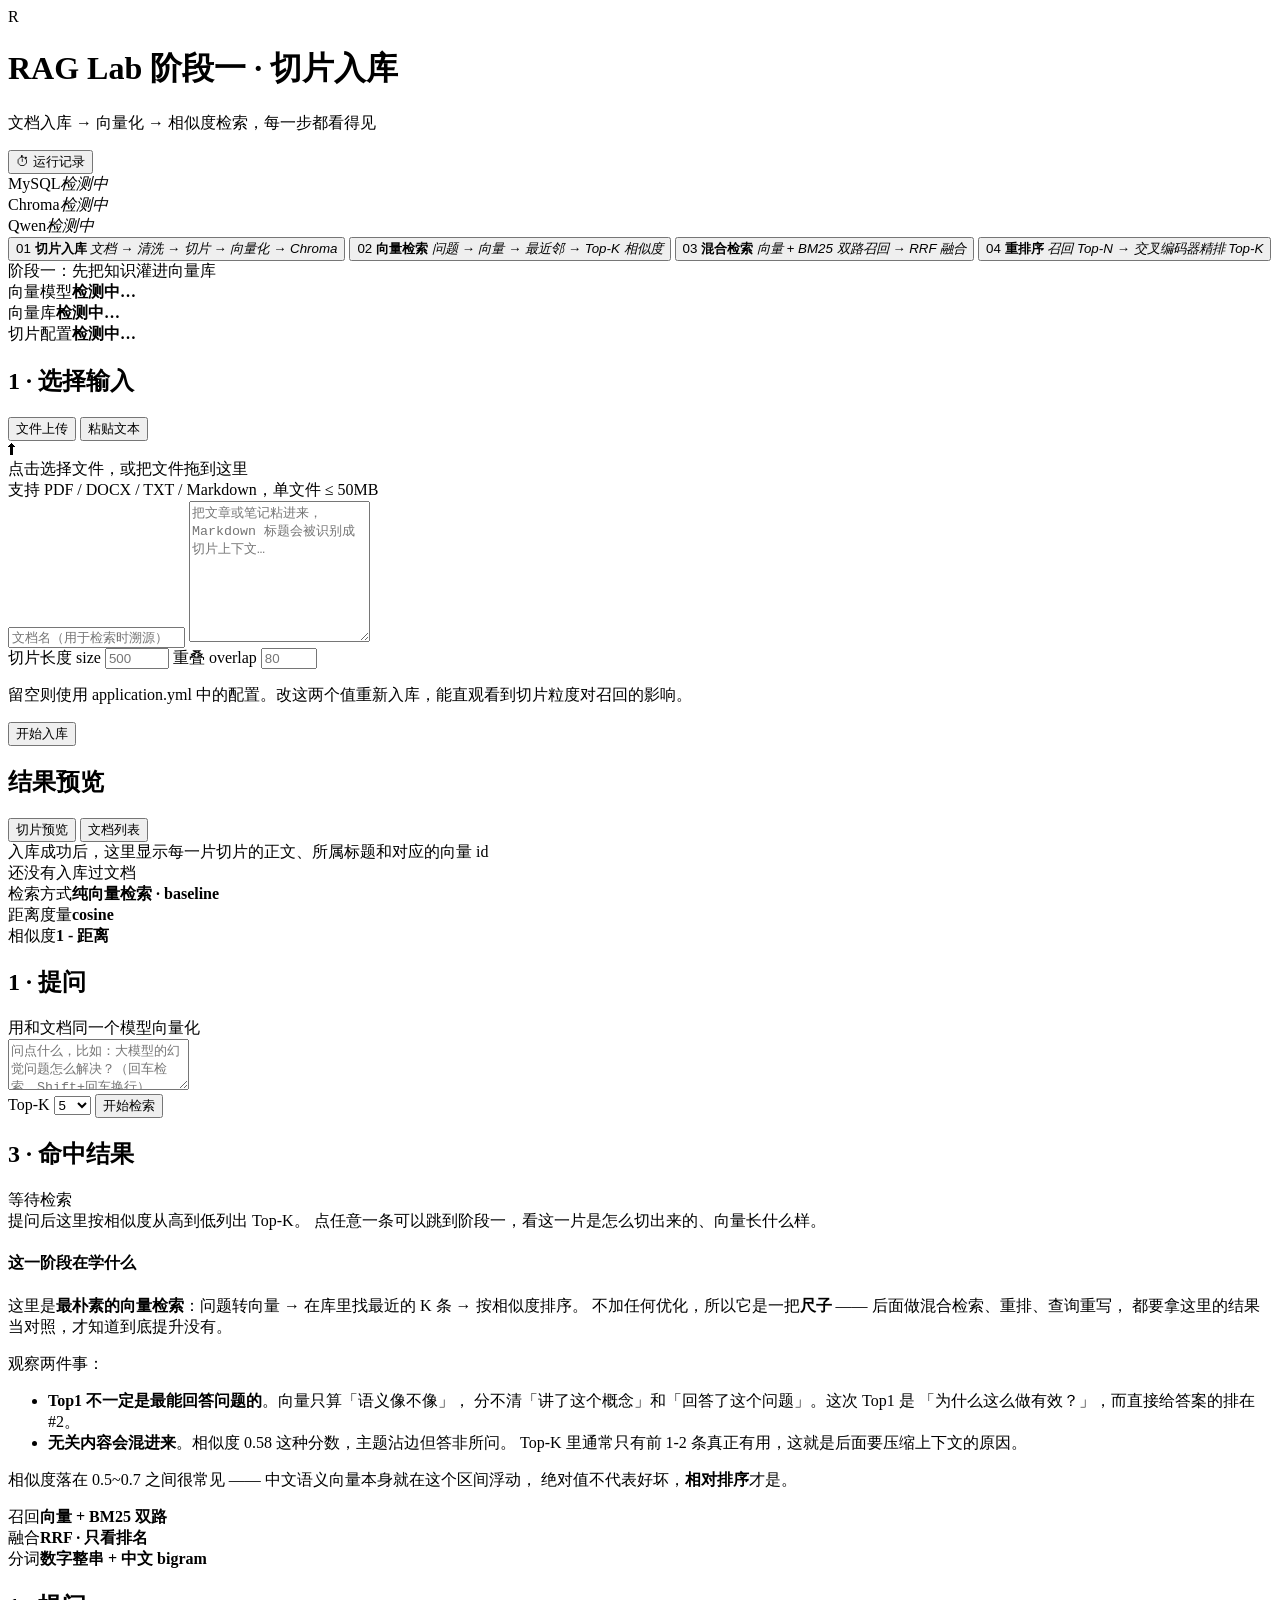
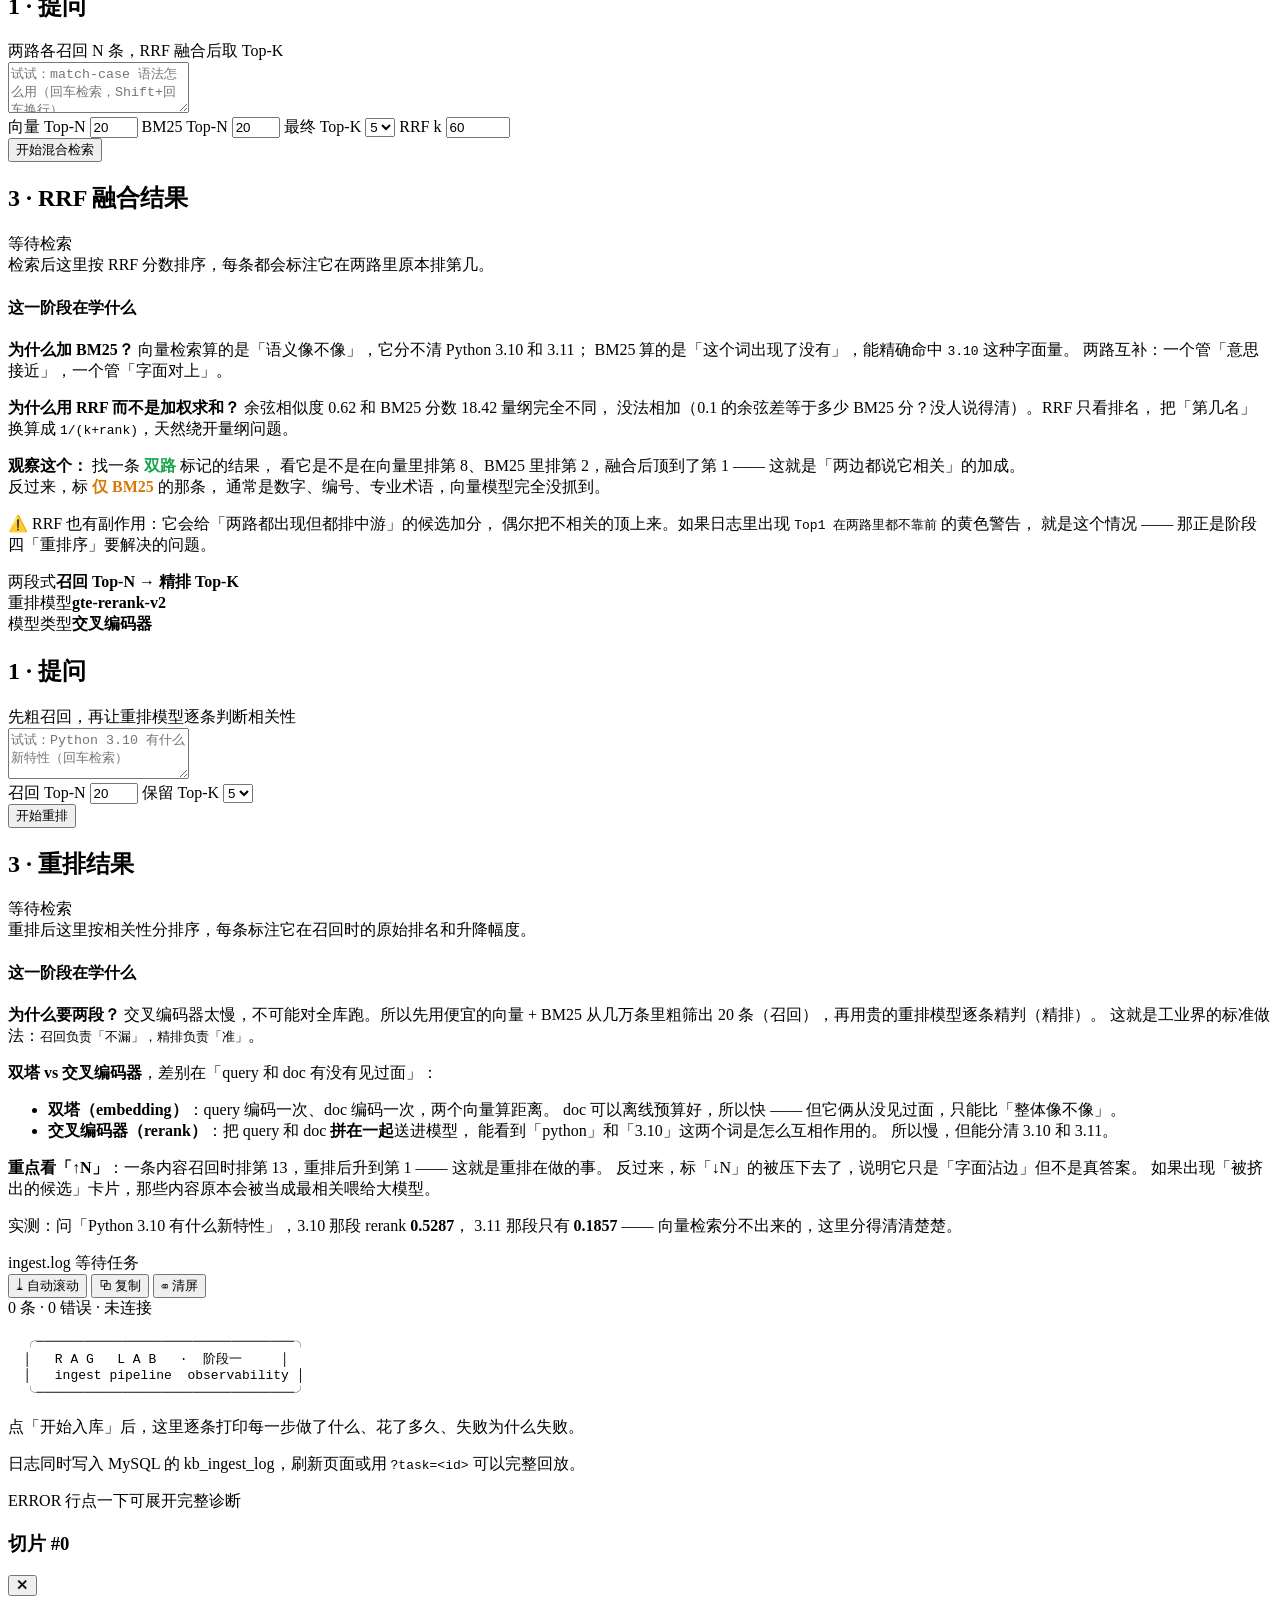
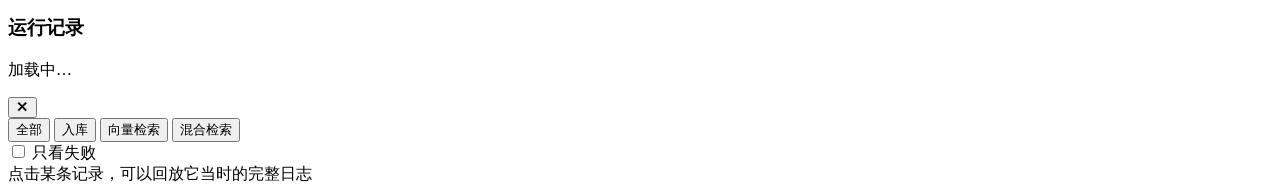
==== src/main/resources/static/index.html @ 75bbc503 "阶段四：重排序 Rerank（两段式检索） 新增（7 个文件，全部在 retrieval/ 下）： - RerankClient       DashScope gte-rerank-v2（原生接口，" ====
<!DOCTYPE html>
<html lang="zh-CN">
<head>
    <meta charset="UTF-8">
    <meta name="viewport" content="width=device-width, initial-scale=1.0">
    <title>RAG Lab · 阶段一 文档切片入库</title>
    <link rel="stylesheet" href="/style.css">
</head>
<body>
<div class="app">
    <header class="topbar">
        <div class="brand">
            <div class="logo">R</div>
            <div class="brand-text">
                <h1>RAG Lab <span class="phase" id="phaseBadge">阶段一 · 切片入库</span></h1>
                <p>文档入库 → 向量化 → 相似度检索，每一步都看得见</p>
            </div>
        </div>
        <div class="top-right">
            <button class="ghost-btn" id="btnRuns" title="查看历史运行记录（入库 / 检索）">
                <span class="gb-icon">⏱</span>
                <span>运行记录</span>
            </button>
            <div class="health" id="health">
                <div class="pill" data-key="mysql"><i></i><span>MySQL</span><em>检测中</em></div>
                <div class="pill" data-key="chroma"><i></i><span>Chroma</span><em>检测中</em></div>
                <div class="pill" data-key="qwen"><i></i><span>Qwen</span><em>检测中</em></div>
            </div>
        </div>
    </header>

    <!-- ==================== 阶段导航 ==================== -->
    <nav class="stage-nav">
        <button class="stage-tab active" data-stage="1">
            <span class="st-num">01</span>
            <span class="st-text">
                <b>切片入库</b>
                <i>文档 → 清洗 → 切片 → 向量化 → Chroma</i>
            </span>
        </button>
        <button class="stage-tab" data-stage="2">
            <span class="st-num">02</span>
            <span class="st-text">
                <b>向量检索</b>
                <i>问题 → 向量 → 最近邻 → Top-K 相似度</i>
            </span>
        </button>
        <button class="stage-tab" data-stage="3">
            <span class="st-num">03</span>
            <span class="st-text">
                <b>混合检索</b>
                <i>向量 + BM25 双路召回 → RRF 融合</i>
            </span>
        </button>
        <button class="stage-tab" data-stage="4">
            <span class="st-num">04</span>
            <span class="st-text">
                <b>重排序</b>
                <i>召回 Top-N → 交叉编码器精排 Top-K</i>
            </span>
        </button>
        <div class="stage-tip" id="stageTip">阶段一：先把知识灌进向量库</div>
    </nav>

    <main class="workspace">
        <div class="stage-panes">
        <!-- ==================== 阶段一：入库 ==================== -->
        <section class="left" id="stage1Pane">
            <div class="card pipeline-info">
                <div class="pi-row"><span>向量模型</span><b id="piModel">检测中…</b></div>
                <div class="pi-row"><span>向量库</span><b id="piChroma">检测中…</b></div>
                <div class="pi-row"><span>切片配置</span><b id="piChunk">检测中…</b></div>
            </div>

            <div class="card">
                <div class="card-head">
                    <h2>1 · 选择输入</h2>
                    <div class="tabs">
                        <button class="tab active" data-tab="file">文件上传</button>
                        <button class="tab" data-tab="text">粘贴文本</button>
                    </div>
                </div>

                <div class="tab-body" id="pane-file">
                    <div class="dropzone" id="dropzone">
                        <input type="file" id="fileInput" accept=".pdf,.docx,.txt,.md,.markdown" hidden>
                        <div class="dz-icon">⬆</div>
                        <div class="dz-main">点击选择文件，或把文件拖到这里</div>
                        <div class="dz-sub">支持 PDF / DOCX / TXT / Markdown，单文件 ≤ 50MB</div>
                        <div class="dz-file" id="pickedFile"></div>
                    </div>
                </div>

                <div class="tab-body hidden" id="pane-text">
                    <input type="text" id="textName" class="input" placeholder="文档名（用于检索时溯源）">
                    <textarea id="textBody" class="textarea" rows="9"
                              placeholder="把文章或笔记粘进来，Markdown 标题会被识别成切片上下文…"></textarea>
                </div>

                <div class="params">
                    <label>
                        <span>切片长度 size</span>
                        <input type="number" id="chunkSize" class="input num" placeholder="500" min="100" max="4000">
                    </label>
                    <label>
                        <span>重叠 overlap</span>
                        <input type="number" id="chunkOverlap" class="input num" placeholder="80" min="0" max="500">
                    </label>
                    <p class="hint">留空则使用 application.yml 中的配置。改这两个值重新入库，能直观看到切片粒度对召回的影响。</p>
                </div>

                <button class="primary" id="btnStart">
                    <span class="btn-text">开始入库</span>
                    <span class="spinner hidden"></span>
                </button>
            </div>

            <div class="card" id="taskCard" style="display:none">
                <div class="card-head">
                    <h2>2 · 任务进度</h2>
                    <span class="badge-status" id="taskStatus">RUNNING</span>
                </div>
                <div class="task-line" id="taskMeta"></div>
                <div class="progress"><div class="progress-bar" id="progressBar"></div></div>
                <div class="task-stats">
                    <div><span id="statStage">—</span><small>当前步骤</small></div>
                    <div><span id="statChunks">0</span><small>切片数</small></div>
                    <div><span id="statVectors">0</span><small>已写向量</small></div>
                    <div><span id="statCost">0ms</span><small>耗时</small></div>
                </div>
                <div class="task-error hidden" id="taskError"></div>
            </div>

            <div class="card">
                <div class="card-head">
                    <h2>结果预览</h2>
                    <div class="tabs">
                        <button class="tab active" data-result="chunks">切片预览</button>
                        <button class="tab" data-result="docs">文档列表</button>
                    </div>
                </div>
                <div id="chunkPane" class="result-pane">
                    <div class="empty">入库成功后，这里显示每一片切片的正文、所属标题和对应的向量 id</div>
                </div>
                <div id="docPane" class="result-pane hidden">
                    <div class="empty">还没有入库过文档</div>
                </div>
            </div>
        </section>

        <!-- ==================== 阶段二：检索 ==================== -->
        <section class="left hidden" id="stage2Pane">
            <div class="card pipeline-info">
                <div class="pi-row"><span>检索方式</span><b>纯向量检索 · baseline</b></div>
                <div class="pi-row"><span>距离度量</span><b>cosine</b></div>
                <div class="pi-row"><span>相似度</span><b>1 - 距离</b></div>
            </div>

            <div class="card">
                <div class="card-head">
                    <h2>1 · 提问</h2>
                    <span class="hint-inline">用和文档同一个模型向量化</span>
                </div>
                <textarea id="queryInput" class="textarea" rows="3"
                          placeholder="问点什么，比如：大模型的幻觉问题怎么解决？（回车检索，Shift+回车换行）"></textarea>
                <div class="retrieve-bar">
                    <label>
                        <span>Top-K</span>
                        <select id="topK" class="input">
                            <option value="3">3</option>
                            <option value="5" selected>5</option>
                            <option value="8">8</option>
                            <option value="10">10</option>
                        </select>
                    </label>
                    <button class="primary" id="btnRetrieve">
                        <span class="btn-text">开始检索</span>
                        <span class="spinner hidden"></span>
                    </button>
                </div>
            </div>

            <div class="card" id="traceCard" style="display:none">
                <div class="card-head">
                    <h2>2 · 检索轨迹</h2>
                    <span class="badge-status" id="traceStatus">RUNNING</span>
                </div>
                <div class="task-stats">
                    <div><span id="tsDim">—</span><small>问题向量维度</small></div>
                    <div><span id="tsNorm">—</span><small>L2 范数</small></div>
                    <div><span id="tsTotal">—</span><small>库内向量数</small></div>
                    <div><span id="tsCost">—</span><small>总耗时</small></div>
                </div>
                <div class="ts-vector" id="tsVector"></div>
            </div>

            <div class="card">
                <div class="card-head">
                    <h2>3 · 命中结果</h2>
                    <span class="hint-inline" id="hitCount">等待检索</span>
                </div>
                <div id="hitPane" class="result-pane">
                    <div class="empty">提问后这里按相似度从高到低列出 Top-K。
                        点任意一条可以跳到阶段一，看这一片是怎么切出来的、向量长什么样。</div>
                </div>
            </div>

            <div class="card learn-note">
                <h4>这一阶段在学什么</h4>
                <p>
                    这里是<b>最朴素的向量检索</b>：问题转向量 → 在库里找最近的 K 条 → 按相似度排序。
                    不加任何优化，所以它是一把<b>尺子</b> —— 后面做混合检索、重排、查询重写，
                    都要拿这里的结果当对照，才知道到底提升没有。
                </p>
                <p>
                    观察两件事：
                </p>
                <ul>
                    <li><b>Top1 不一定是最能回答问题的</b>。向量只算「语义像不像」，
                        分不清「讲了这个概念」和「回答了这个问题」。这次 Top1 是
                        「为什么这么做有效？」，而直接给答案的排在 #2。</li>
                    <li><b>无关内容会混进来</b>。相似度 0.58 这种分数，主题沾边但答非所问。
                        Top-K 里通常只有前 1-2 条真正有用，这就是后面要压缩上下文的原因。</li>
                </ul>
                <p class="dim">
                    相似度落在 0.5~0.7 之间很常见 —— 中文语义向量本身就在这个区间浮动，
                    绝对值不代表好坏，<b>相对排序</b>才是。
                </p>
            </div>
        </section>

        <!-- ==================== 阶段三：混合检索 ==================== -->
        <section class="left hidden" id="stage3Pane">
            <div class="card pipeline-info">
                <div class="pi-row"><span>召回</span><b>向量 + BM25 双路</b></div>
                <div class="pi-row"><span>融合</span><b>RRF · 只看排名</b></div>
                <div class="pi-row"><span>分词</span><b>数字整串 + 中文 bigram</b></div>
            </div>

            <div class="card">
                <div class="card-head">
                    <h2>1 · 提问</h2>
                    <span class="hint-inline">两路各召回 N 条，RRF 融合后取 Top-K</span>
                </div>
                <textarea id="hybridQuery" class="textarea" rows="3"
                          placeholder="试试：match-case 语法怎么用（回车检索，Shift+回车换行）"></textarea>
                <div class="hybrid-params">
                    <label><span>向量 Top-N</span>
                        <input type="number" id="vecTopN" class="input num" value="20" min="5" max="50"></label>
                    <label><span>BM25 Top-N</span>
                        <input type="number" id="bm25TopN" class="input num" value="20" min="5" max="50"></label>
                    <label><span>最终 Top-K</span>
                        <select id="hybridTopK" class="input">
                            <option value="3">3</option>
                            <option value="5" selected>5</option>
                            <option value="8">8</option>
                        </select>
                    </label>
                    <label><span>RRF k</span>
                        <input type="number" id="rrfK" class="input num" value="60" min="1" max="1000"></label>
                </div>
                <button class="primary" id="btnHybrid">
                    <span class="btn-text">开始混合检索</span>
                    <span class="spinner hidden"></span>
                </button>
            </div>

            <div class="card" id="hybridTraceCard" style="display:none">
                <div class="card-head">
                    <h2>2 · 双路召回概览</h2>
                    <span class="badge-status" id="hybridStatus">RUNNING</span>
                </div>
                <div class="task-stats">
                    <div><span id="hyVecCount">—</span><small>向量召回</small></div>
                    <div><span id="hyBm25Count">—</span><small>BM25 召回</small></div>
                    <div><span id="hyOverlap">—</span><small>两路重叠</small></div>
                    <div><span id="hyCost">—</span><small>总耗时</small></div>
                </div>
                <div class="ts-vector" id="hyTokens"></div>
            </div>

            <div class="card">
                <div class="card-head">
                    <h2>3 · RRF 融合结果</h2>
                    <span class="hint-inline" id="hybridHitCount">等待检索</span>
                </div>
                <div id="hybridHitPane" class="result-pane">
                    <div class="empty">检索后这里按 RRF 分数排序，每条都会标注它在两路里原本排第几。</div>
                </div>
            </div>

            <div class="card learn-note">
                <h4>这一阶段在学什么</h4>
                <p>
                    <b>为什么加 BM25？</b> 向量检索算的是「语义像不像」，它分不清 Python 3.10 和 3.11；
                    BM25 算的是「这个词出现了没有」，能精确命中 <code>3.10</code> 这种字面量。
                    两路互补：一个管「意思接近」，一个管「字面对上」。
                </p>
                <p>
                    <b>为什么用 RRF 而不是加权求和？</b> 余弦相似度 0.62 和 BM25 分数 18.42 量纲完全不同，
                    没法相加（0.1 的余弦差等于多少 BM25 分？没人说得清）。RRF 只看排名，
                    把「第几名」换算成 <code>1/(k+rank)</code>，天然绕开量纲问题。
                </p>
                <p>
                    <b>观察这个：</b> 找一条 <span style="color:#16a34a;font-weight:600">双路</span> 标记的结果，
                    看它是不是在向量里排第 8、BM25 里排第 2，融合后顶到了第 1 —— 这就是「两边都说它相关」的加成。
                    <br>反过来，标 <span style="color:#d97706;font-weight:600">仅 BM25</span> 的那条，
                    通常是数字、编号、专业术语，向量模型完全没抓到。
                </p>
                <p class="dim">
                    ⚠️ RRF 也有副作用：它会给「两路都出现但都排中游」的候选加分，
                    偶尔把不相关的顶上来。如果日志里出现 <code>Top1 在两路里都不靠前</code> 的黄色警告，
                    就是这个情况 —— 那正是阶段四「重排序」要解决的问题。
                </p>
            </div>
        </section>

        <!-- ==================== 阶段四：重排序 ==================== -->
        <section class="left hidden" id="stage4Pane">
            <div class="card pipeline-info">
                <div class="pi-row"><span>两段式</span><b>召回 Top-N → 精排 Top-K</b></div>
                <div class="pi-row"><span>重排模型</span><b id="piRerankModel">gte-rerank-v2</b></div>
                <div class="pi-row"><span>模型类型</span><b>交叉编码器</b></div>
            </div>

            <div class="card">
                <div class="card-head">
                    <h2>1 · 提问</h2>
                    <span class="hint-inline">先粗召回，再让重排模型逐条判断相关性</span>
                </div>
                <textarea id="rerankQuery" class="textarea" rows="3"
                          placeholder="试试：Python 3.10 有什么新特性（回车检索）"></textarea>
                <div class="hybrid-params two">
                    <label><span>召回 Top-N</span>
                        <input type="number" id="recallTopN" class="input num" value="20" min="5" max="50"></label>
                    <label><span>保留 Top-K</span>
                        <select id="rerankTopK" class="input">
                            <option value="3">3</option>
                            <option value="5" selected>5</option>
                            <option value="8">8</option>
                        </select>
                    </label>
                </div>
                <button class="primary" id="btnRerank">
                    <span class="btn-text">开始重排</span>
                    <span class="spinner hidden"></span>
                </button>
            </div>

            <div class="card" id="rerankTraceCard" style="display:none">
                <div class="card-head">
                    <h2>2 · 重排概览</h2>
                    <span class="badge-status" id="rerankStatus">RUNNING</span>
                </div>
                <div class="task-stats">
                    <div><span id="rrRecall">—</span><small>召回候选</small></div>
                    <div><span id="rrScored">—</span><small>已打分</small></div>
                    <div><span id="rrTop1">—</span><small>Top1 重排分</small></div>
                    <div><span id="rrCost">—</span><small>总耗时</small></div>
                </div>
            </div>

            <div class="card">
                <div class="card-head">
                    <h2>3 · 重排结果</h2>
                    <span class="hint-inline" id="rerankHitCount">等待检索</span>
                </div>
                <div id="rerankHitPane" class="result-pane">
                    <div class="empty">重排后这里按相关性分排序，每条标注它在召回时的原始排名和升降幅度。</div>
                </div>
            </div>

            <div class="card" id="droppedCard" style="display:none">
                <div class="card-head">
                    <h2>被挤出的候选</h2>
                    <span class="hint-inline">召回时在 Top-K 内，重排后掉出去</span>
                </div>
                <div id="droppedPane" class="result-pane"></div>
            </div>

            <div class="card learn-note">
                <h4>这一阶段在学什么</h4>
                <p>
                    <b>为什么要两段？</b> 交叉编码器太慢，不可能对全库跑。所以先用便宜的向量 + BM25
                    从几万条里粗筛出 20 条（召回），再用贵的重排模型逐条精判（精排）。
                    这就是工业界的标准做法：<code>召回负责「不漏」，精排负责「准」</code>。
                </p>
                <p>
                    <b>双塔 vs 交叉编码器</b>，差别在「query 和 doc 有没有见过面」：
                </p>
                <ul>
                    <li><b>双塔（embedding）</b>：query 编码一次、doc 编码一次，两个向量算距离。
                        doc 可以离线预算好，所以快 —— 但它俩从没见过面，只能比「整体像不像」。</li>
                    <li><b>交叉编码器（rerank）</b>：把 query 和 doc <b>拼在一起</b>送进模型，
                        能看到「python」和「3.10」这两个词是怎么互相作用的。
                        所以慢，但能分清 3.10 和 3.11。</li>
                </ul>
                <p>
                    <b>重点看「↑N」</b>：一条内容召回时排第 13，重排后升到第 1 —— 这就是重排在做的事。
                    反过来，标「↓N」的被压下去了，说明它只是「字面沾边」但不是真答案。
                    如果出现「被挤出的候选」卡片，那些内容原本会被当成最相关喂给大模型。
                </p>
                <p class="dim">
                    实测：问「Python 3.10 有什么新特性」，3.10 那段 rerank <b>0.5287</b>，
                    3.11 那段只有 <b>0.1857</b> —— 向量检索分不出来的，这里分得清清楚楚。
                </p>
            </div>
        </section>
        </div><!-- /.stage-panes -->

        <!-- ==================== 右：日志黑窗口 ==================== -->        <aside class="log-panel">
            <div class="log-head">
                <div class="log-title">
                    <i class="dot"></i>
                    <span>ingest.log</span>
                    <span class="log-task" id="logTaskId">等待任务</span>
                </div>
                <div class="log-tools">
                    <button id="btnAuto" class="tool on" title="新日志自动滚到底部">⤓ 自动滚动</button>
                    <button id="btnCopy" class="tool" title="复制全部日志">⧉ 复制</button>
                    <button id="btnClear" class="tool" title="只清屏，不影响服务端记录">⌫ 清屏</button>
                </div>
            </div>
            <div class="log-stats">
                <span id="logCount">0 条</span>
                <span class="sep">·</span>
                <span id="logErrors" class="err-count">0 错误</span>
                <span class="sep">·</span>
                <span id="logConn" class="conn idle">未连接</span>
            </div>
            <div class="log-body" id="logBody">
                <div class="log-welcome">
                    <pre>  ╭─────────────────────────────────╮
  │   R A G   L A B   ·  阶段一     │
  │   ingest pipeline  observability │
  ╰─────────────────────────────────╯</pre>
                    <p>点「开始入库」后，这里逐条打印每一步做了什么、花了多久、失败为什么失败。</p>
                    <p class="dim">日志同时写入 MySQL 的 kb_ingest_log，刷新页面或用 <code>?task=&lt;id&gt;</code> 可以完整回放。</p>
                </div>
            </div>
            <div class="log-foot">
                <span id="logFootHint">ERROR 行点一下可展开完整诊断</span>
            </div>
        </aside>
    </main>
</div>

<!-- ============ 切片解剖抽屉 ============ -->
<div class="drawer-mask hidden" id="drawerMask"></div>
<aside class="drawer hidden" id="drawer">
    <div class="drawer-head">
        <div class="dh-left">
            <h3 id="dwTitle">切片 #0</h3>
            <p id="dwSub"></p>
        </div>
        <button class="drawer-close" id="dwClose" title="关闭 (Esc)">✕</button>
    </div>
    <div class="drawer-body" id="dwBody"></div>
</aside>

<!-- ============ 运行记录抽屉 ============ -->
<aside class="drawer run-drawer hidden" id="runDrawer">
    <div class="drawer-head">
        <div class="dh-left">
            <h3>运行记录</h3>
            <p id="runSummary">加载中…</p>
        </div>
        <button class="drawer-close" id="runClose" title="关闭 (Esc)">✕</button>
    </div>
    <div class="run-filters">
        <div class="rf-group">
            <button class="rf active" data-type="ALL">全部</button>
            <button class="rf" data-type="INGEST">入库</button>
            <button class="rf" data-type="RETRIEVE">向量检索</button>
            <button class="rf" data-type="HYBRID">混合检索</button>
        </div>
        <label class="rf-fail">
            <input type="checkbox" id="runOnlyFailed"> 只看失败
        </label>
    </div>
    <div class="drawer-body" id="runBody">
        <div class="empty">点击某条记录，可以回放它当时的完整日志</div>
    </div>
</aside>

<script src="/app.js"></script>
</body>
</html>
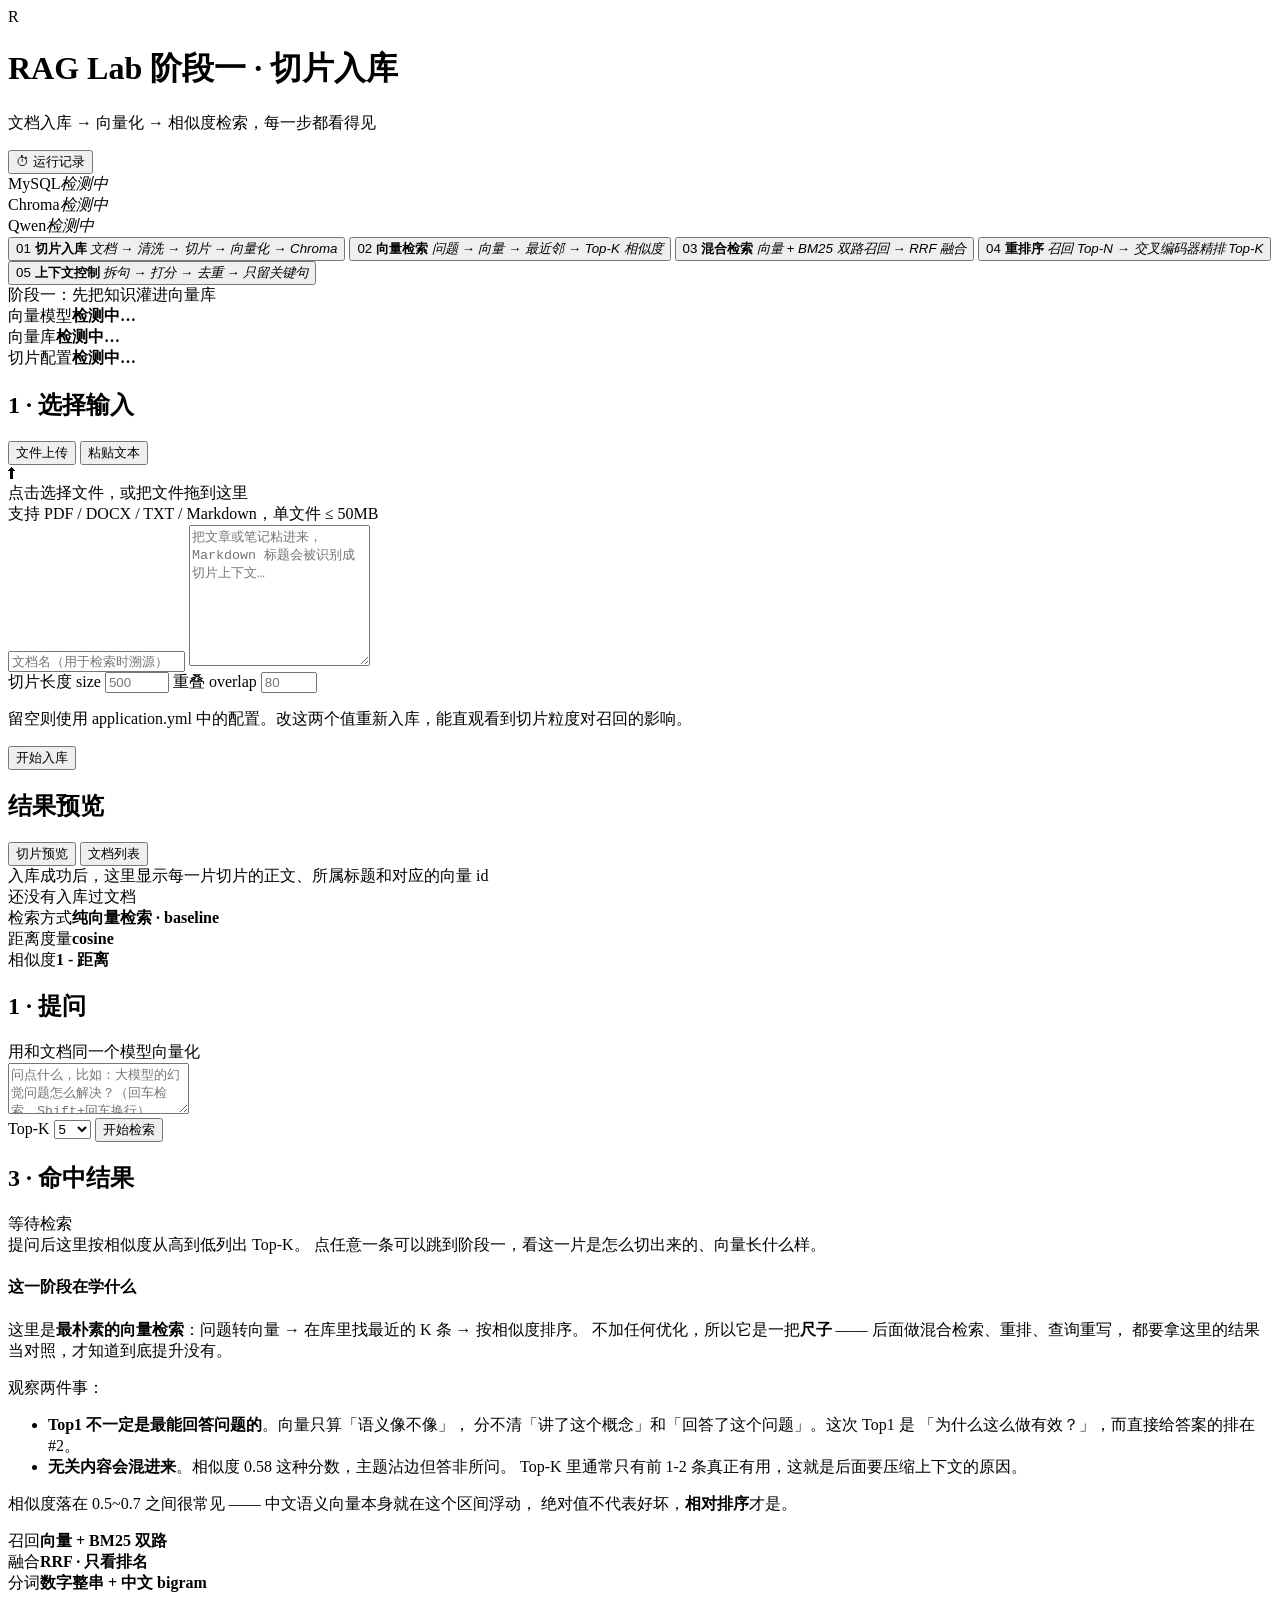
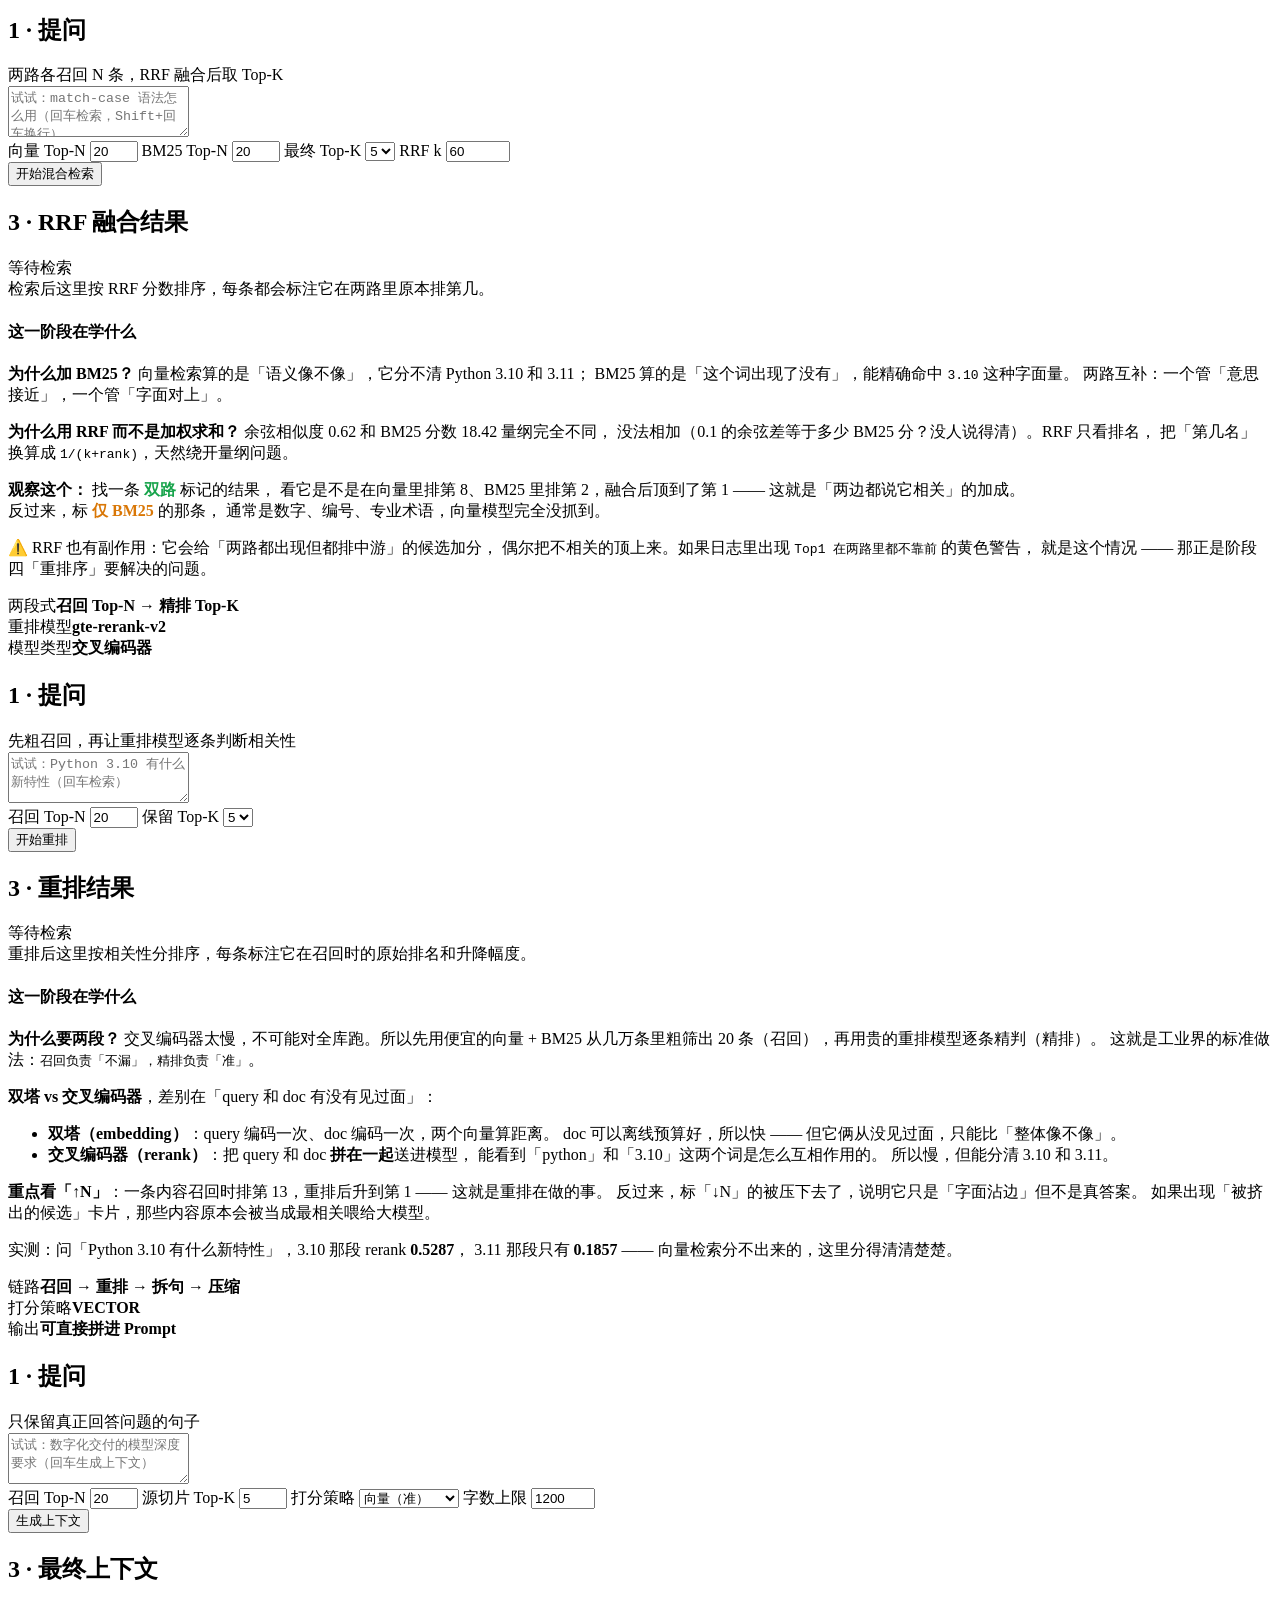
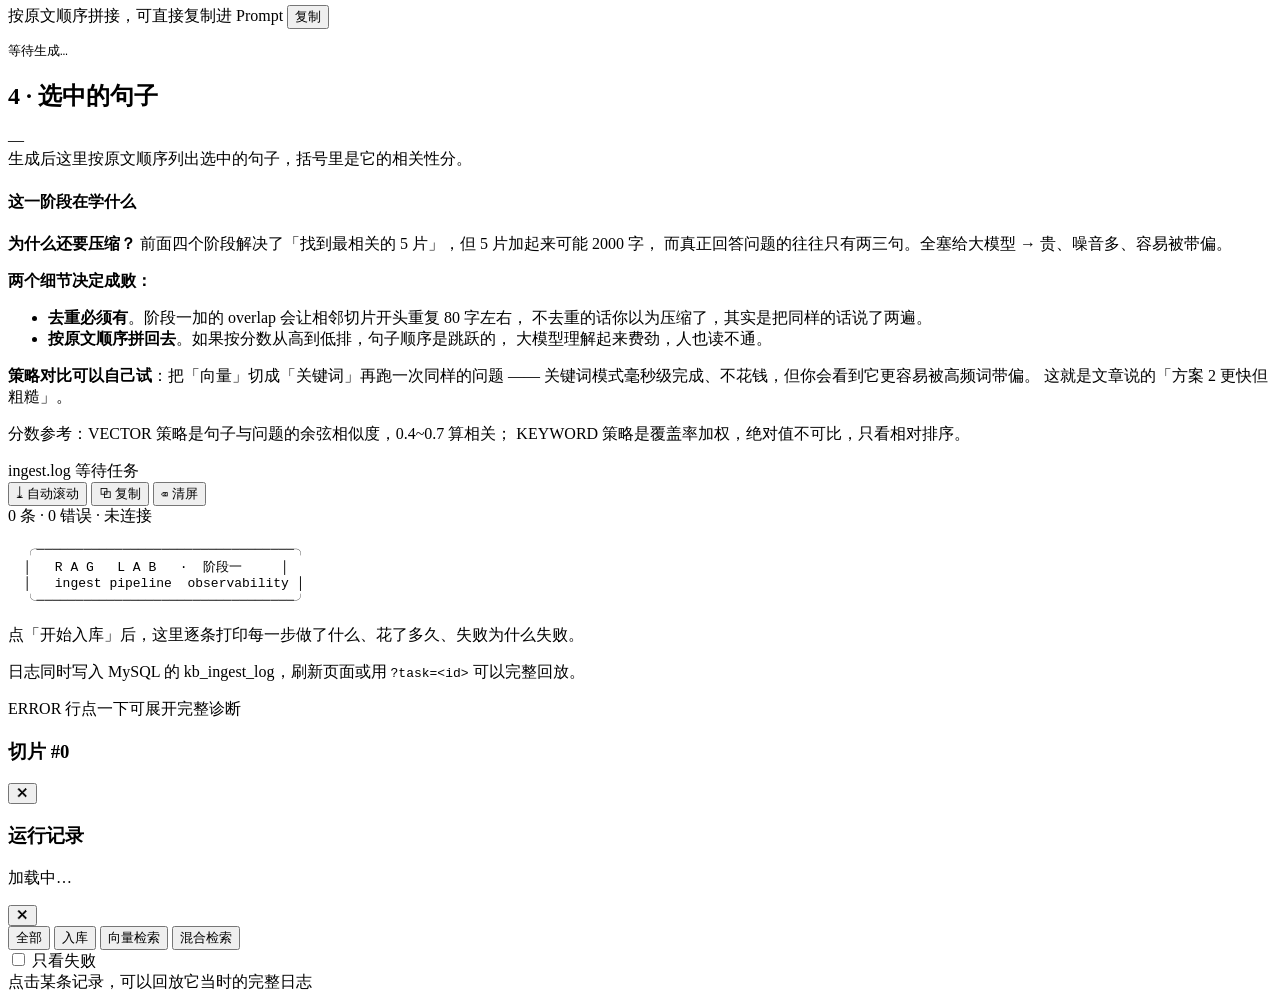
==== commit 74291f3a: "阶段五：上下文控制（句子级压缩） 新增（8 个文件，retrieval/ 下）： - SentenceSplitter    拆句（代码块/表格行整体保留，短句合并） - SentenceExtrac" ====
--- a/src/main/resources/static/index.html
+++ b/src/main/resources/static/index.html
@@ -59,6 +59,13 @@
                 <i>召回 Top-N → 交叉编码器精排 Top-K</i>
             </span>
         </button>
+        <button class="stage-tab" data-stage="5">
+            <span class="st-num">05</span>
+            <span class="st-text">
+                <b>上下文控制</b>
+                <i>拆句 → 打分 → 去重 → 只留关键句</i>
+            </span>
+        </button>
         <div class="stage-tip" id="stageTip">阶段一：先把知识灌进向量库</div>
     </nav>
 
@@ -406,8 +413,124 @@
                 </p>
             </div>
         </section>
+
+        <!-- ==================== 阶段五：上下文控制 ==================== -->
+        <section class="left hidden" id="stage5Pane">
+            <div class="card pipeline-info">
+                <div class="pi-row"><span>链路</span><b>召回 → 重排 → 拆句 → 压缩</b></div>
+                <div class="pi-row"><span>打分策略</span><b id="piCtxStrategy">VECTOR</b></div>
+                <div class="pi-row"><span>输出</span><b>可直接拼进 Prompt</b></div>
+            </div>
+
+            <div class="card">
+                <div class="card-head">
+                    <h2>1 · 提问</h2>
+                    <span class="hint-inline">只保留真正回答问题的句子</span>
+                </div>
+                <textarea id="ctxQuery" class="textarea" rows="3"
+                          placeholder="试试：数字化交付的模型深度要求（回车生成上下文）"></textarea>
+                <div class="hybrid-params four">
+                    <label><span>召回 Top-N</span>
+                        <input type="number" id="ctxRecall" class="input num" value="20" min="5" max="50"></label>
+                    <label><span>源切片 Top-K</span>
+                        <input type="number" id="ctxTopK" class="input num" value="5" min="1" max="10"></label>
+                    <label><span>打分策略</span>
+                        <select id="ctxStrategy" class="input">
+                            <option value="VECTOR">向量（准）</option>
+                            <option value="KEYWORD">关键词（快）</option>
+                        </select>
+                    </label>
+                    <label><span>字数上限</span>
+                        <input type="number" id="ctxMaxChars" class="input num" value="1200" min="200" max="6000"></label>
+                </div>
+                <button class="primary" id="btnContext">
+                    <span class="btn-text">生成上下文</span>
+                    <span class="spinner hidden"></span>
+                </button>
+            </div>
+
+            <div class="card" id="ctxTraceCard" style="display:none">
+                <div class="card-head">
+                    <h2>2 · 压缩效果</h2>
+                    <span class="badge-status" id="ctxStatus">RUNNING</span>
+                </div>
+                <div class="compress-visual">
+                    <div class="cv-side">
+                        <span id="cvOriginChars">—</span>
+                        <small>压缩前（源切片总字数）</small>
+                    </div>
+                    <div class="cv-arrow">→</div>
+                    <div class="cv-side final">
+                        <span id="cvFinalChars">—</span>
+                        <small>压缩后（上下文）</small>
+                    </div>
+                    <div class="cv-ratio">
+                        <b id="cvRatio">—</b>
+                        <small>保留比例</small>
+                    </div>
+                </div>
+                <div class="task-stats">
+                    <div><span id="cvTokens">—</span><small>tokens 估算</small></div>
+                    <div><span id="cvSentences">—</span><small>选中句子</small></div>
+                    <div><span id="cvDedup">—</span><small>去重丢弃</small></div>
+                    <div><span id="cvCost">—</span><small>总耗时</small></div>
+                </div>
+            </div>
+
+            <div class="card">
+                <div class="card-head">
+                    <h2>3 · 最终上下文</h2>
+                    <span class="hint-inline">按原文顺序拼接，可直接复制进 Prompt</span>
+                    <button id="btnCopyCtx" class="mini-btn">复制</button>
+                </div>
+                <pre class="ctx-preview" id="ctxPreview">等待生成…</pre>
+            </div>
+
+            <div class="card">
+                <div class="card-head">
+                    <h2>4 · 选中的句子</h2>
+                    <span class="hint-inline" id="ctxSentCount">—</span>
+                </div>
+                <div id="ctxSentencePane" class="result-pane">
+                    <div class="empty">生成后这里按原文顺序列出选中的句子，括号里是它的相关性分。</div>
+                </div>
+            </div>
+
+            <div class="card" id="ctxSourceCard" style="display:none">
+                <div class="card-head">
+                    <h2>源切片贡献</h2>
+                    <span class="hint-inline">每片拆了几句、被选中几句</span>
+                </div>
+                <div id="ctxSourcePane" class="result-pane"></div>
+            </div>
+
+            <div class="card learn-note">
+                <h4>这一阶段在学什么</h4>
+                <p>
+                    <b>为什么还要压缩？</b> 前面四个阶段解决了「找到最相关的 5 片」，但 5 片加起来可能 2000 字，
+                    而真正回答问题的往往只有两三句。全塞给大模型 → 贵、噪音多、容易被带偏。
+                </p>
+                <p>
+                    <b>两个细节决定成败：</b>
+                </p>
+                <ul>
+                    <li><b>去重必须有</b>。阶段一加的 overlap 会让相邻切片开头重复 80 字左右，
+                        不去重的话你以为压缩了，其实是把同样的话说了两遍。</li>
+                    <li><b>按原文顺序拼回去</b>。如果按分数从高到低排，句子顺序是跳跃的，
+                        大模型理解起来费劲，人也读不通。</li>
+                </ul>
+                <p>
+                    <b>策略对比可以自己试</b>：把「向量」切成「关键词」再跑一次同样的问题 ——
+                    关键词模式毫秒级完成、不花钱，但你会看到它更容易被高频词带偏。
+                    这就是文章说的「方案 2 更快但粗糙」。
+                </p>
+                <p class="dim">
+                    分数参考：VECTOR 策略是句子与问题的余弦相似度，0.4~0.7 算相关；
+                    KEYWORD 策略是覆盖率加权，绝对值不可比，只看相对排序。
+                </p>
+            </div>
+        </section>
         </div><!-- /.stage-panes -->
-
         <!-- ==================== 右：日志黑窗口 ==================== -->        <aside class="log-panel">
             <div class="log-head">
                 <div class="log-title">
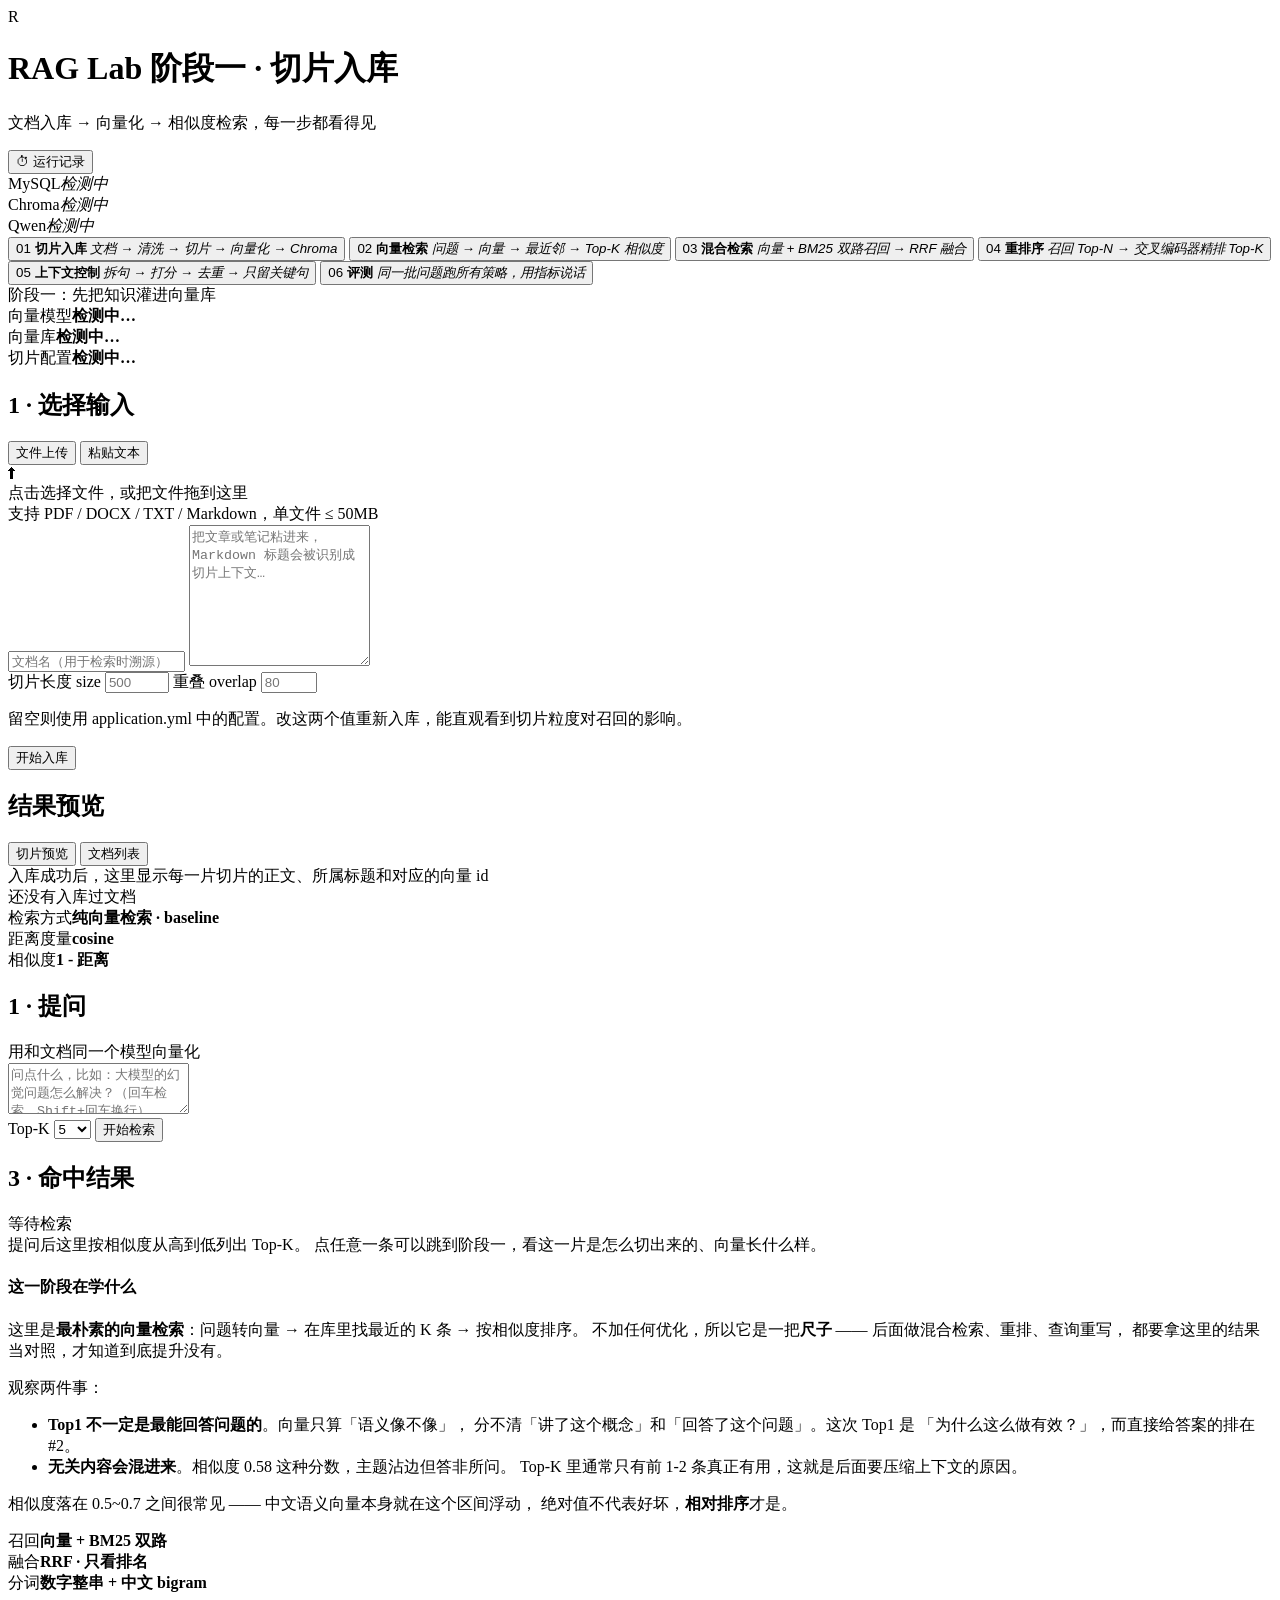
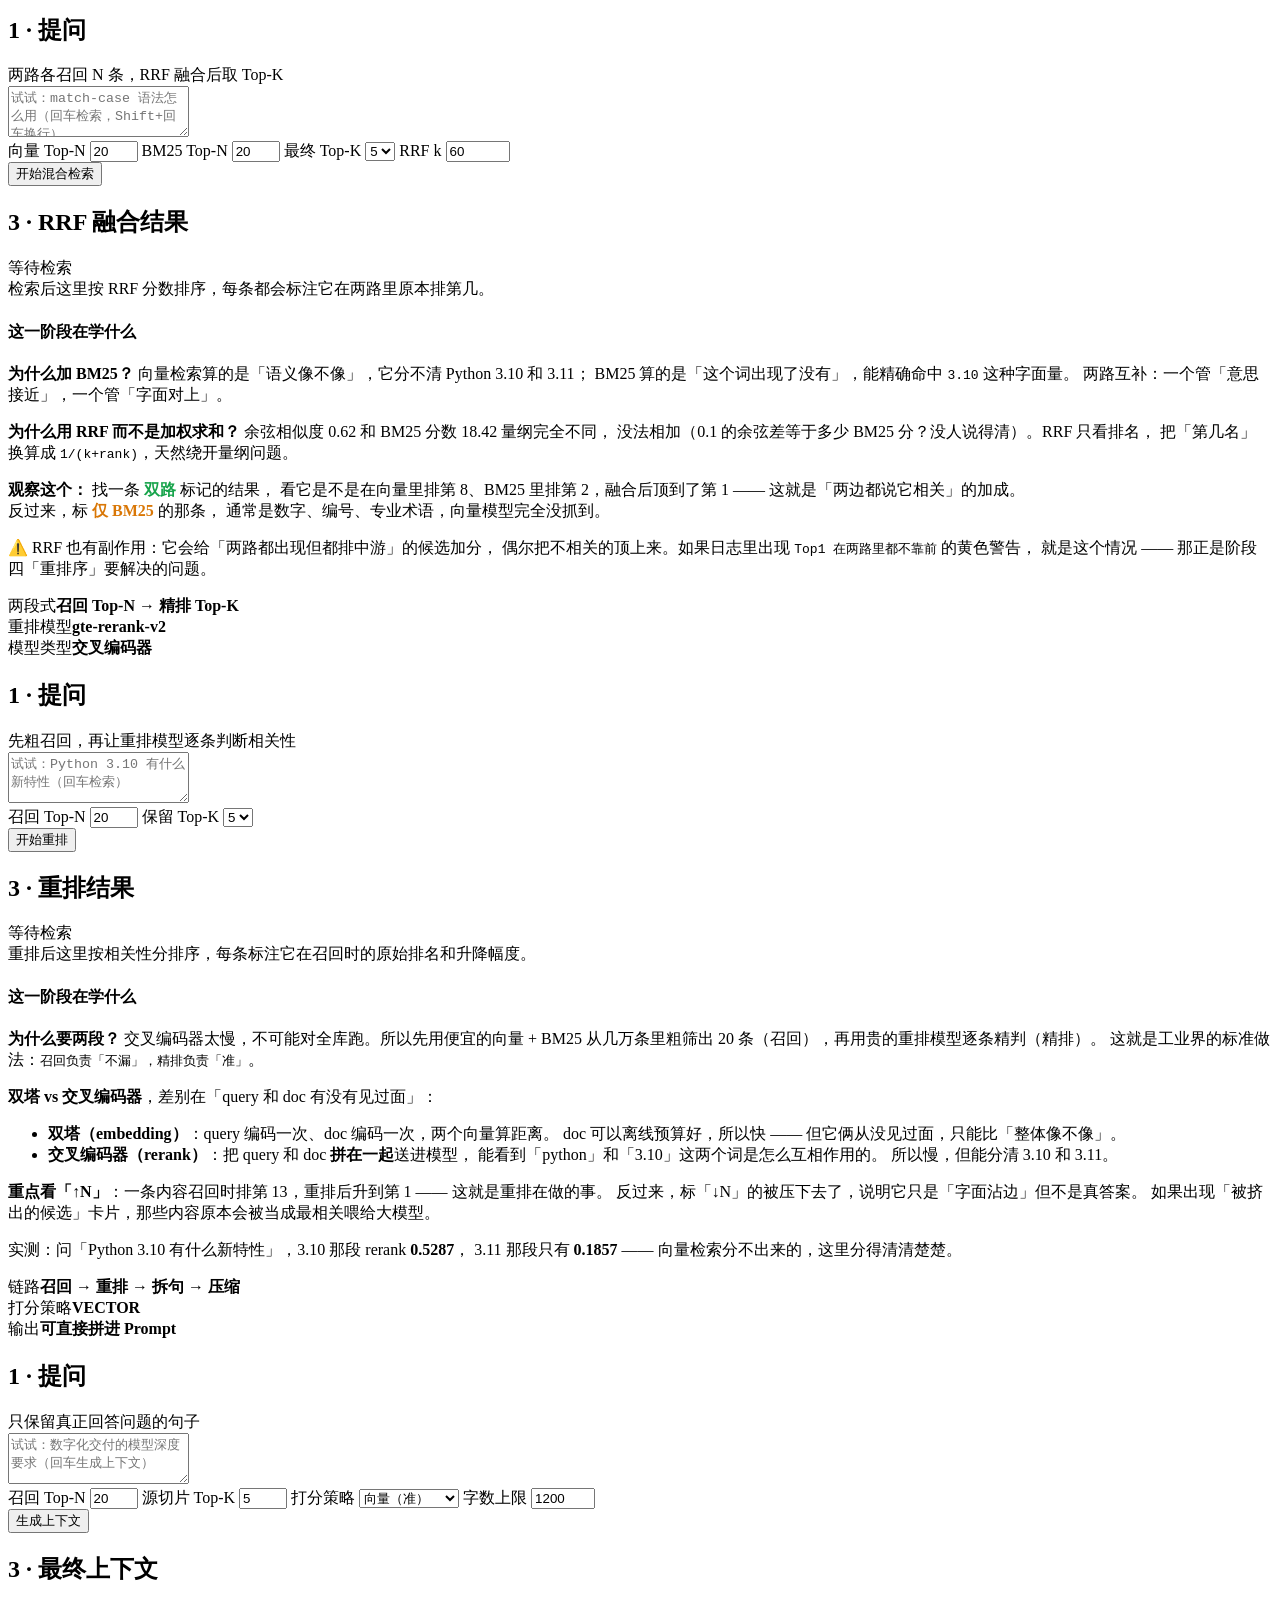
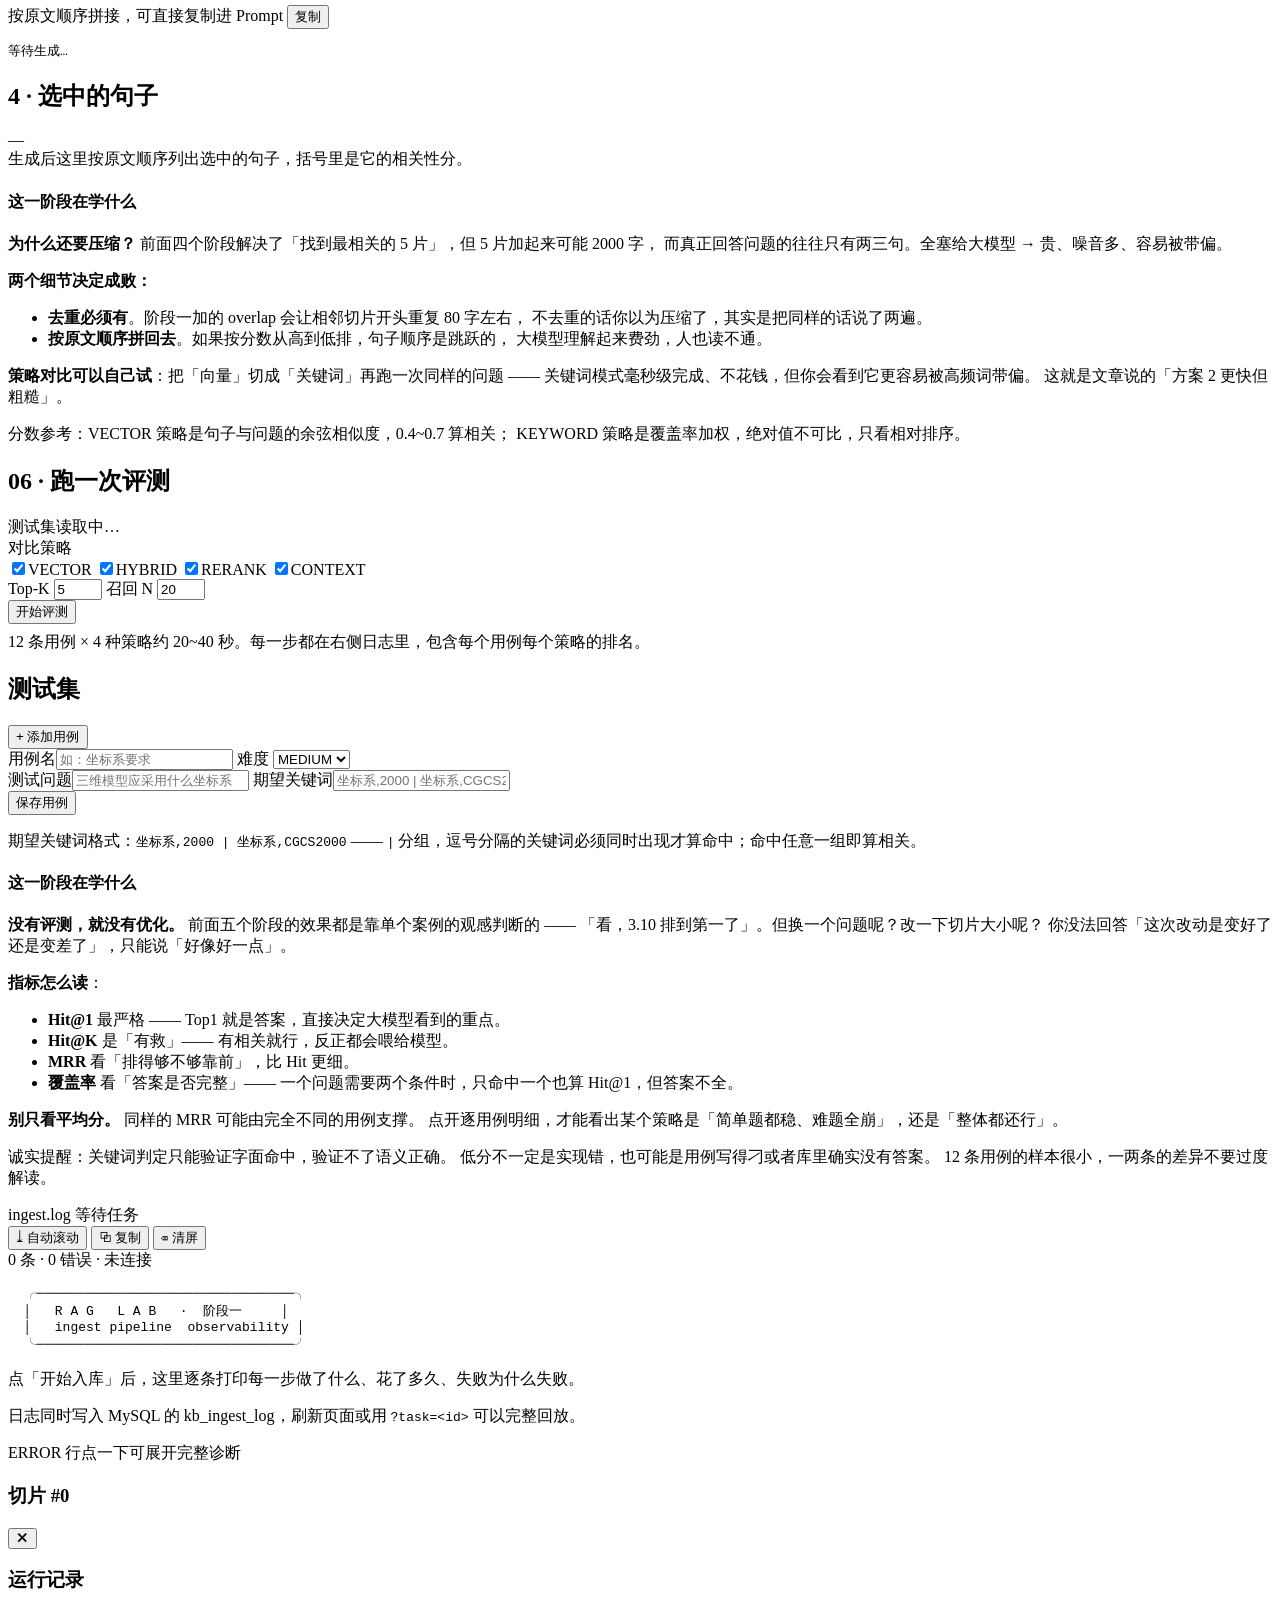
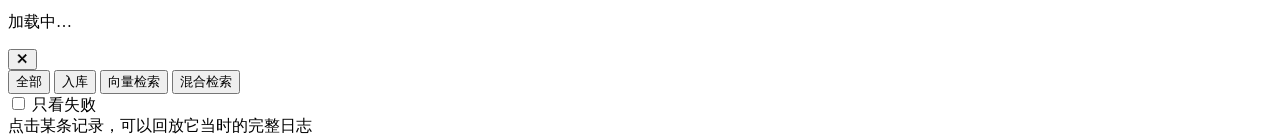
==== commit f1404471: "阶段六：评测体系（Hit@K / MRR / 覆盖率 + 测试集管理） 新增（com.raglab.eval 包，12 个文件）： - EvalRetriever  四种策略统一检索（同一问题共用一次" ====
--- a/src/main/resources/static/index.html
+++ b/src/main/resources/static/index.html
@@ -66,6 +66,13 @@
                 <i>拆句 → 打分 → 去重 → 只留关键句</i>
             </span>
         </button>
+        <button class="stage-tab" data-stage="6">
+            <span class="st-num">06</span>
+            <span class="st-text">
+                <b>评测</b>
+                <i>同一批问题跑所有策略，用指标说话</i>
+            </span>
+        </button>
         <div class="stage-tip" id="stageTip">阶段一：先把知识灌进向量库</div>
     </nav>
 
@@ -527,6 +534,125 @@
                 <p class="dim">
                     分数参考：VECTOR 策略是句子与问题的余弦相似度，0.4~0.7 算相关；
                     KEYWORD 策略是覆盖率加权，绝对值不可比，只看相对排序。
+                </p>
+            </div>
+        </section>
+
+        <!-- ==================== 阶段六：评测 ==================== -->
+        <section class="left hidden" id="stage6Pane">
+
+            <div class="card">
+                <div class="card-head">
+                    <h2>06 · 跑一次评测</h2>
+                    <span class="hint-inline" id="evalCaseCount">测试集读取中…</span>
+                </div>
+
+                <div class="eval-config">
+                    <div class="ec-block">
+                        <span class="ec-label">对比策略</span>
+                        <div class="chk-group" id="evalStrategies">
+                            <label class="chk"><input type="checkbox" value="VECTOR" checked><span>VECTOR</span></label>
+                            <label class="chk"><input type="checkbox" value="HYBRID" checked><span>HYBRID</span></label>
+                            <label class="chk"><input type="checkbox" value="RERANK" checked><span>RERANK</span></label>
+                            <label class="chk"><input type="checkbox" value="CONTEXT" checked><span>CONTEXT</span></label>
+                        </div>
+                    </div>
+                    <div class="ec-nums">
+                        <label>Top-K
+                            <input class="input" id="evalTopK" type="number" value="5" min="1" max="20">
+                        </label>
+                        <label>召回 N
+                            <input class="input" id="evalRecall" type="number" value="20" min="5" max="50">
+                        </label>
+                    </div>
+                </div>
+
+                <button class="primary" id="btnEval">
+                    <span class="spinner hidden"></span><span class="btn-text">开始评测</span>
+                </button>
+                <p class="hint-inline" style="margin-top:8px">
+                    12 条用例 × 4 种策略约 20~40 秒。每一步都在右侧日志里，包含每个用例每个策略的排名。
+                </p>
+            </div>
+
+            <div class="card" id="evalSummaryCard" style="display:none">
+                <div class="card-head">
+                    <h2>策略对比</h2>
+                    <span class="hint-inline" id="evalMeta"></span>
+                </div>
+                <div id="evalTable" class="result-pane"></div>
+                <div id="evalCompress" class="compress-note" style="display:none"></div>
+                <div class="eval-legend">
+                    <b>Hit@1</b> 第一条就是相关 · <b>Hit@3</b> 前三条里有 · <b>Hit@K</b> 前 K 条里有 ·
+                    <b>MRR</b> 1/第一条相关的排名（越接近 1 越靠前）·
+                    <b>覆盖率</b> Top-K 里命中了几个期望关键词组<br>
+                    同一批用例、同一个 Top-K 才有可比性。耗时不含问题向量化（四种策略共用一次）。
+                </div>
+            </div>
+
+            <div class="card" id="evalMatrixCard" style="display:none">
+                <div class="card-head">
+                    <h2>逐用例明细</h2>
+                    <span class="hint-inline">数字 = 第一条相关结果排第几，— = Top-K 里没有</span>
+                </div>
+                <div id="evalMatrix" class="result-pane"></div>
+            </div>
+
+            <div class="card">
+                <div class="card-head">
+                    <h2>测试集</h2>
+                    <button class="mini-btn" id="btnToggleCaseForm">+ 添加用例</button>
+                </div>
+
+                <div class="case-form hidden" id="caseForm">
+                    <div class="cf-row">
+                        <label>用例名<input class="input" id="cfName" placeholder="如：坐标系要求"></label>
+                        <label>难度
+                            <select class="input" id="cfDiff">
+                                <option value="EASY">EASY</option>
+                                <option value="MEDIUM" selected>MEDIUM</option>
+                                <option value="HARD">HARD</option>
+                            </select>
+                        </label>
+                    </div>
+                    <label>测试问题<input class="input" id="cfQuery" placeholder="三维模型应采用什么坐标系"></label>
+                    <label>期望关键词<input class="input" id="cfExpect" placeholder="坐标系,2000 | 坐标系,CGCS2000"></label>
+                    <div class="cf-actions">
+                        <button class="mini-btn primary-mini" id="btnAddCase">保存用例</button>
+                    </div>
+                </div>
+
+                <div id="caseList" class="result-pane"></div>
+                <p class="hint-inline">
+                    期望关键词格式：<code>坐标系,2000 | 坐标系,CGCS2000</code>
+                    —— <code>|</code> 分组，逗号分隔的关键词必须同时出现才算命中；命中任意一组即算相关。
+                </p>
+            </div>
+
+            <div class="card learn-note">
+                <h4>这一阶段在学什么</h4>
+                <p>
+                    <b>没有评测，就没有优化。</b> 前面五个阶段的效果都是靠单个案例的观感判断的 ——
+                    「看，3.10 排到第一了」。但换一个问题呢？改一下切片大小呢？
+                    你没法回答「这次改动是变好了还是变差了」，只能说「好像好一点」。
+                </p>
+                <p>
+                    <b>指标怎么读</b>：
+                </p>
+                <ul>
+                    <li><b>Hit@1</b> 最严格 —— Top1 就是答案，直接决定大模型看到的重点。</li>
+                    <li><b>Hit@K</b> 是「有救」—— 有相关就行，反正都会喂给模型。</li>
+                    <li><b>MRR</b> 看「排得够不够靠前」，比 Hit 更细。</li>
+                    <li><b>覆盖率</b> 看「答案是否完整」—— 一个问题需要两个条件时，只命中一个也算 Hit@1，但答案不全。</li>
+                </ul>
+                <p>
+                    <b>别只看平均分。</b> 同样的 MRR 可能由完全不同的用例支撑。
+                    点开逐用例明细，才能看出某个策略是「简单题都稳、难题全崩」，还是「整体都还行」。
+                </p>
+                <p class="dim">
+                    诚实提醒：关键词判定只能验证字面命中，验证不了语义正确。
+                    低分不一定是实现错，也可能是用例写得刁或者库里确实没有答案。
+                    12 条用例的样本很小，一两条的差异不要过度解读。
                 </p>
             </div>
         </section>
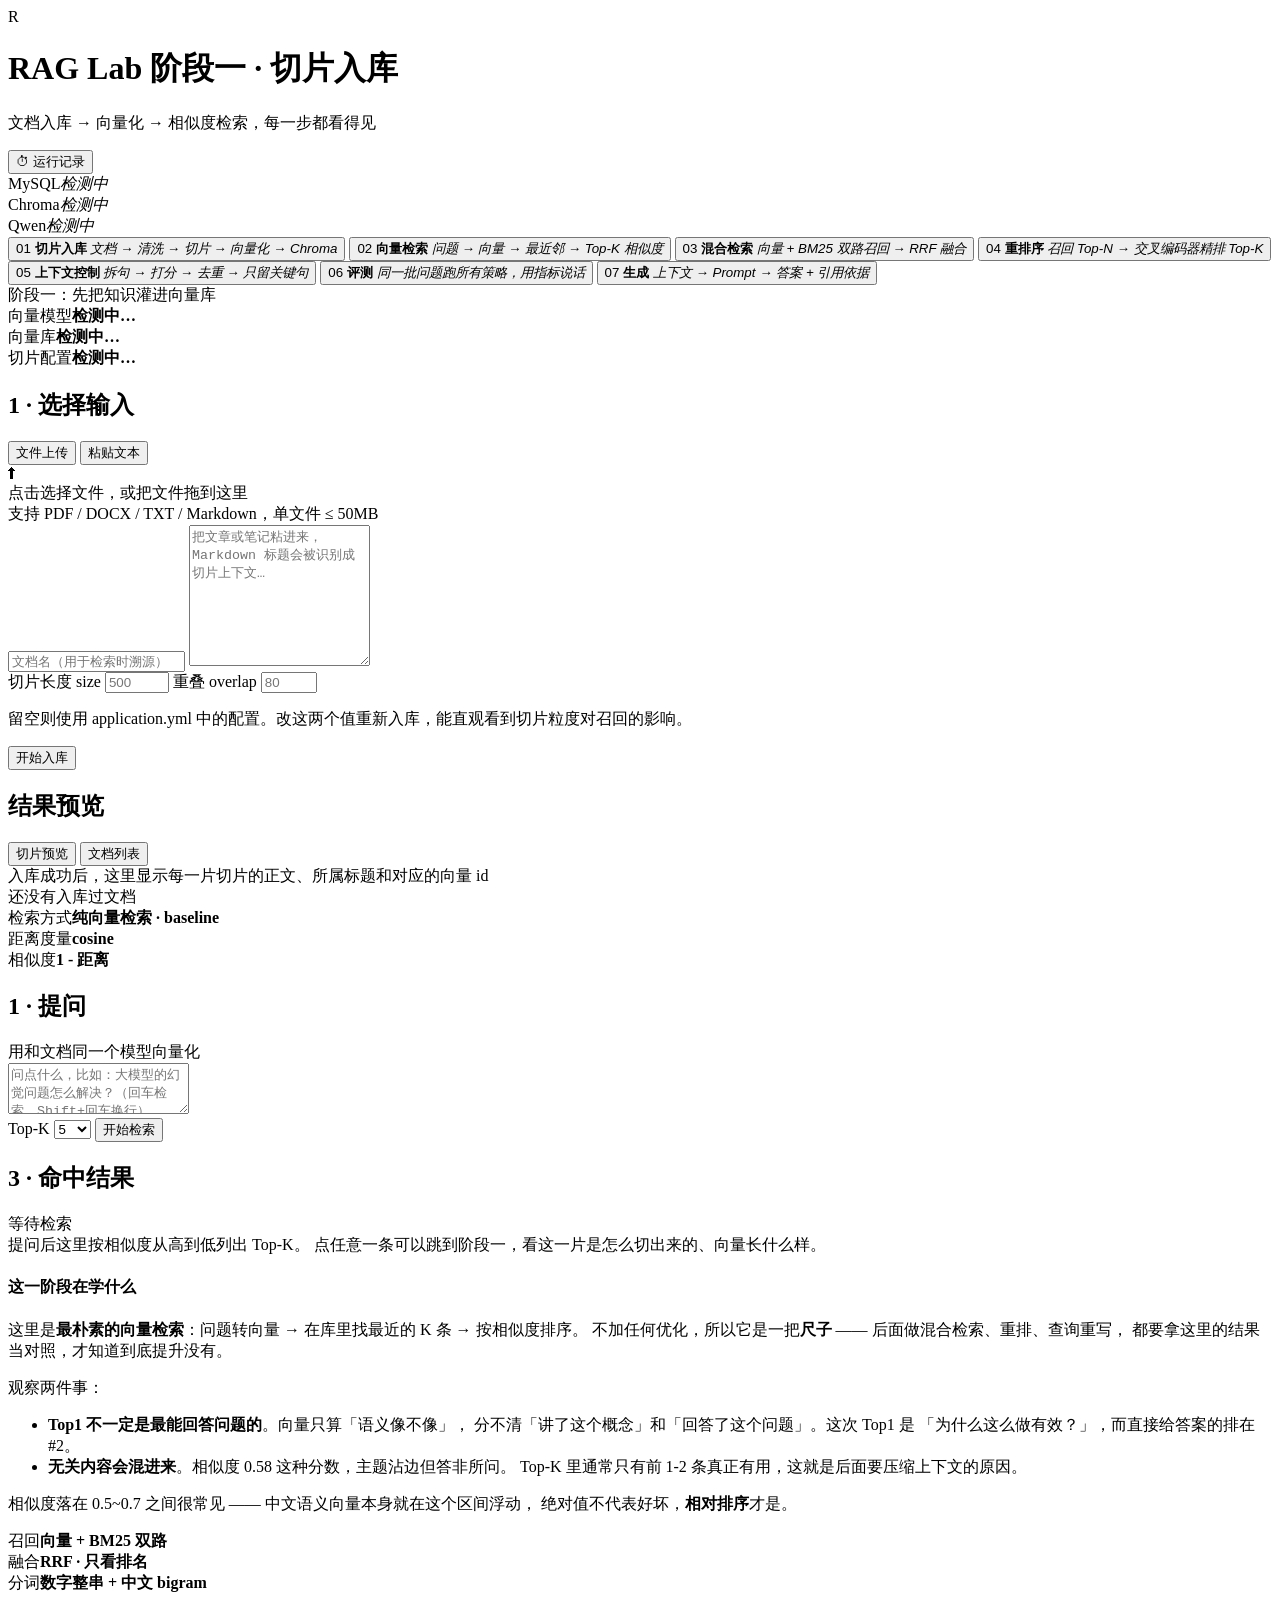
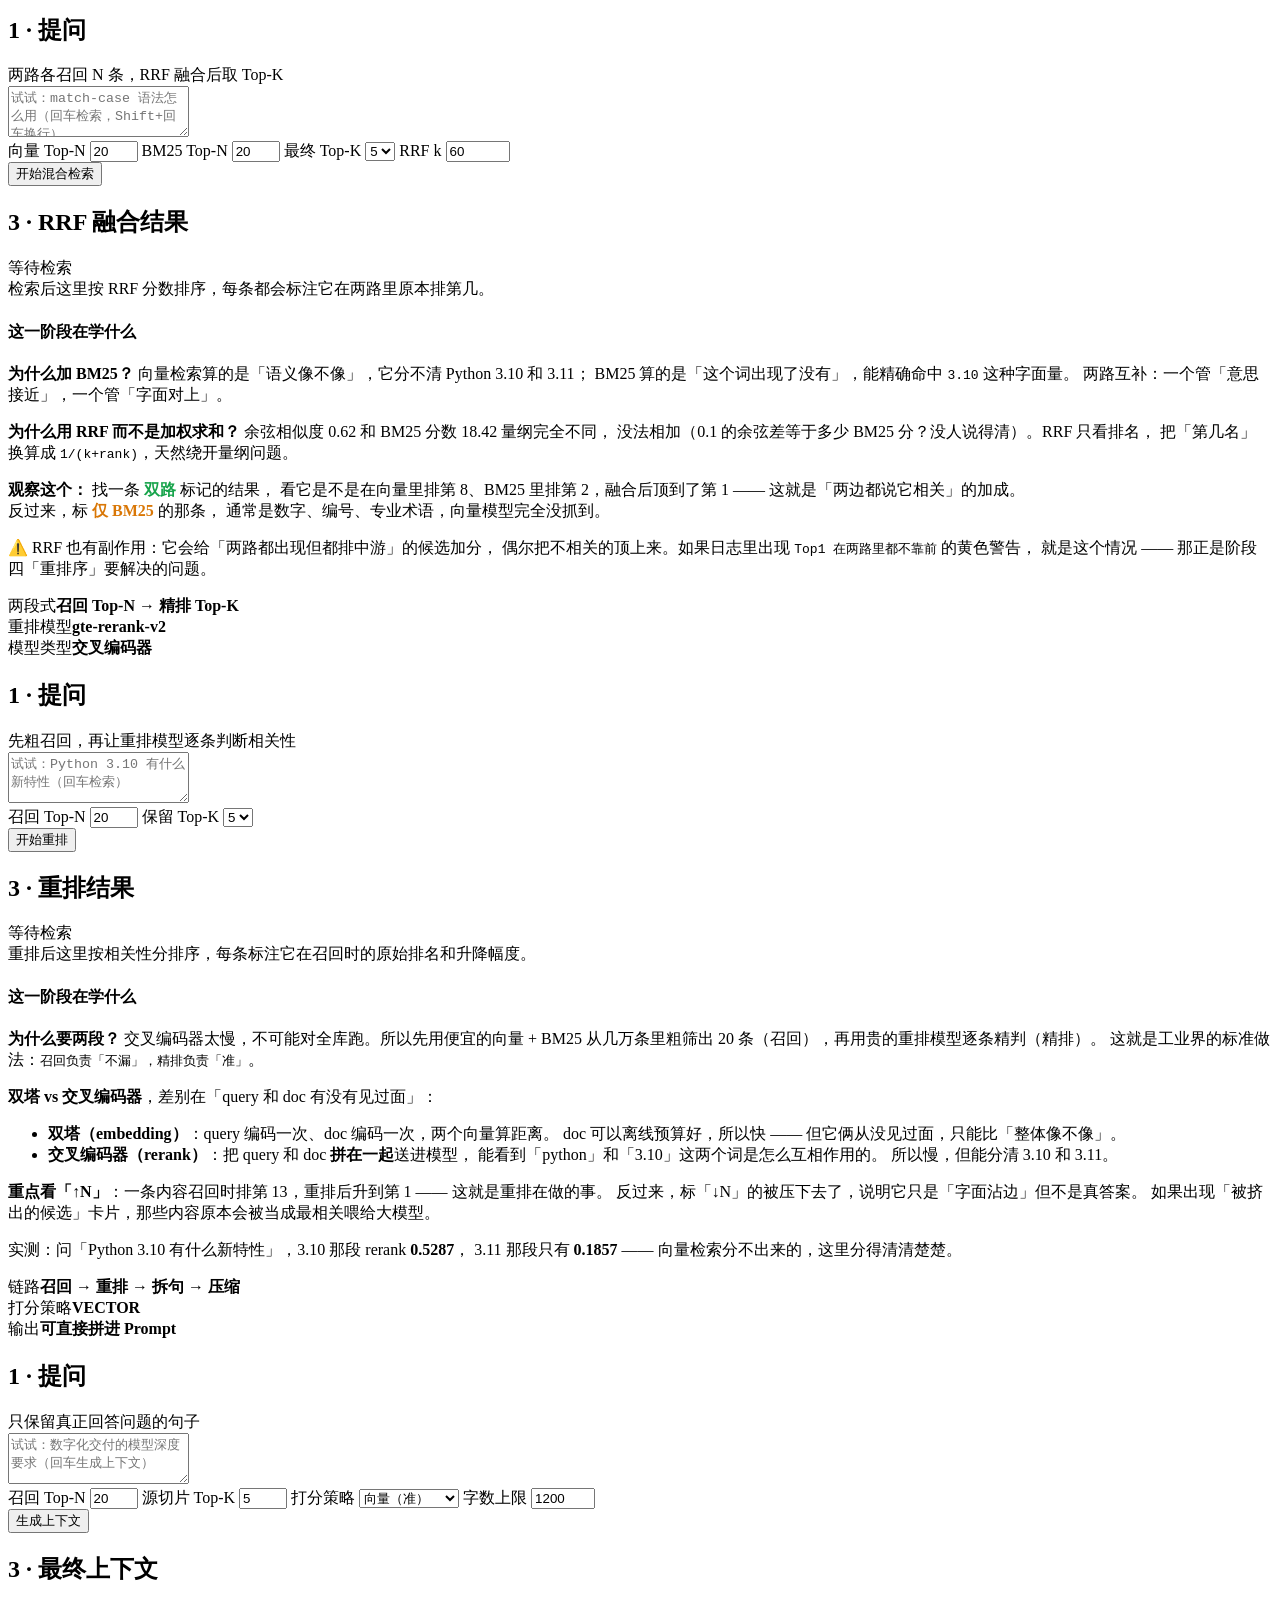
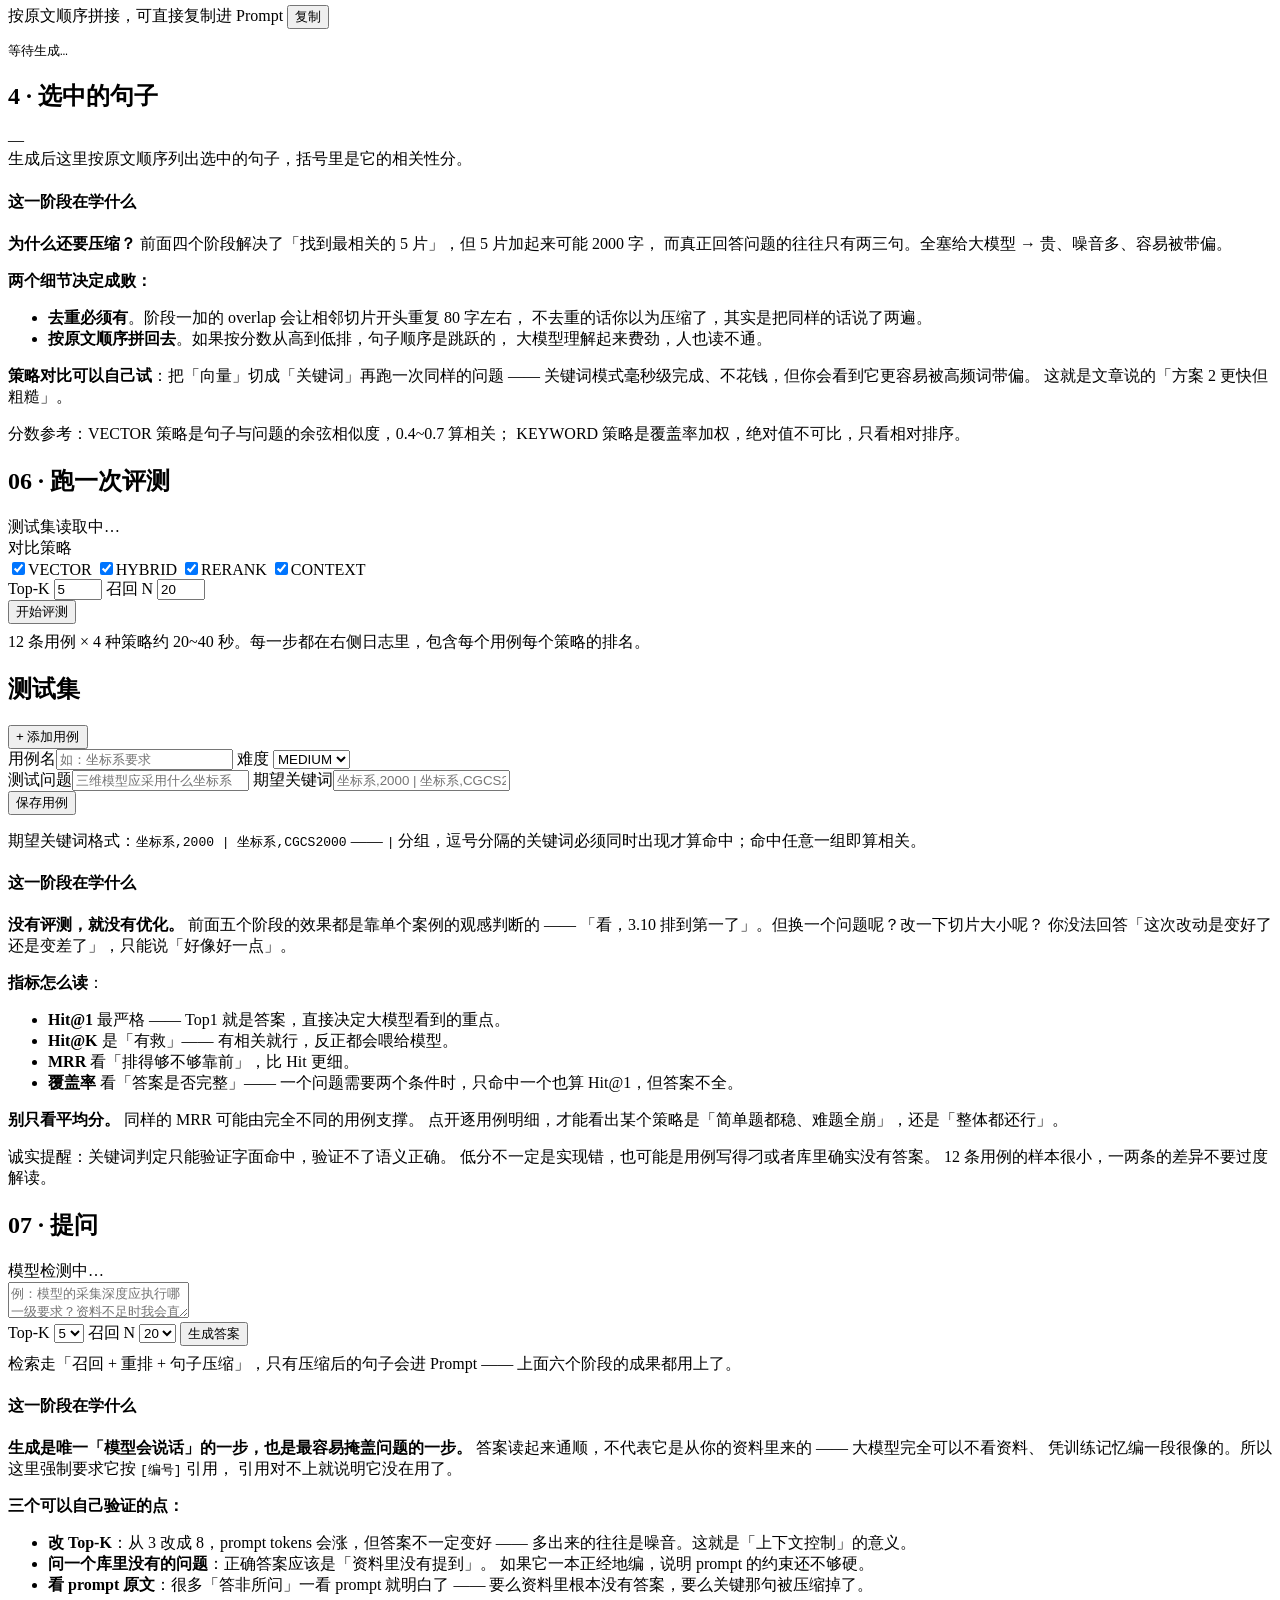
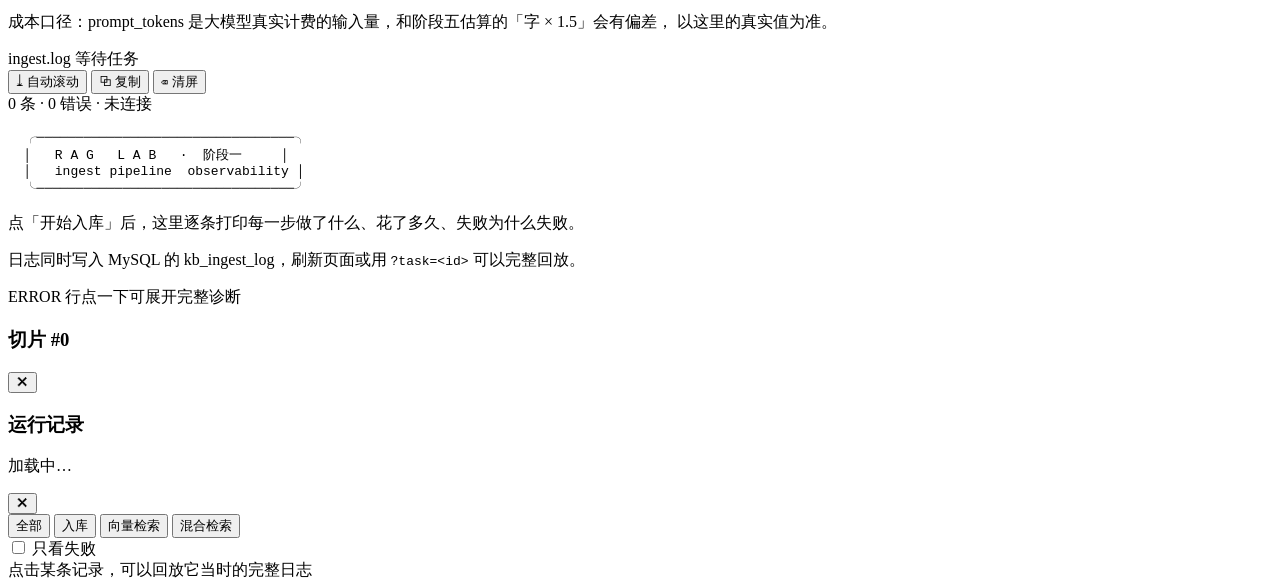
==== commit 399def3d: "阶段七：生成 + 引用（上下文 → Prompt → 答案可核对） 新增（com.raglab.gen 包，8 个文件）： - ChatClient        OpenAI 兼容 /chat/co" ====
--- a/src/main/resources/static/index.html
+++ b/src/main/resources/static/index.html
@@ -73,6 +73,13 @@
                 <i>同一批问题跑所有策略，用指标说话</i>
             </span>
         </button>
+        <button class="stage-tab" data-stage="7">
+            <span class="st-num">07</span>
+            <span class="st-text">
+                <b>生成</b>
+                <i>上下文 → Prompt → 答案 + 引用依据</i>
+            </span>
+        </button>
         <div class="stage-tip" id="stageTip">阶段一：先把知识灌进向量库</div>
     </nav>
 
@@ -653,6 +660,97 @@
                     诚实提醒：关键词判定只能验证字面命中，验证不了语义正确。
                     低分不一定是实现错，也可能是用例写得刁或者库里确实没有答案。
                     12 条用例的样本很小，一两条的差异不要过度解读。
+                </p>
+            </div>
+        </section>
+
+        <!-- ==================== 阶段七：生成 ==================== -->
+        <section class="left hidden" id="stage7Pane">
+
+            <div class="card">
+                <div class="card-head">
+                    <h2>07 · 提问</h2>
+                    <span class="hint-inline" id="genModel">模型检测中…</span>
+                </div>
+                <textarea class="input" id="genQuery" rows="2"
+                          placeholder="例：模型的采集深度应执行哪一级要求？资料不足时我会直说。"></textarea>
+                <div class="retrieve-bar">
+                    <label>Top-K
+                        <select class="input" id="genTopK">
+                            <option value="3">3</option>
+                            <option value="5" selected>5</option>
+                            <option value="8">8</option>
+                        </select>
+                    </label>
+                    <label>召回 N
+                        <select class="input" id="genRecall">
+                            <option value="10">10</option>
+                            <option value="20" selected>20</option>
+                            <option value="30">30</option>
+                        </select>
+                    </label>
+                    <button class="primary" id="btnGenerate">
+                        <span class="spinner hidden"></span><span class="btn-text">生成答案</span>
+                    </button>
+                </div>
+                <p class="hint-inline" style="margin-top:8px">
+                    检索走「召回 + 重排 + 句子压缩」，只有压缩后的句子会进 Prompt —— 上面六个阶段的成果都用上了。
+                </p>
+            </div>
+
+            <div class="card" id="genAnswerCard" style="display:none">
+                <div class="card-head">
+                    <h2>答案</h2>
+                    <div class="gen-head-right">
+                        <span class="badge-status" id="genStatus">RUNNING</span>
+                        <button class="mini-btn" id="btnCopyAnswer">复制</button>
+                    </div>
+                </div>
+                <div class="gen-meta" id="genMeta"></div>
+                <div class="gen-answer" id="genAnswer"><div class="empty">生成中…</div></div>
+                <p class="hint-inline">答案里的 <span class="cite-chip">1</span> 是依据编号，对应下面「引用依据」的第 1 条。</p>
+            </div>
+
+            <div class="card" id="genCiteCard" style="display:none">
+                <div class="card-head">
+                    <h2>引用依据</h2>
+                    <span class="hint-inline" id="genCiteMeta"></span>
+                </div>
+                <div id="genCitePane" class="result-pane"></div>
+            </div>
+
+            <div class="card" id="genPromptCard" style="display:none">
+                <div class="card-head">
+                    <h2>发给模型的 Prompt</h2>
+                    <span class="hint-inline">出问题时先看这里：是资料不对，还是提示词没约束住</span>
+                </div>
+                <div class="gen-tabs">
+                    <button class="tab active" data-prompt="user">用户消息（资料+问题）</button>
+                    <button class="tab" data-prompt="system">系统提示</button>
+                </div>
+                <pre class="gen-prompt" id="genPrompt"></pre>
+            </div>
+
+            <div class="card learn-note">
+                <h4>这一阶段在学什么</h4>
+                <p>
+                    <b>生成是唯一「模型会说话」的一步，也是最容易掩盖问题的一步。</b>
+                    答案读起来通顺，不代表它是从你的资料里来的 —— 大模型完全可以不看资料、
+                    凭训练记忆编一段很像的。所以这里强制要求它按 <code>[编号]</code> 引用，
+                    引用对不上就说明它没在用了。
+                </p>
+                <p><b>三个可以自己验证的点：</b></p>
+                <ul>
+                    <li><b>改 Top-K</b>：从 3 改成 8，prompt tokens 会涨，但答案不一定变好 ——
+                        多出来的往往是噪音。这就是「上下文控制」的意义。</li>
+                    <li><b>问一个库里没有的问题</b>：正确答案应该是「资料里没有提到」。
+                        如果它一本正经地编，说明 prompt 的约束还不够硬。</li>
+                    <li><b>看 prompt 原文</b>：很多「答非所问」一看 prompt 就明白了 ——
+                        要么资料里根本没有答案，要么关键那句被压缩掉了。</li>
+                </ul>
+                <p class="dim">
+                    成本口径：prompt_tokens 是大模型真实计费的输入量，和阶段五估算的「字 × 1.5」会有偏差，
+                    以这里的真实值为准。
                 </p>
             </div>
         </section>
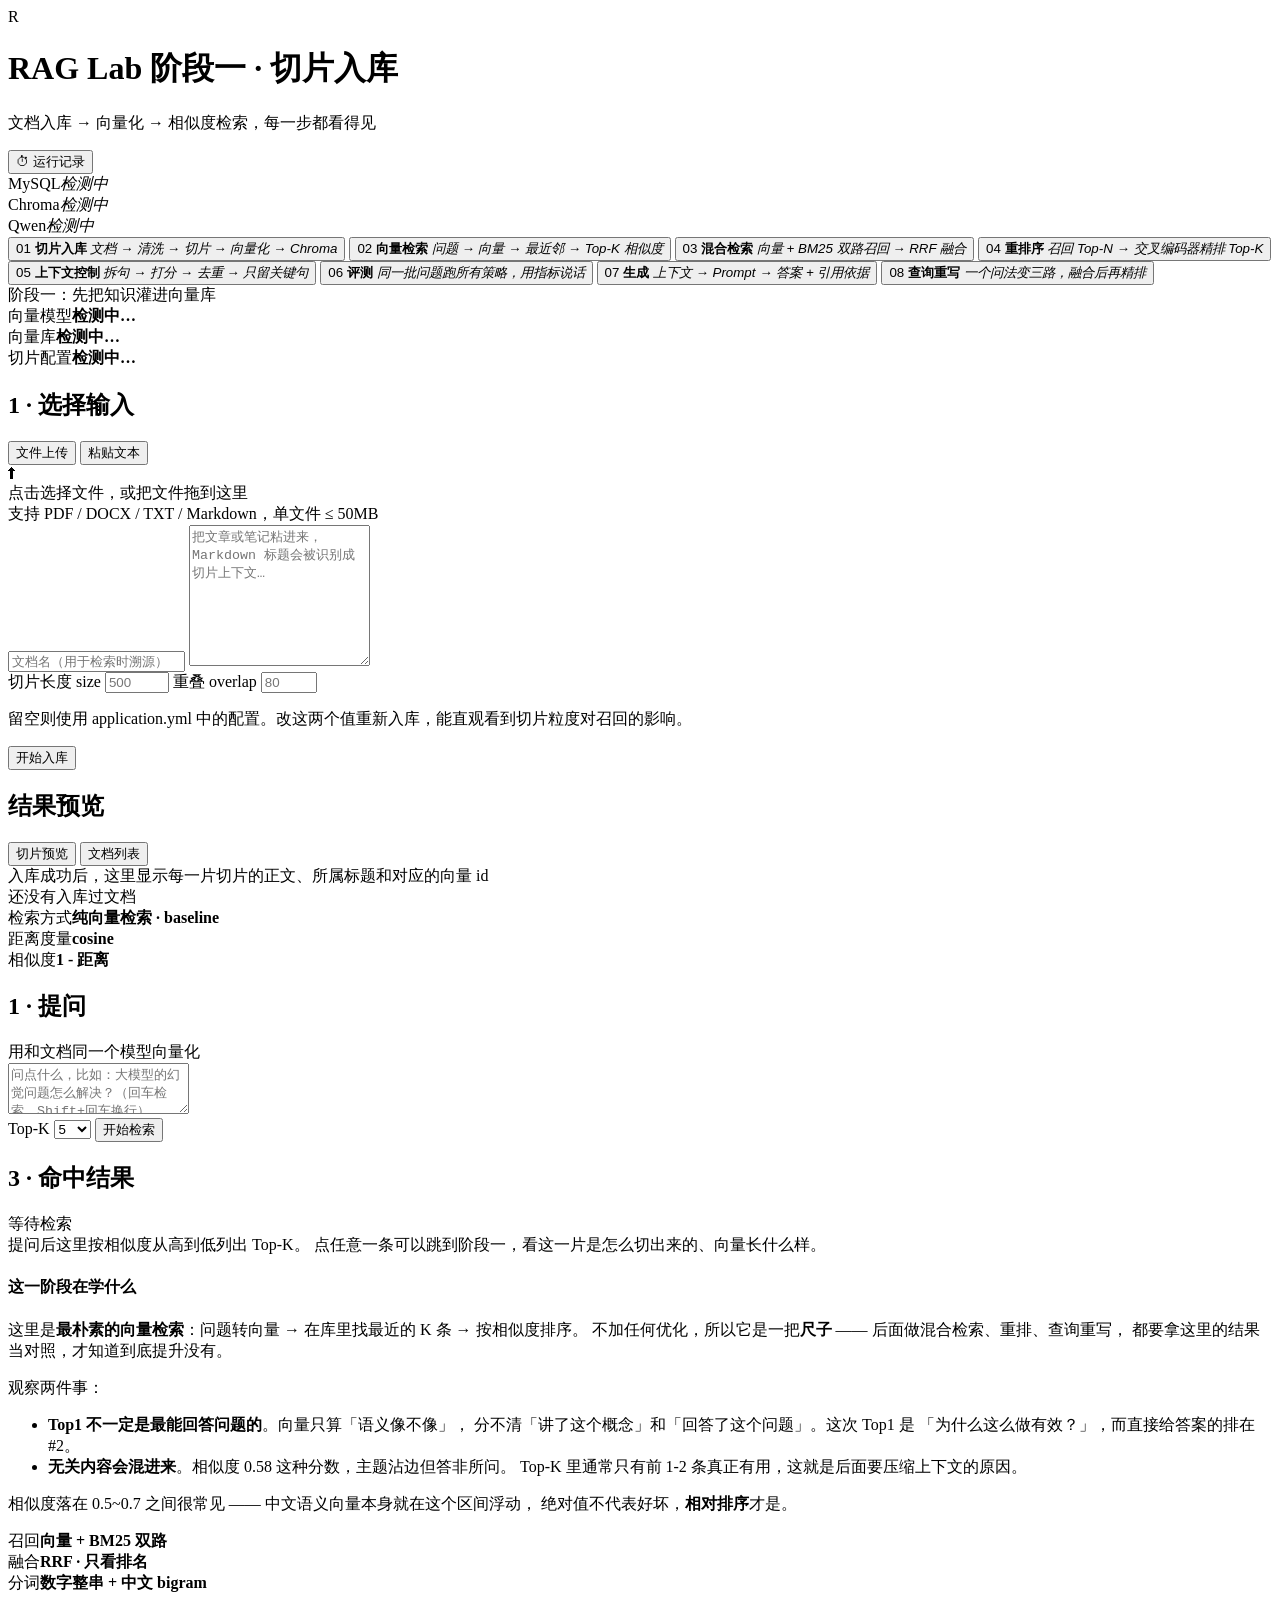
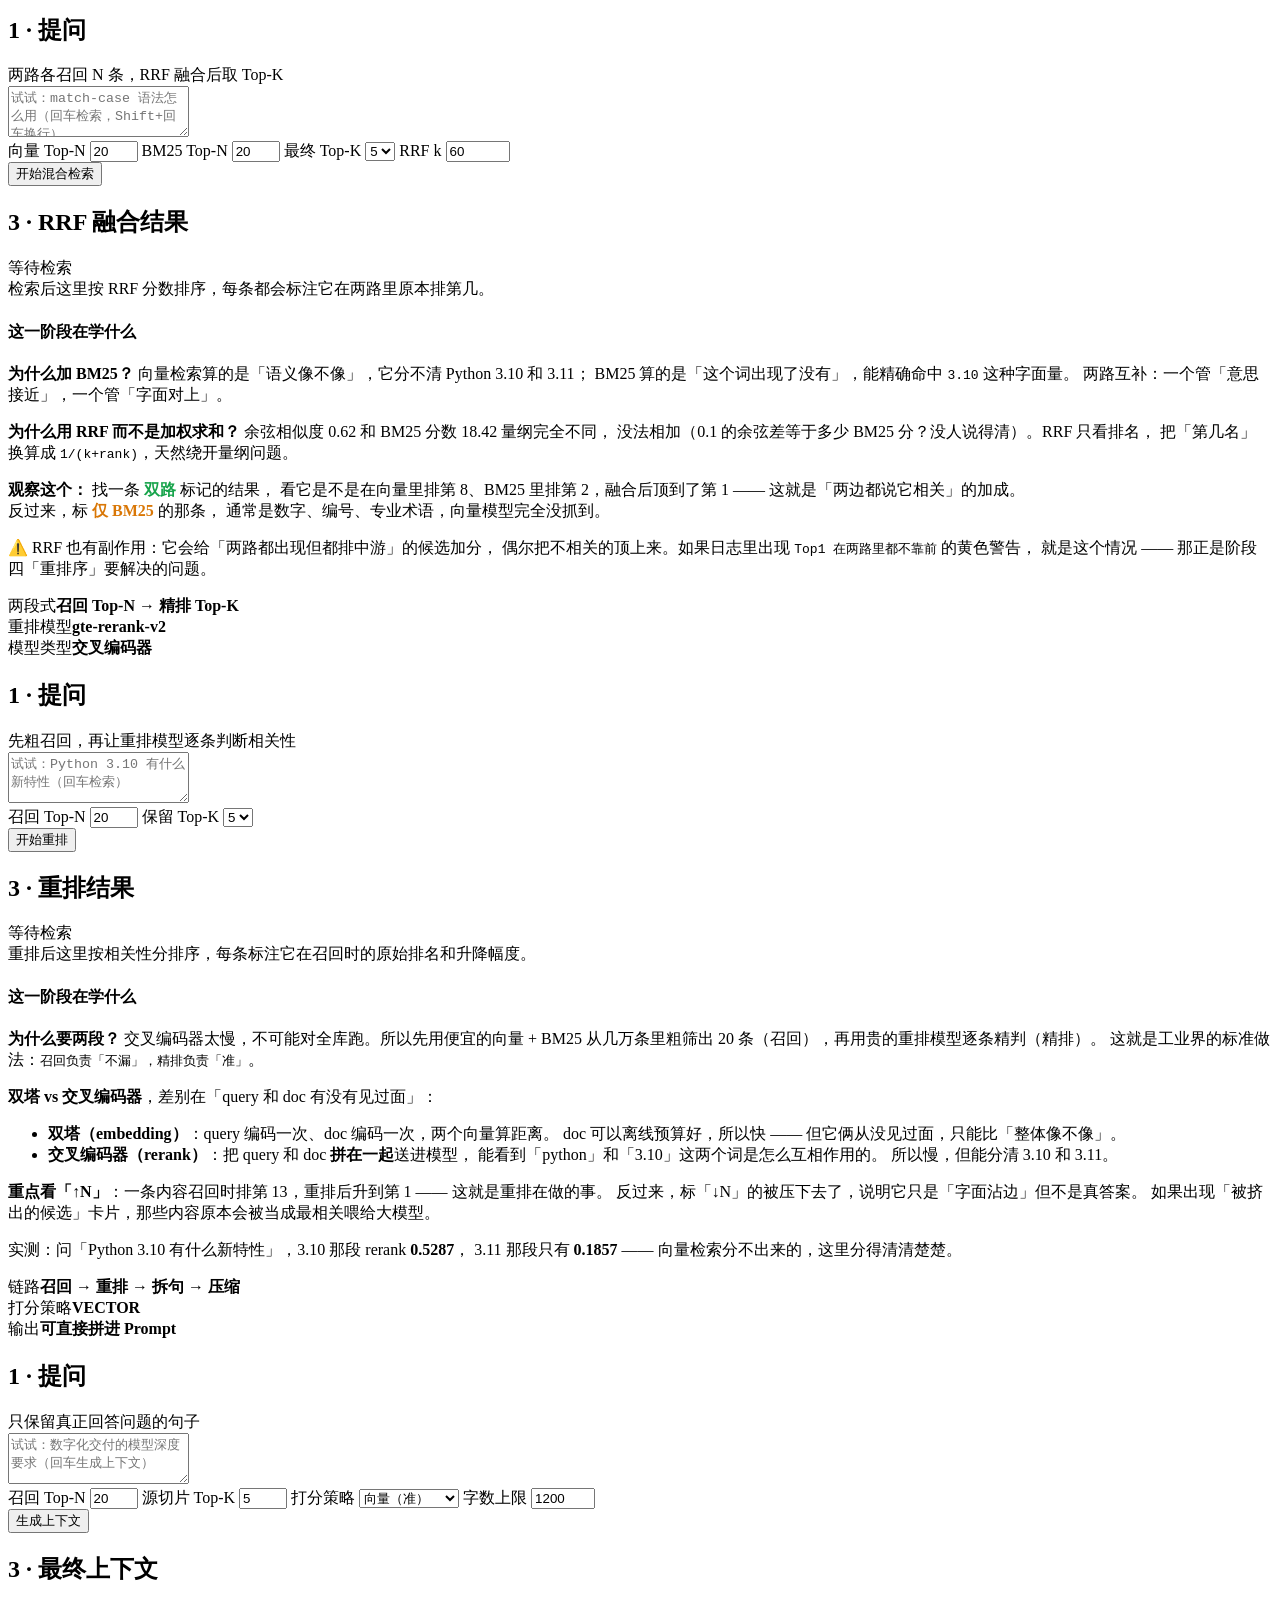
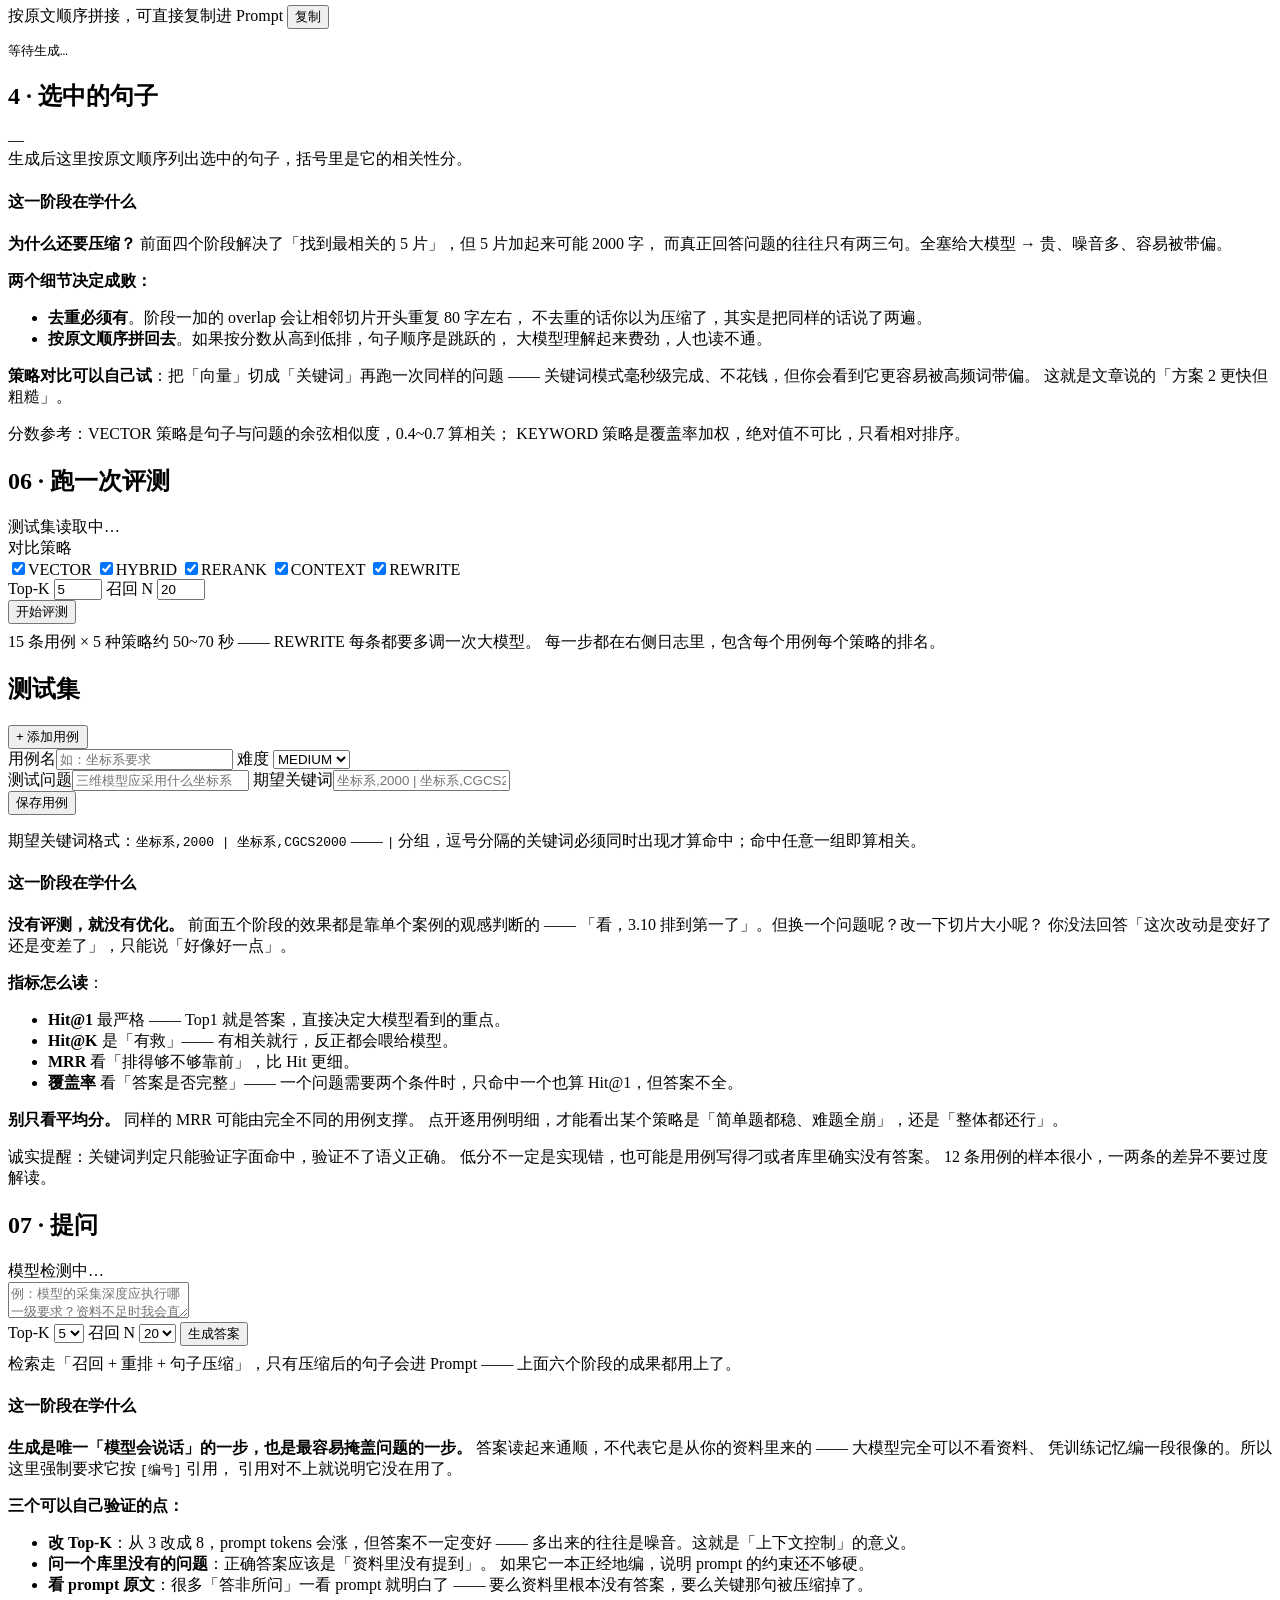
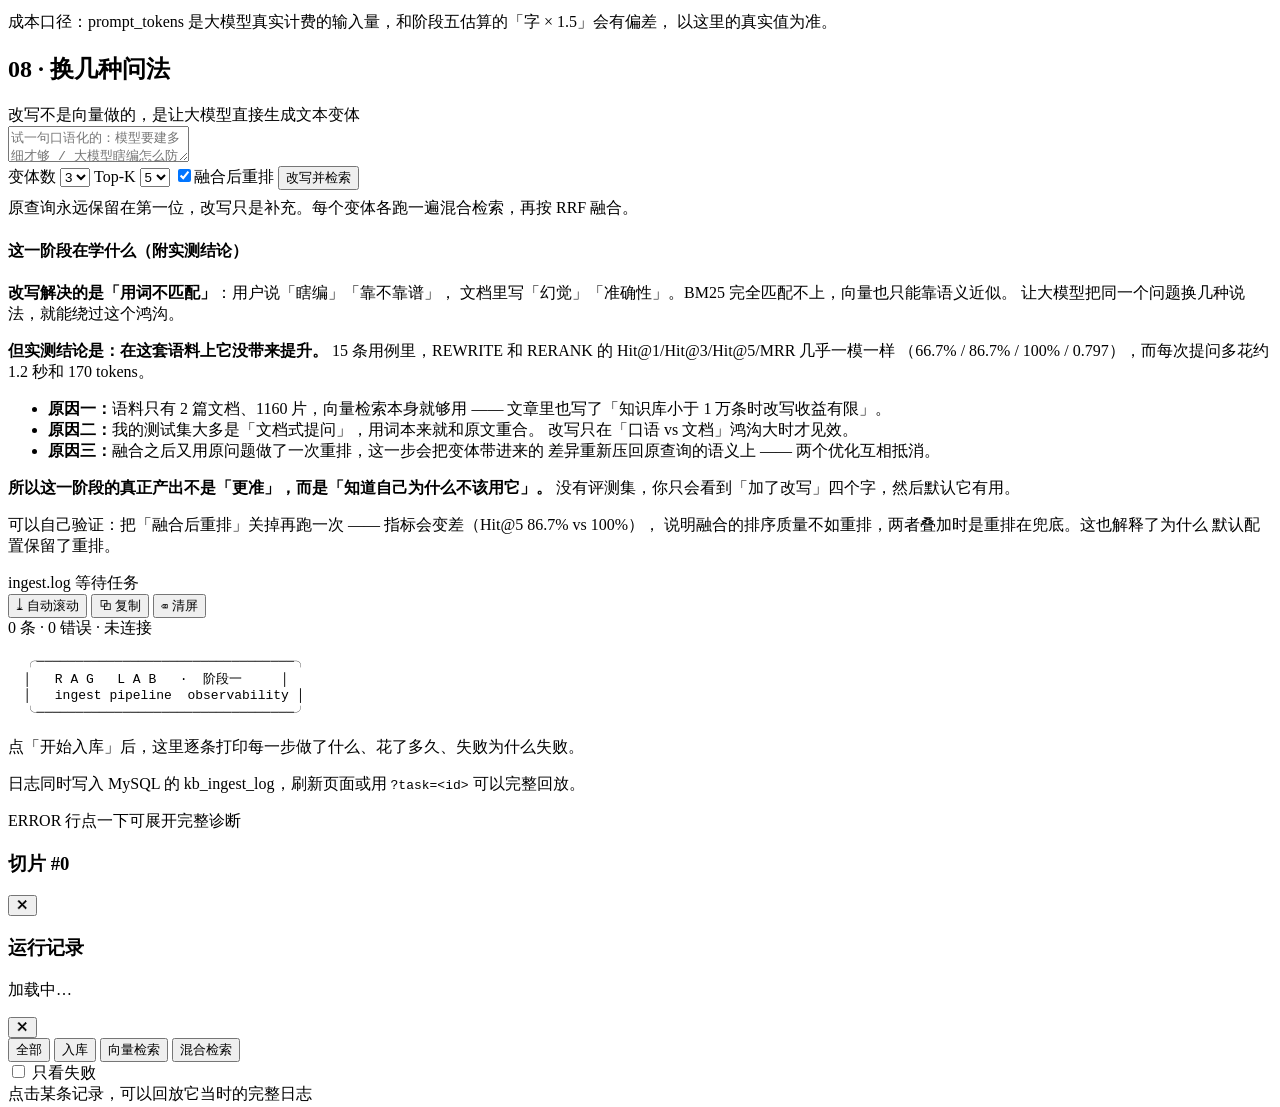
==== commit b22ce25f: "阶段八：查询重写（多路召回 + 跨变体融合） 新增（com.raglab.rewrite 包，8 个文件）： - QueryRewriter        qwen-plus temp 0.7 生成变" ====
--- a/src/main/resources/static/index.html
+++ b/src/main/resources/static/index.html
@@ -80,6 +80,13 @@
                 <i>上下文 → Prompt → 答案 + 引用依据</i>
             </span>
         </button>
+        <button class="stage-tab" data-stage="8">
+            <span class="st-num">08</span>
+            <span class="st-text">
+                <b>查询重写</b>
+                <i>一个问法变三路，融合后再精排</i>
+            </span>
+        </button>
         <div class="stage-tip" id="stageTip">阶段一：先把知识灌进向量库</div>
     </nav>
 
@@ -562,6 +569,7 @@
                             <label class="chk"><input type="checkbox" value="HYBRID" checked><span>HYBRID</span></label>
                             <label class="chk"><input type="checkbox" value="RERANK" checked><span>RERANK</span></label>
                             <label class="chk"><input type="checkbox" value="CONTEXT" checked><span>CONTEXT</span></label>
+                            <label class="chk"><input type="checkbox" value="REWRITE" checked><span>REWRITE</span></label>
                         </div>
                     </div>
                     <div class="ec-nums">
@@ -578,7 +586,8 @@
                     <span class="spinner hidden"></span><span class="btn-text">开始评测</span>
                 </button>
                 <p class="hint-inline" style="margin-top:8px">
-                    12 条用例 × 4 种策略约 20~40 秒。每一步都在右侧日志里，包含每个用例每个策略的排名。
+                    15 条用例 × 5 种策略约 50~70 秒 —— REWRITE 每条都要多调一次大模型。
+                    每一步都在右侧日志里，包含每个用例每个策略的排名。
                 </p>
             </div>
 
@@ -751,6 +760,101 @@
                 <p class="dim">
                     成本口径：prompt_tokens 是大模型真实计费的输入量，和阶段五估算的「字 × 1.5」会有偏差，
                     以这里的真实值为准。
+                </p>
+            </div>
+        </section>
+
+        <!-- ==================== 阶段八：查询重写 ==================== -->
+        <section class="left hidden" id="stage8Pane">
+
+            <div class="card">
+                <div class="card-head">
+                    <h2>08 · 换几种问法</h2>
+                    <span class="hint-inline">改写不是向量做的，是让大模型直接生成文本变体</span>
+                </div>
+                <textarea class="input" id="rwQuery" rows="2"
+                          placeholder="试一句口语化的：模型要建多细才够 / 大模型瞎编怎么防"></textarea>
+                <div class="retrieve-bar">
+                    <label>变体数
+                        <select class="input" id="rwVariants">
+                            <option value="1">1</option>
+                            <option value="2">2</option>
+                            <option value="3" selected>3</option>
+                            <option value="5">5</option>
+                        </select>
+                    </label>
+                    <label>Top-K
+                        <select class="input" id="rwTopK">
+                            <option value="3">3</option>
+                            <option value="5" selected>5</option>
+                            <option value="8">8</option>
+                        </select>
+                    </label>
+                    <label class="chk rw-chk"><input type="checkbox" id="rwRerank" checked><span>融合后重排</span></label>
+                    <button class="primary" id="btnRewrite">
+                        <span class="spinner hidden"></span><span class="btn-text">改写并检索</span>
+                    </button>
+                </div>
+                <p class="hint-inline" style="margin-top:8px">
+                    原查询永远保留在第一位，改写只是补充。每个变体各跑一遍混合检索，再按 RRF 融合。
+                </p>
+            </div>
+
+            <div class="card" id="rwVariantCard" style="display:none">
+                <div class="card-head">
+                    <h2>变体</h2>
+                    <span class="hint-inline" id="rwVariantMeta"></span>
+                </div>
+                <div id="rwVariantPane" class="result-pane"></div>
+                <p class="hint-inline">
+                    「新增」= 这个变体召回、但原查询没召回的条数。全是 0 说明这个变体在说废话。
+                </p>
+            </div>
+
+            <div class="card" id="rwCompareCard" style="display:none">
+                <div class="card-head">
+                    <h2>重写前后对比</h2>
+                    <span class="hint-inline" id="rwCompareMeta"></span>
+                </div>
+                <div id="rwComparePane" class="result-pane"></div>
+            </div>
+
+            <div class="card" id="rwResultCard" style="display:none">
+                <div class="card-head">
+                    <h2>融合结果</h2>
+                    <span class="hint-inline" id="rwResultMeta"></span>
+                </div>
+                <div id="rwHitPane" class="result-pane"></div>
+            </div>
+
+            <div class="card learn-note">
+                <h4>这一阶段在学什么（附实测结论）</h4>
+                <p>
+                    <b>改写解决的是「用词不匹配」</b>：用户说「瞎编」「靠不靠谱」，
+                    文档里写「幻觉」「准确性」。BM25 完全匹配不上，向量也只能靠语义近似。
+                    让大模型把同一个问题换几种说法，就能绕过这个鸿沟。
+                </p>
+                <p>
+                    <b>但实测结论是：在这套语料上它没带来提升。</b>
+                    15 条用例里，REWRITE 和 RERANK 的 Hit@1/Hit@3/Hit@5/MRR 几乎一模一样
+                    （66.7% / 86.7% / 100% / 0.797），而每次提问多花约 1.2 秒和 170 tokens。
+                </p>
+                <ul>
+                    <li><b>原因一：</b>语料只有 2 篇文档、1160 片，向量检索本身就够用 ——
+                        文章里也写了「知识库小于 1 万条时改写收益有限」。</li>
+                    <li><b>原因二：</b>我的测试集大多是「文档式提问」，用词本来就和原文重合。
+                        改写只在「口语 vs 文档」鸿沟大时才见效。</li>
+                    <li><b>原因三：</b>融合之后又用原问题做了一次重排，这一步会把变体带进来的
+                        差异重新压回原查询的语义上 —— 两个优化互相抵消。</li>
+                </ul>
+                <p>
+                    <b>所以这一阶段的真正产出不是「更准」，而是「知道自己为什么不该用它」。</b>
+                    没有评测集，你只会看到「加了改写」四个字，然后默认它有用。
+                </p>
+                <p class="dim">
+                    可以自己验证：把「融合后重排」关掉再跑一次 —— 指标会变差（Hit@5 86.7% vs 100%），
+                    说明融合的排序质量不如重排，两者叠加时是重排在兜底。这也解释了为什么
+                    默认配置保留了重排。
                 </p>
             </div>
         </section>
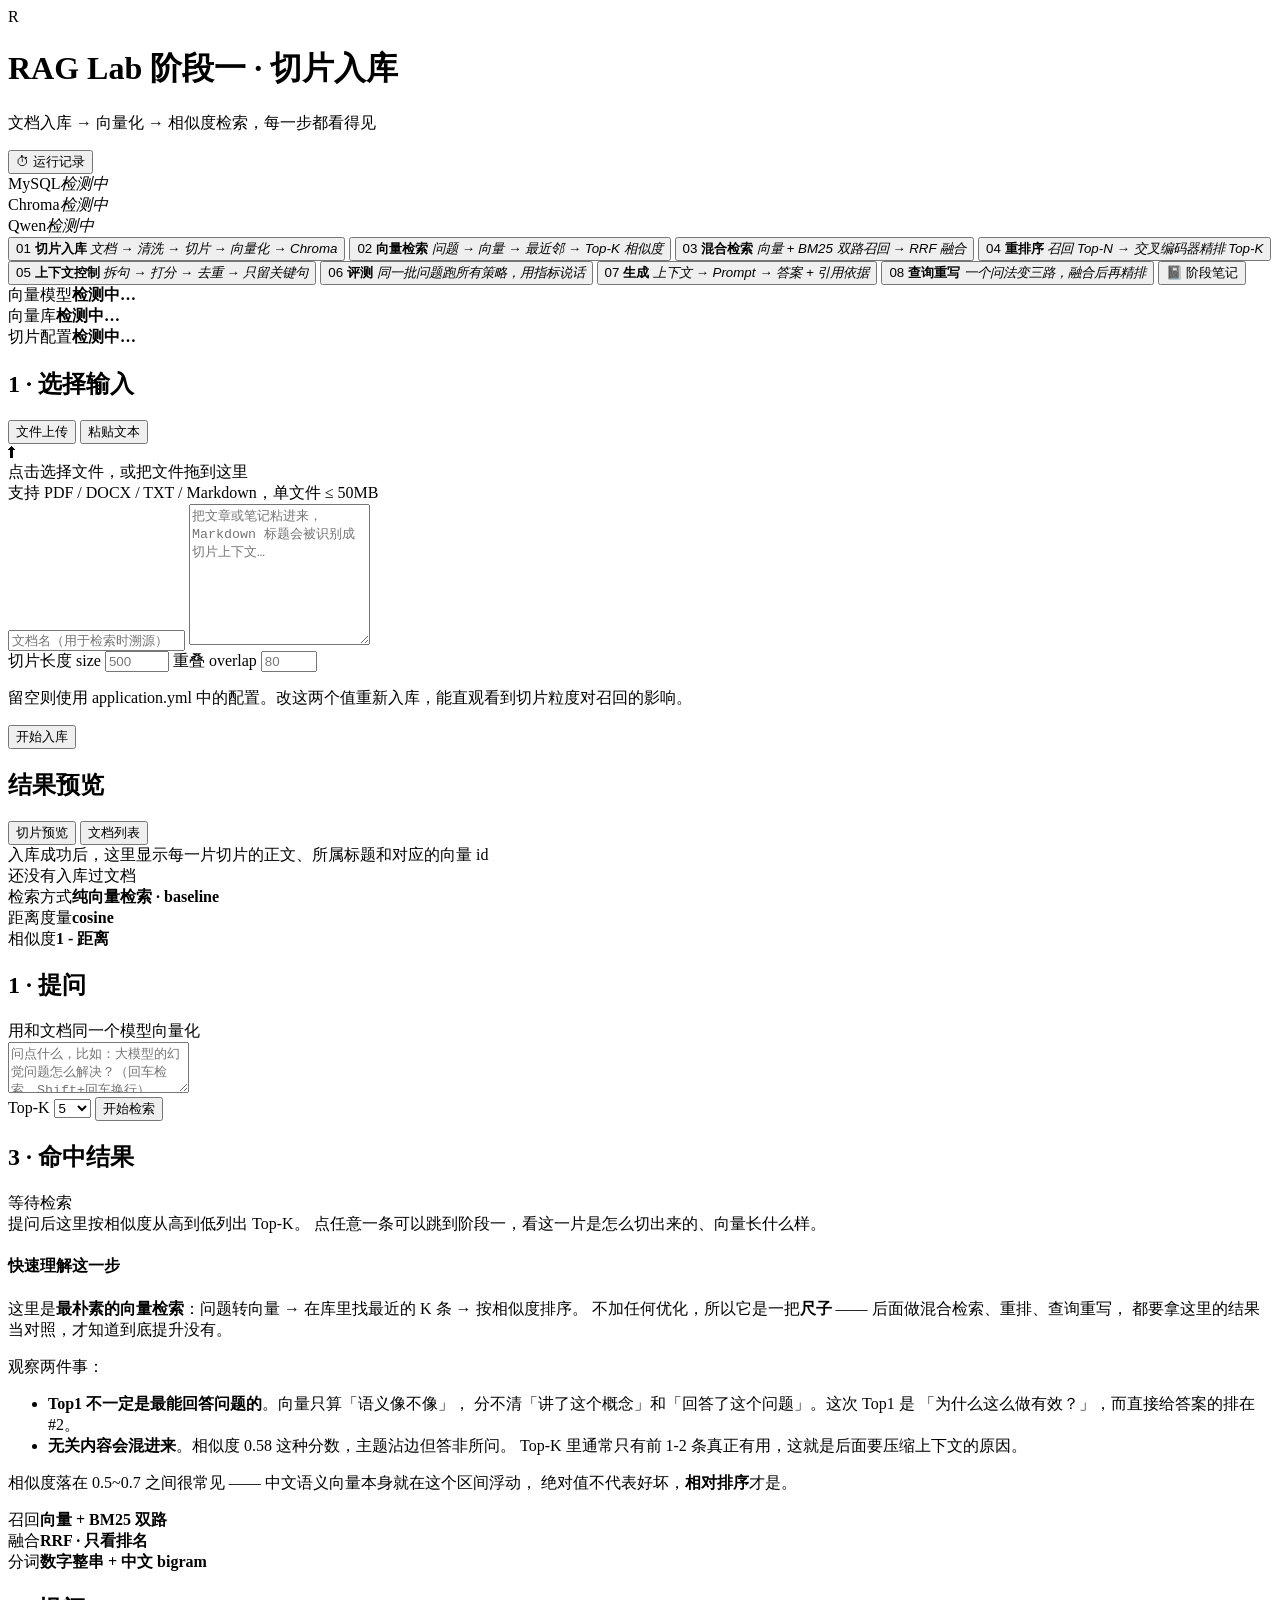
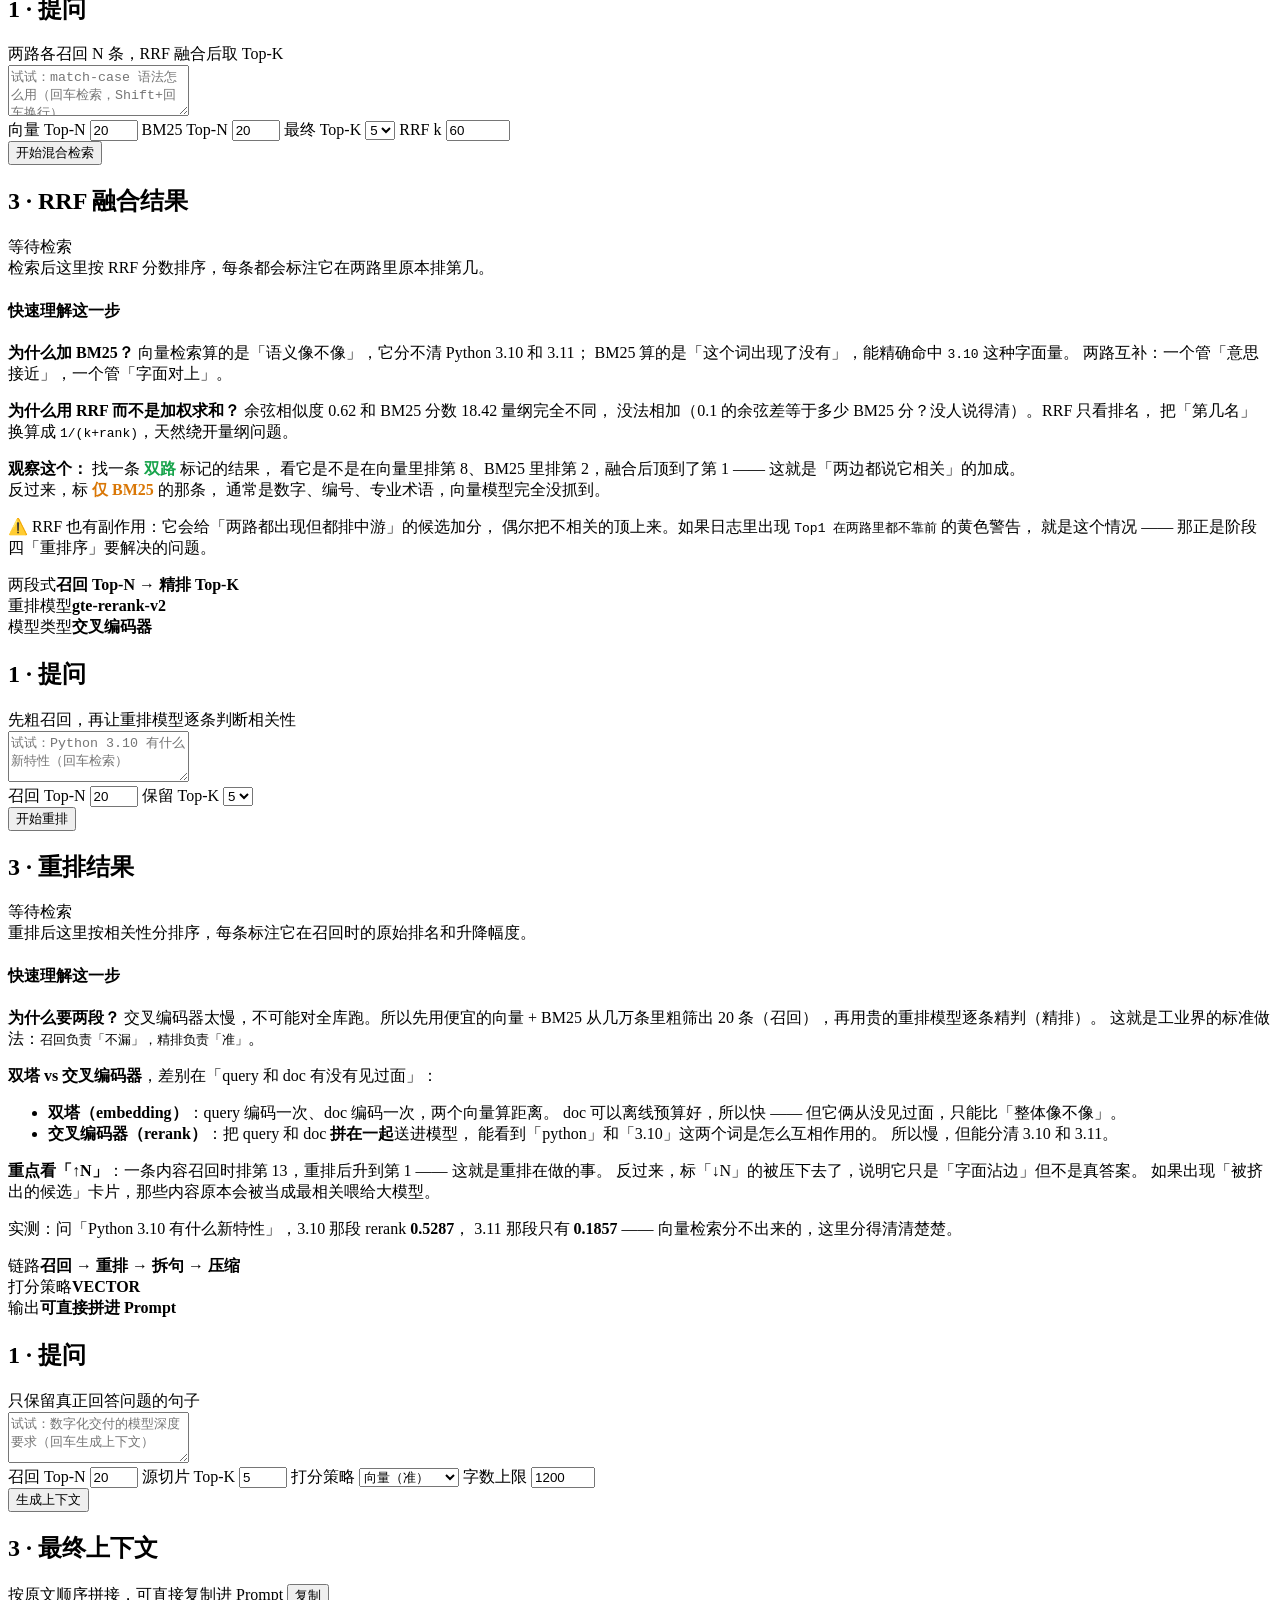
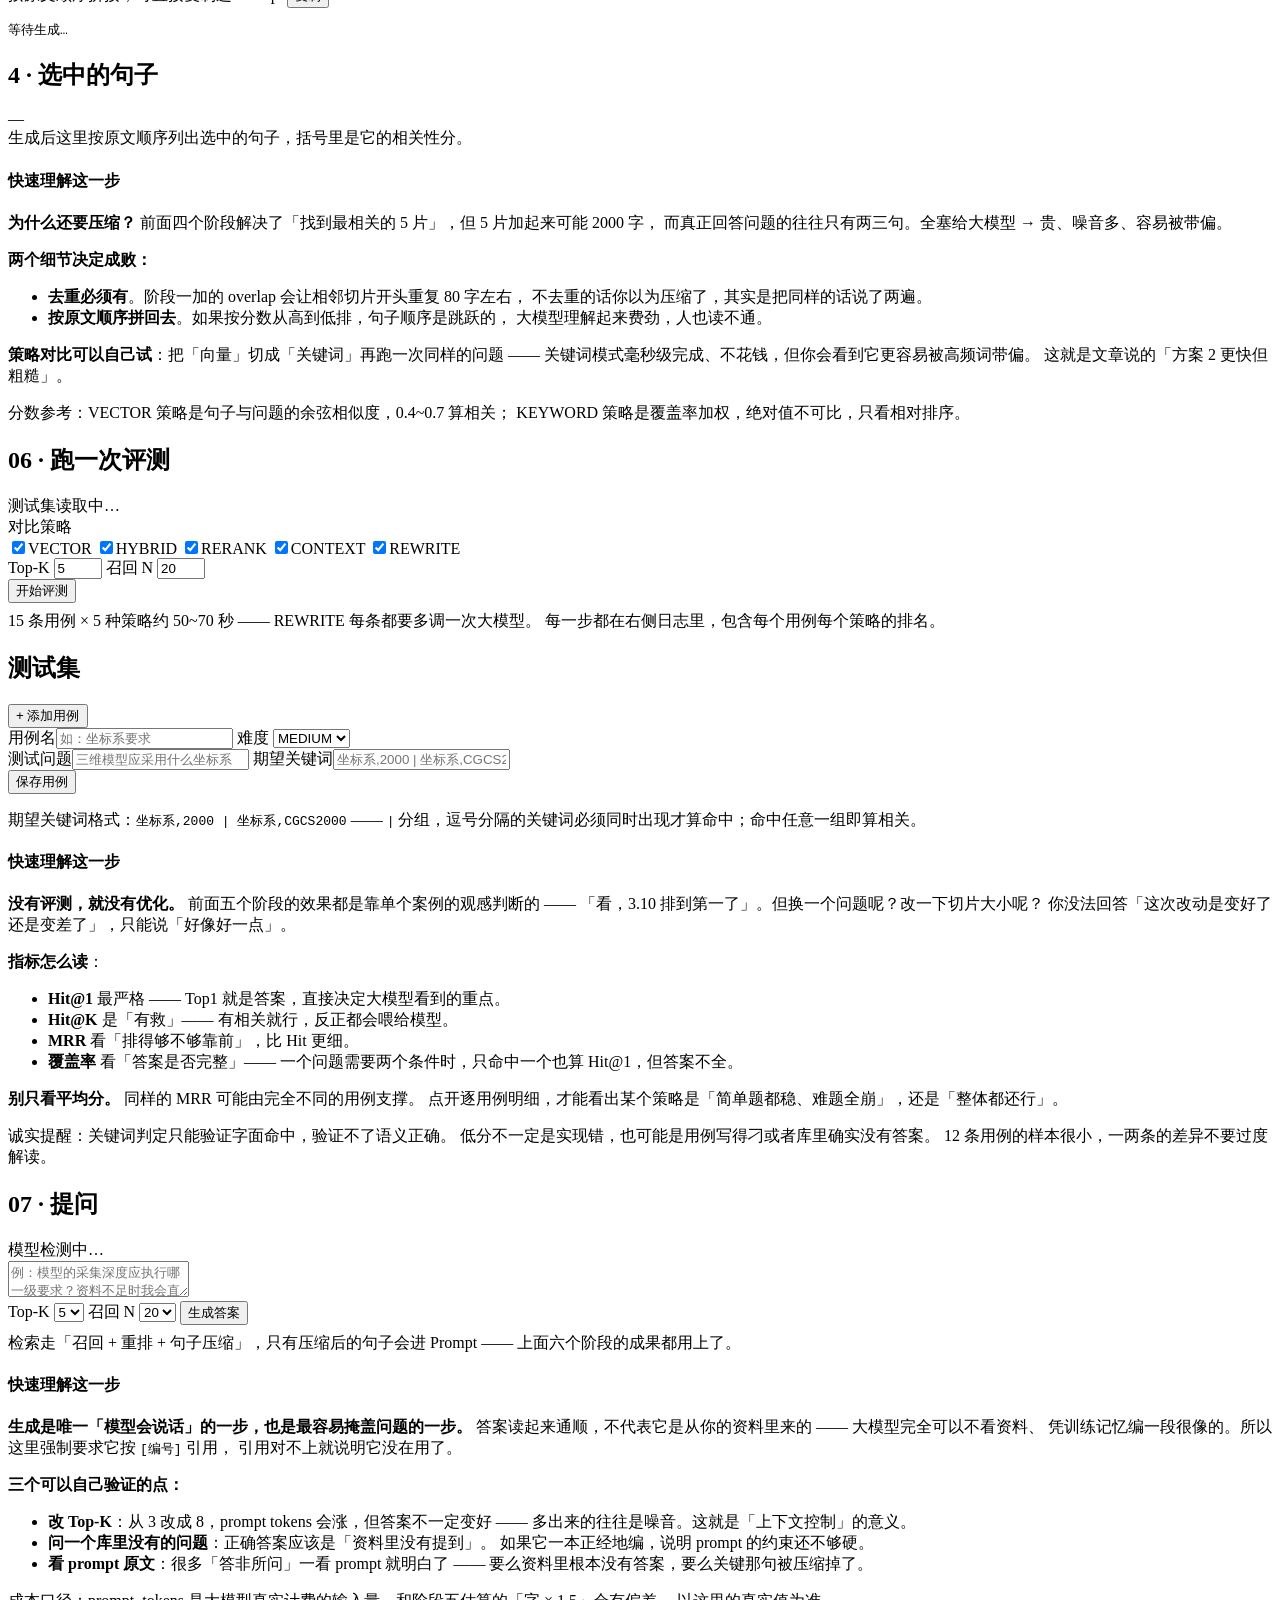
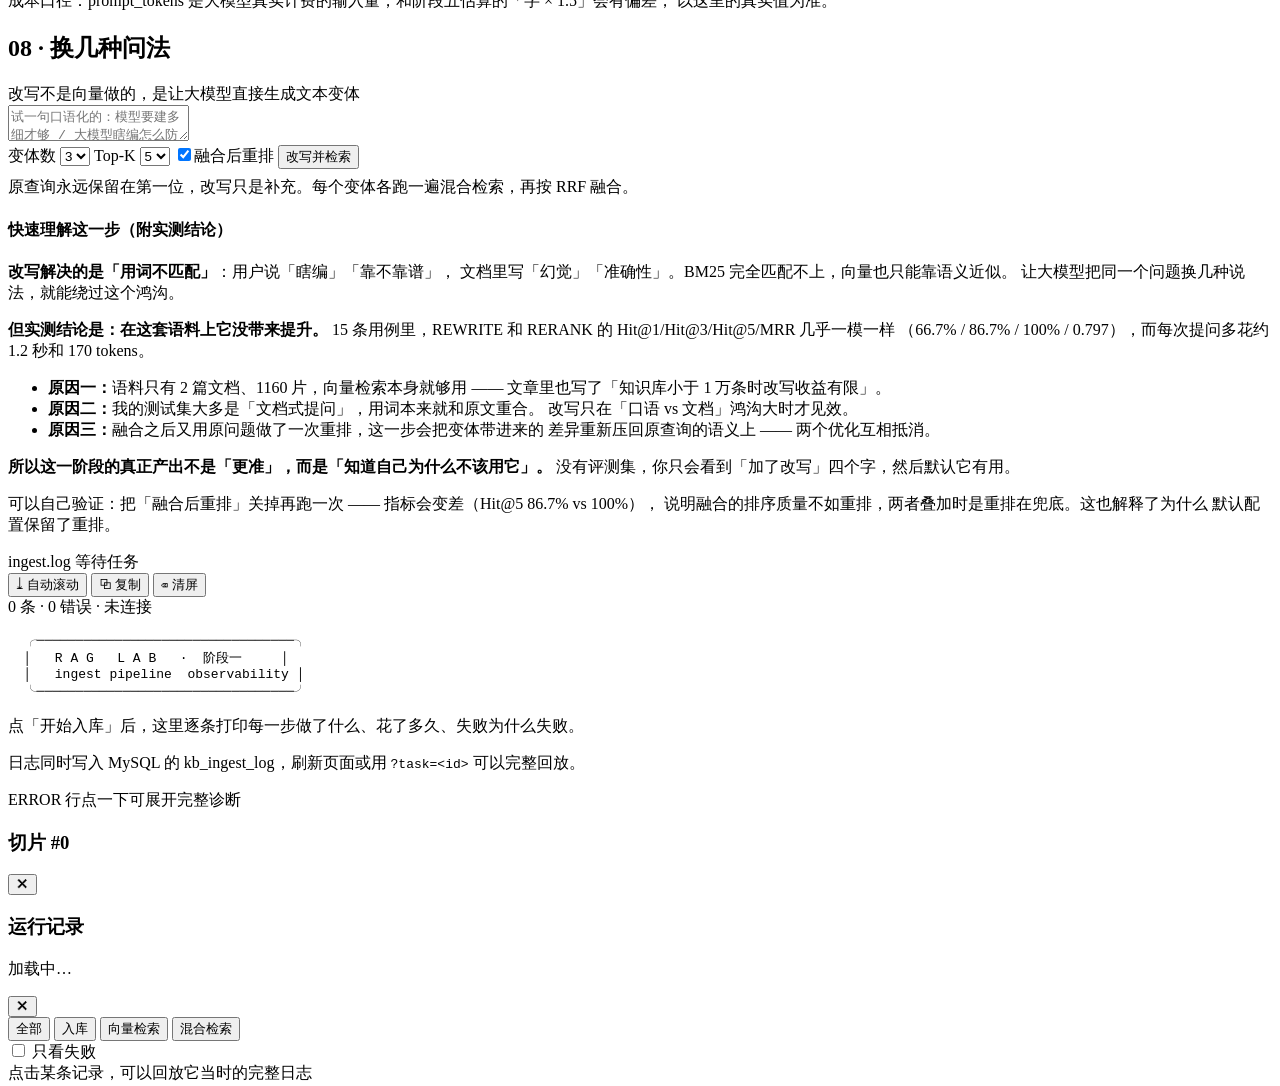
==== commit b510ee69: "阶段笔记：把每阶段的开发总结与学习笔记放进页面 新增 static/notes.js（纯数据，约 49KB）： - 8 个阶段 × 2 块内容 - built：概要 / 开发链路 / 新增文件 / 实" ====
--- a/src/main/resources/static/index.html
+++ b/src/main/resources/static/index.html
@@ -87,7 +87,7 @@
                 <i>一个问法变三路，融合后再精排</i>
             </span>
         </button>
-        <div class="stage-tip" id="stageTip">阶段一：先把知识灌进向量库</div>
+        <button class="note-btn" id="btnNotes" title="跳到当前阶段的笔记：开发总结 + 学习笔记">📓 阶段笔记</button>
     </nav>
 
     <main class="workspace">
@@ -234,7 +234,7 @@
             </div>
 
             <div class="card learn-note">
-                <h4>这一阶段在学什么</h4>
+                <h4>快速理解这一步</h4>
                 <p>
                     这里是<b>最朴素的向量检索</b>：问题转向量 → 在库里找最近的 K 条 → 按相似度排序。
                     不加任何优化，所以它是一把<b>尺子</b> —— 后面做混合检索、重排、查询重写，
@@ -318,7 +318,7 @@
             </div>
 
             <div class="card learn-note">
-                <h4>这一阶段在学什么</h4>
+                <h4>快速理解这一步</h4>
                 <p>
                     <b>为什么加 BM25？</b> 向量检索算的是「语义像不像」，它分不清 Python 3.10 和 3.11；
                     BM25 算的是「这个词出现了没有」，能精确命中 <code>3.10</code> 这种字面量。
@@ -407,7 +407,7 @@
             </div>
 
             <div class="card learn-note">
-                <h4>这一阶段在学什么</h4>
+                <h4>快速理解这一步</h4>
                 <p>
                     <b>为什么要两段？</b> 交叉编码器太慢，不可能对全库跑。所以先用便宜的向量 + BM25
                     从几万条里粗筛出 20 条（召回），再用贵的重排模型逐条精判（精排）。
@@ -526,7 +526,7 @@
             </div>
 
             <div class="card learn-note">
-                <h4>这一阶段在学什么</h4>
+                <h4>快速理解这一步</h4>
                 <p>
                     <b>为什么还要压缩？</b> 前面四个阶段解决了「找到最相关的 5 片」，但 5 片加起来可能 2000 字，
                     而真正回答问题的往往只有两三句。全塞给大模型 → 贵、噪音多、容易被带偏。
@@ -646,7 +646,7 @@
             </div>
 
             <div class="card learn-note">
-                <h4>这一阶段在学什么</h4>
+                <h4>快速理解这一步</h4>
                 <p>
                     <b>没有评测，就没有优化。</b> 前面五个阶段的效果都是靠单个案例的观感判断的 ——
                     「看，3.10 排到第一了」。但换一个问题呢？改一下切片大小呢？
@@ -741,7 +741,7 @@
             </div>
 
             <div class="card learn-note">
-                <h4>这一阶段在学什么</h4>
+                <h4>快速理解这一步</h4>
                 <p>
                     <b>生成是唯一「模型会说话」的一步，也是最容易掩盖问题的一步。</b>
                     答案读起来通顺，不代表它是从你的资料里来的 —— 大模型完全可以不看资料、
@@ -828,7 +828,7 @@
             </div>
 
             <div class="card learn-note">
-                <h4>这一阶段在学什么（附实测结论）</h4>
+                <h4>快速理解这一步（附实测结论）</h4>
                 <p>
                     <b>改写解决的是「用词不匹配」</b>：用户说「瞎编」「靠不靠谱」，
                     文档里写「幻觉」「准确性」。BM25 完全匹配不上，向量也只能靠语义近似。
@@ -934,6 +934,7 @@
     </div>
 </aside>
 
+<script src="/notes.js"></script>
 <script src="/app.js"></script>
 </body>
 </html>
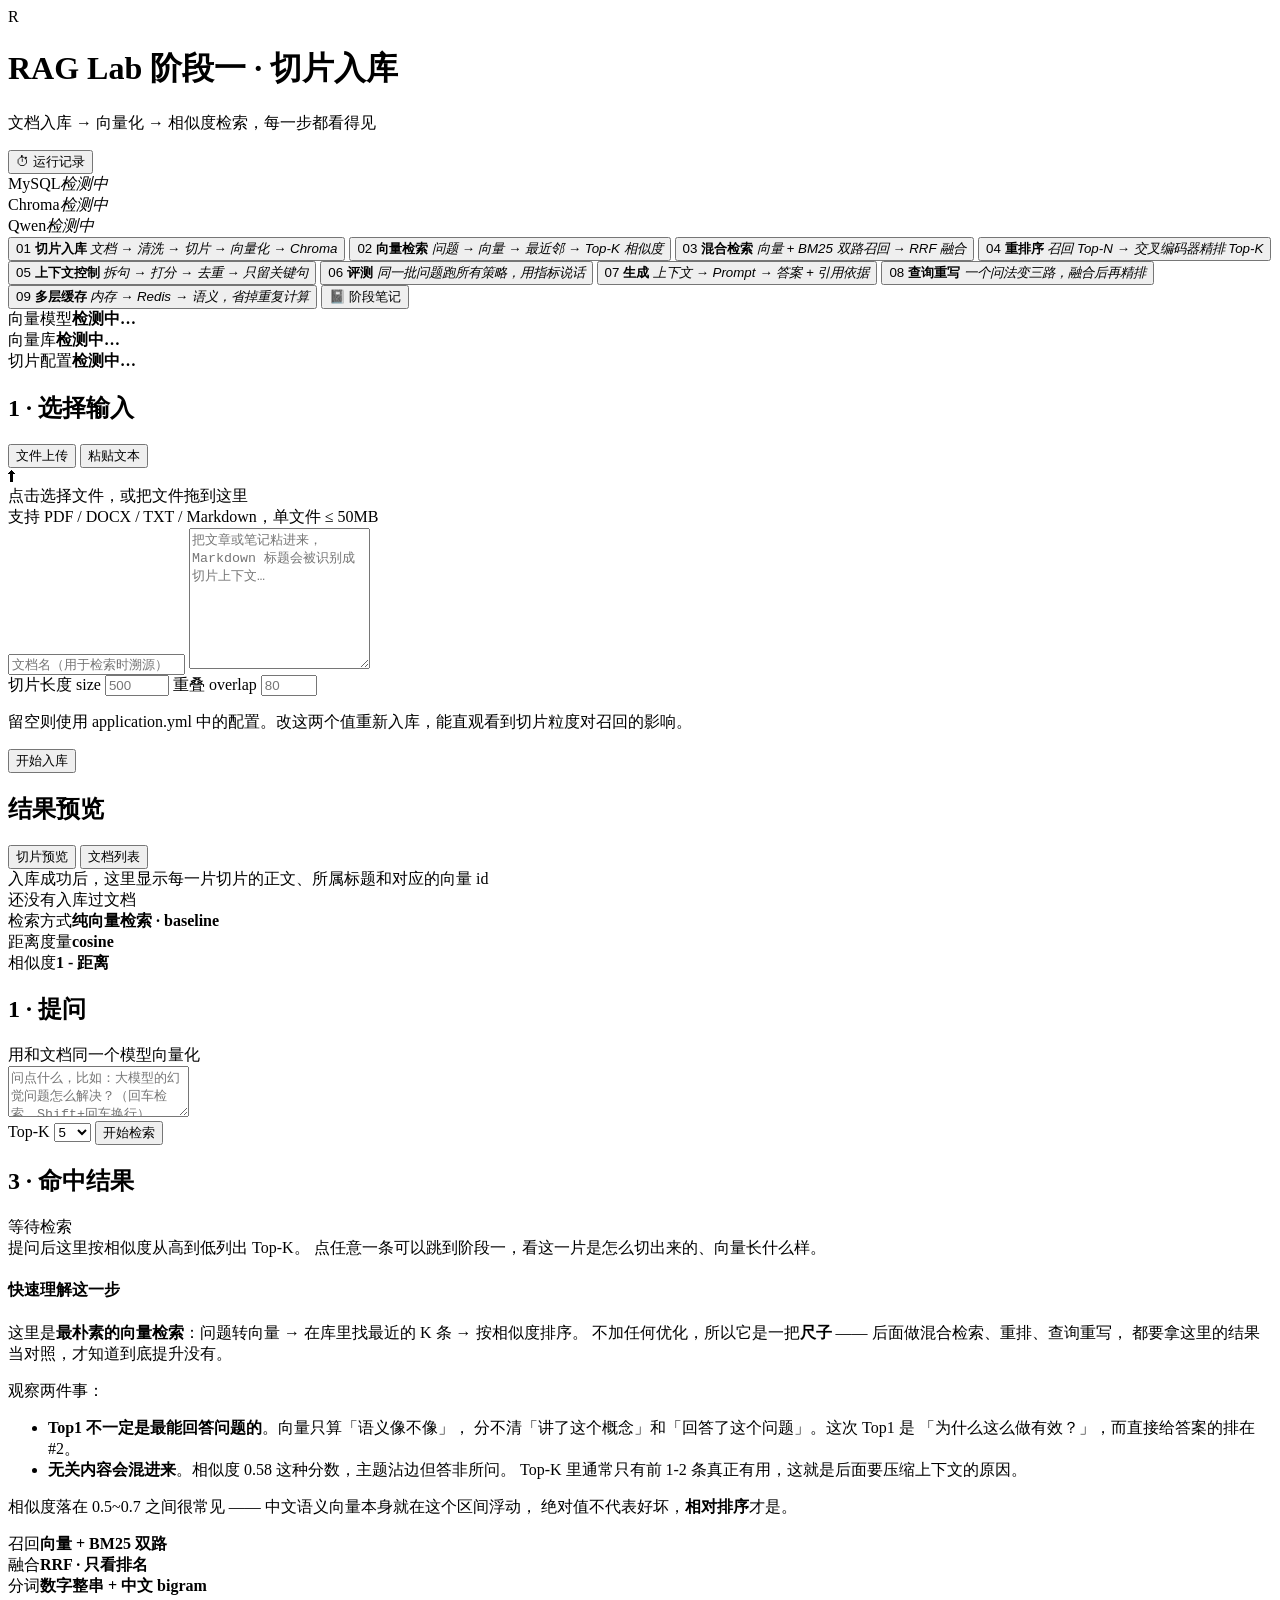
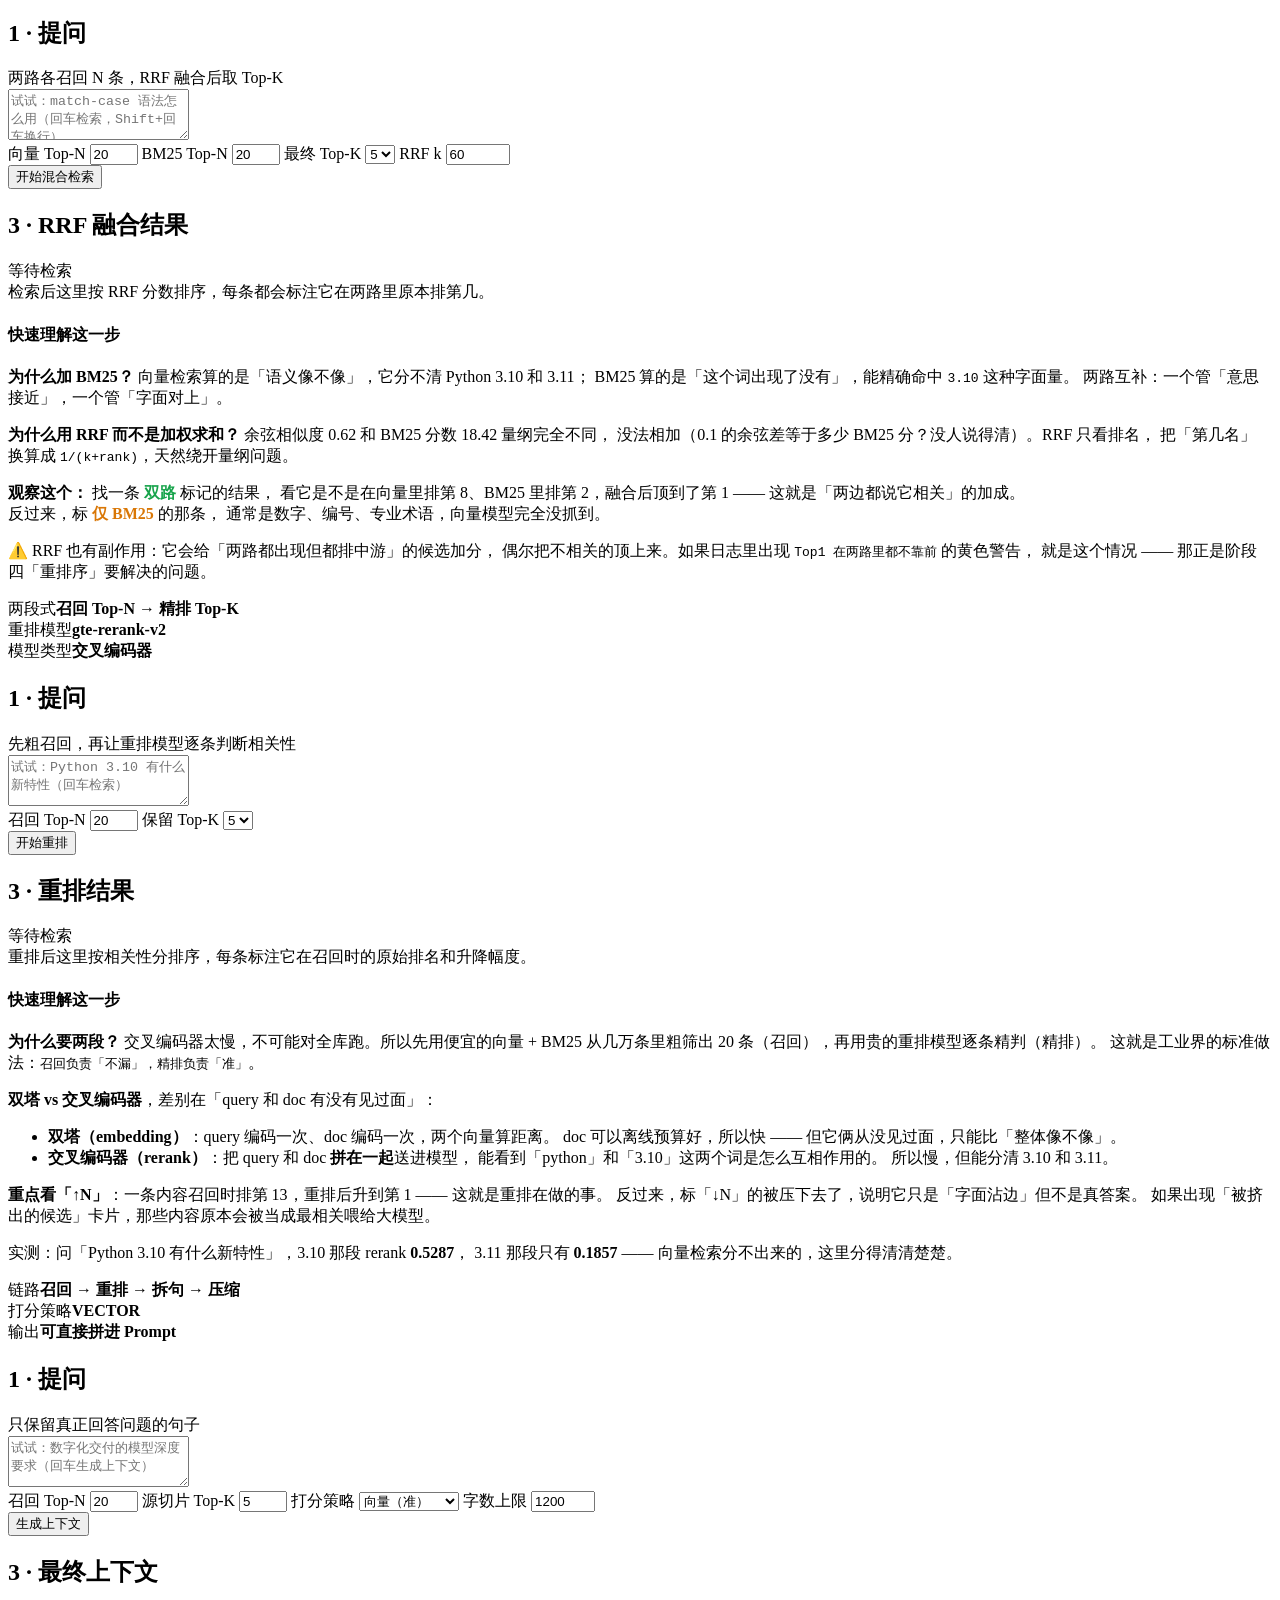
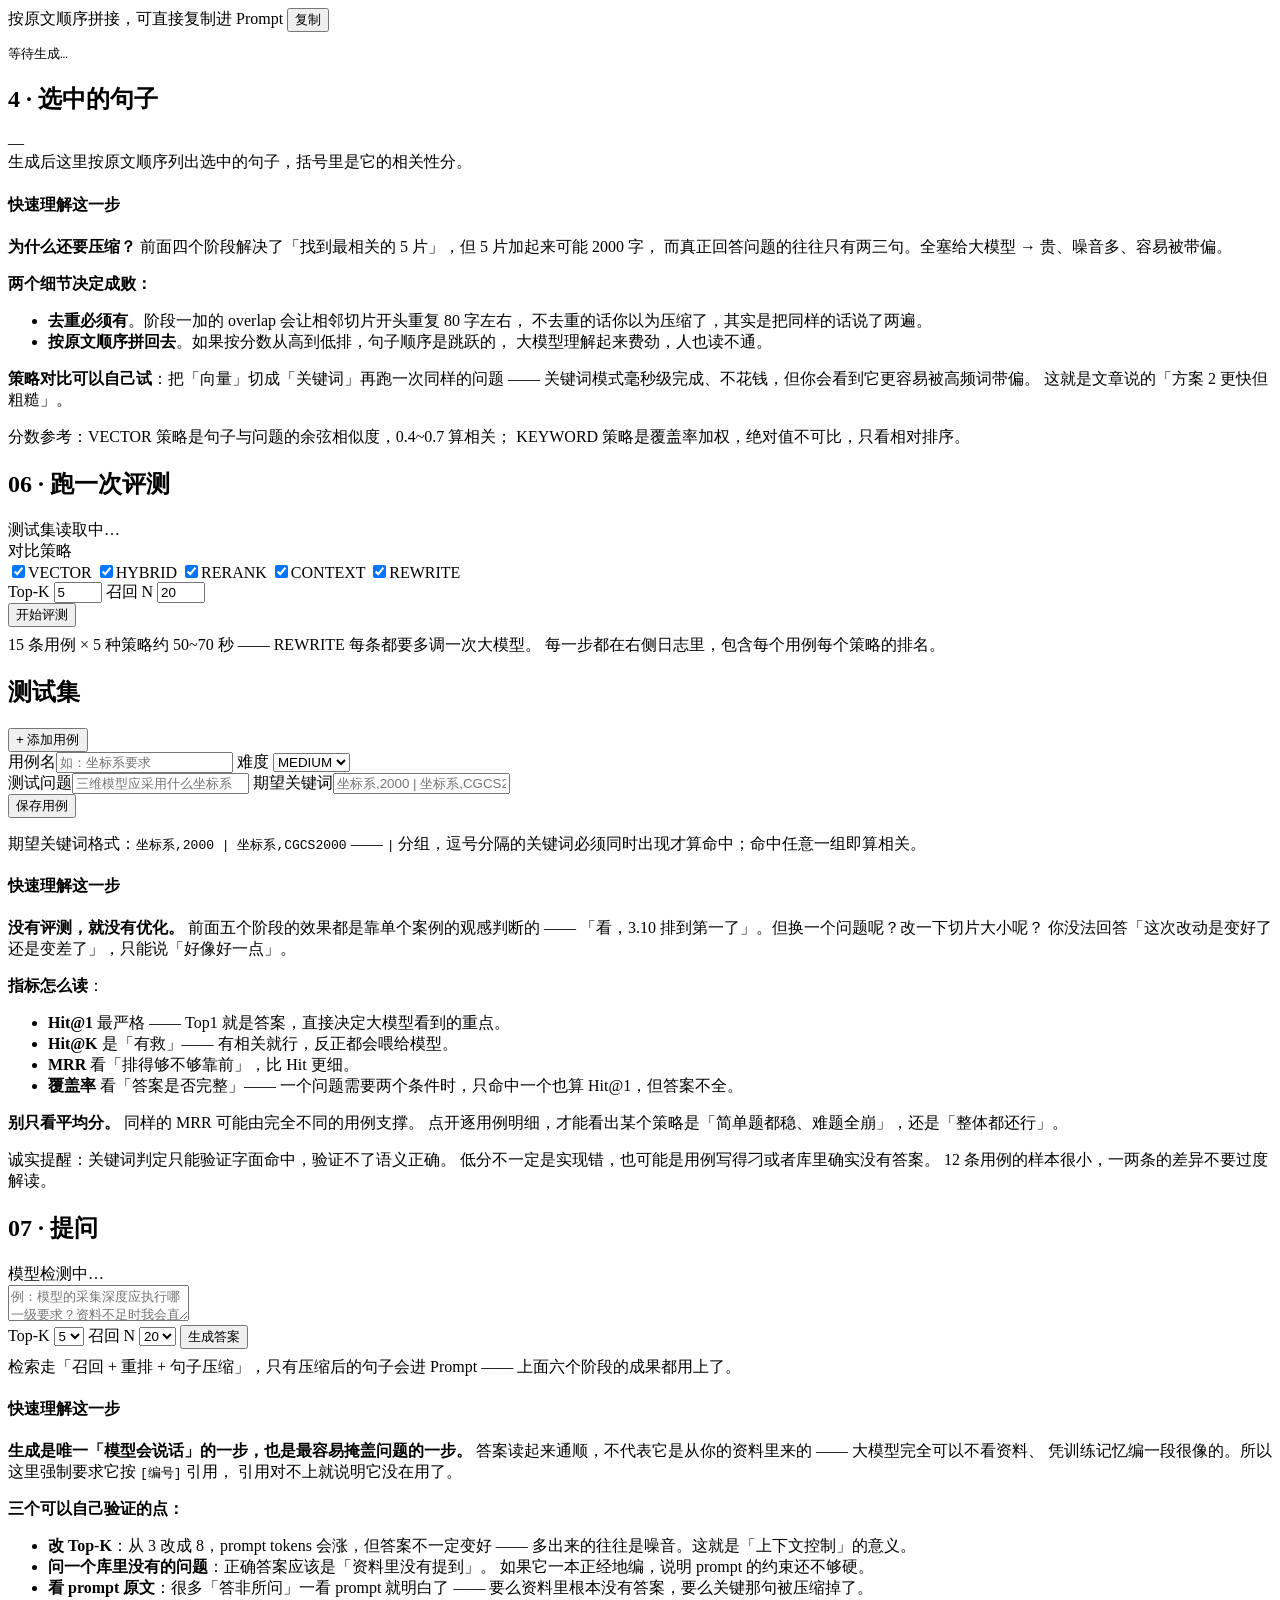
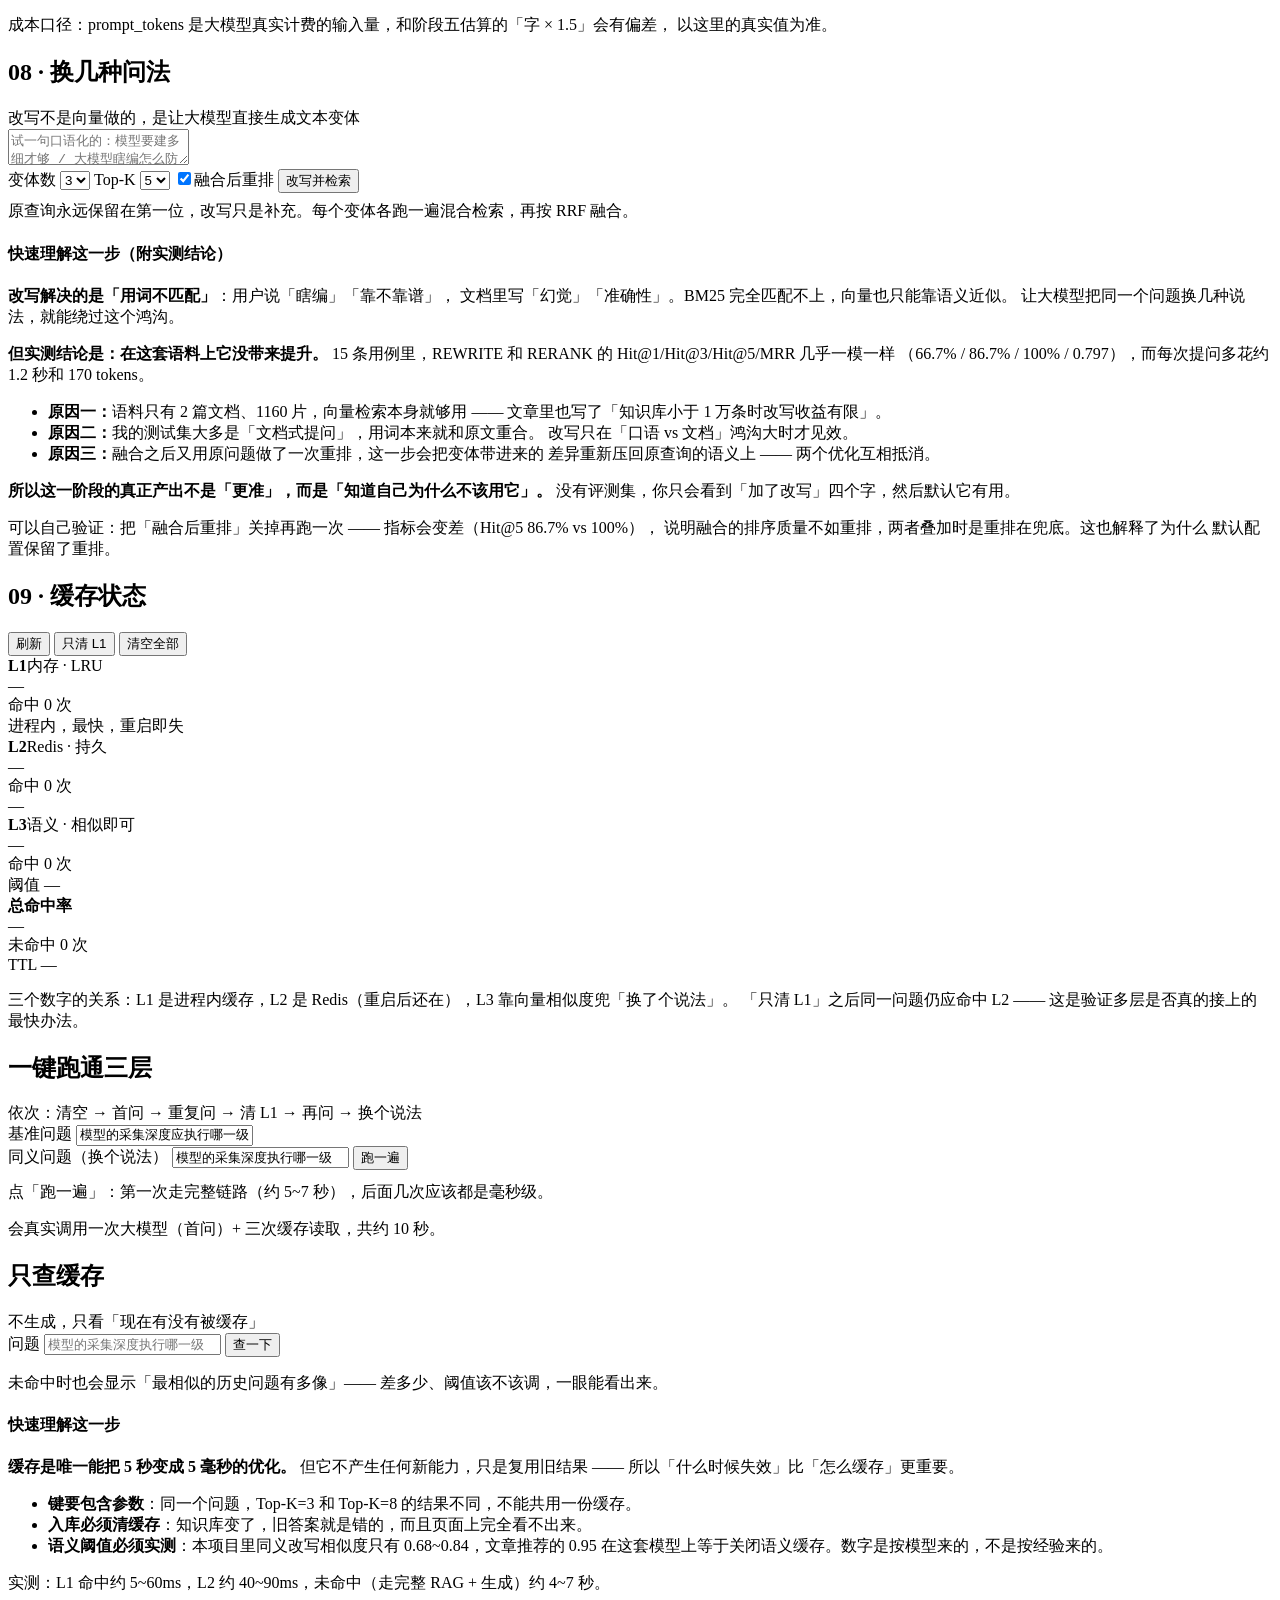
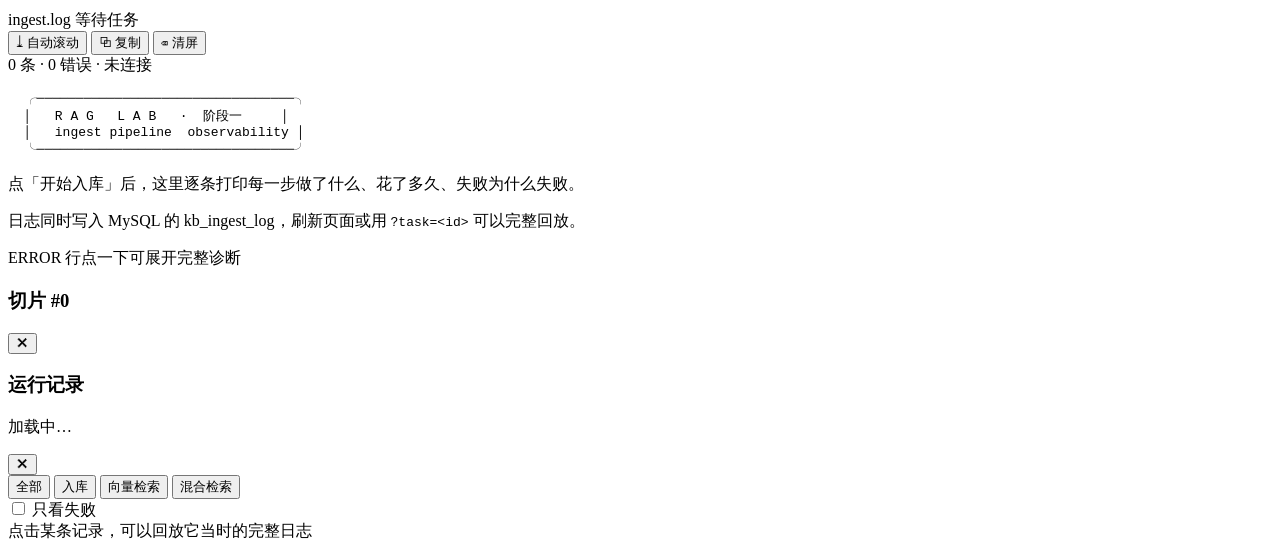
==== commit dd6ec1b5: "阶段九：多层缓存（L1 内存 / L2 Redis / L3 语义） 新增（com.raglab.cache 包，4 个文件）： - RedisClient      手写 RESP2 客户端（SET" ====
--- a/src/main/resources/static/index.html
+++ b/src/main/resources/static/index.html
@@ -87,6 +87,13 @@
                 <i>一个问法变三路，融合后再精排</i>
             </span>
         </button>
+        <button class="stage-tab" data-stage="9">
+            <span class="st-num">09</span>
+            <span class="st-text">
+                <b>多层缓存</b>
+                <i>内存 → Redis → 语义，省掉重复计算</i>
+            </span>
+        </button>
         <button class="note-btn" id="btnNotes" title="跳到当前阶段的笔记：开发总结 + 学习笔记">📓 阶段笔记</button>
     </nav>
 
@@ -855,6 +862,112 @@
                     可以自己验证：把「融合后重排」关掉再跑一次 —— 指标会变差（Hit@5 86.7% vs 100%），
                     说明融合的排序质量不如重排，两者叠加时是重排在兜底。这也解释了为什么
                     默认配置保留了重排。
+                </p>
+            </div>
+        </section>
+
+        <!-- ==================== 阶段九：多层缓存 ==================== -->
+        <section class="left hidden" id="stage9Pane">
+
+            <div class="card">
+                <div class="card-head">
+                    <h2>09 · 缓存状态</h2>
+                    <div class="cache-actions">
+                        <button class="mini-btn" id="btnCacheRefresh">刷新</button>
+                        <button class="mini-btn" id="btnCacheClearL1" title="只清内存层，用来验证 L2 是否生效">只清 L1</button>
+                        <button class="mini-btn danger-mini" id="btnCacheClear">清空全部</button>
+                    </div>
+                </div>
+
+                <div class="cache-grid">
+                    <div class="cache-layer">
+                        <div class="cl-head"><b>L1</b><span>内存 · LRU</span></div>
+                        <div class="cl-main" id="cacheL1Size">—</div>
+                        <div class="cl-sub">命中 <span id="cacheL1Hits">0</span> 次</div>
+                        <div class="cl-note">进程内，最快，重启即失</div>
+                    </div>
+                    <div class="cache-layer">
+                        <div class="cl-head"><b>L2</b><span>Redis · 持久</span></div>
+                        <div class="cl-main" id="cacheL2Size">—</div>
+                        <div class="cl-sub">命中 <span id="cacheL2Hits">0</span> 次</div>
+                        <div class="cl-note" id="cacheRedisAddr">—</div>
+                    </div>
+                    <div class="cache-layer">
+                        <div class="cl-head"><b>L3</b><span>语义 · 相似即可</span></div>
+                        <div class="cl-main" id="cacheL3Size">—</div>
+                        <div class="cl-sub">命中 <span id="cacheL3Hits">0</span> 次</div>
+                        <div class="cl-note" id="cacheThreshold">阈值 —</div>
+                    </div>
+                    <div class="cache-layer total">
+                        <div class="cl-head"><b>总命中率</b><span id="cacheRateSub"></span></div>
+                        <div class="cl-main" id="cacheHitRate">—</div>
+                        <div class="cl-sub">未命中 <span id="cacheMisses">0</span> 次</div>
+                        <div class="cl-note" id="cacheTtl">TTL —</div>
+                    </div>
+                </div>
+                <p class="hint-inline">
+                    三个数字的关系：L1 是进程内缓存，L2 是 Redis（重启后还在），L3 靠向量相似度兜「换了个说法」。
+                    「只清 L1」之后同一问题仍应命中 L2 —— 这是验证多层是否真的接上的最快办法。
+                </p>
+            </div>
+
+            <div class="card">
+                <div class="card-head">
+                    <h2>一键跑通三层</h2>
+                    <span class="hint-inline">依次：清空 → 首问 → 重复问 → 清 L1 → 再问 → 换个说法</span>
+                </div>
+                <div class="retrieve-bar">
+                    <label style="flex:1">基准问题
+                        <input class="input" id="cacheDemoQuery" value="模型的采集深度应执行哪一级要求">
+                    </label>
+                </div>
+                <div class="retrieve-bar">
+                    <label style="flex:1">同义问题（换个说法）
+                        <input class="input" id="cacheDemoParaphrase" value="模型的采集深度执行哪一级">
+                    </label>
+                    <button class="primary" id="btnCacheDemo">
+                        <span class="spinner hidden"></span><span class="btn-text">跑一遍</span>
+                    </button>
+                </div>
+                <div id="cacheDemoPane" class="result-pane" style="margin-top:12px">
+                    <div class="empty">点「跑一遍」：第一次走完整链路（约 5~7 秒），后面几次应该都是毫秒级。</div>
+                </div>
+                <p class="hint-inline">
+                    会真实调用一次大模型（首问）+ 三次缓存读取，共约 10 秒。
+                </p>
+            </div>
+
+            <div class="card">
+                <div class="card-head">
+                    <h2>只查缓存</h2>
+                    <span class="hint-inline">不生成，只看「现在有没有被缓存」</span>
+                </div>
+                <div class="retrieve-bar">
+                    <label style="flex:1">问题
+                        <input class="input" id="cacheProbeQuery" placeholder="模型的采集深度执行哪一级">
+                    </label>
+                    <button class="mini-btn" id="btnCacheProbe">查一下</button>
+                </div>
+                <div id="cacheProbePane" class="result-pane" style="margin-top:10px"></div>
+                <p class="hint-inline">
+                    未命中时也会显示「最相似的历史问题有多像」—— 差多少、阈值该不该调，一眼能看出来。
+                </p>
+            </div>
+
+            <div class="card learn-note">
+                <h4>快速理解这一步</h4>
+                <p>
+                    <b>缓存是唯一能把 5 秒变成 5 毫秒的优化。</b> 但它不产生任何新能力，只是复用旧结果 ——
+                    所以「什么时候失效」比「怎么缓存」更重要。
+                </p>
+                <ul>
+                    <li><b>键要包含参数</b>：同一个问题，Top-K=3 和 Top-K=8 的结果不同，不能共用一份缓存。</li>
+                    <li><b>入库必须清缓存</b>：知识库变了，旧答案就是错的，而且页面上完全看不出来。</li>
+                    <li><b>语义阈值必须实测</b>：本项目里同义改写相似度只有 0.68~0.84，文章推荐的 0.95
+                        在这套模型上等于关闭语义缓存。数字是按模型来的，不是按经验来的。</li>
+                </ul>
+                <p class="dim">
+                    实测：L1 命中约 5~60ms，L2 约 40~90ms，未命中（走完整 RAG + 生成）约 4~7 秒。
                 </p>
             </div>
         </section>
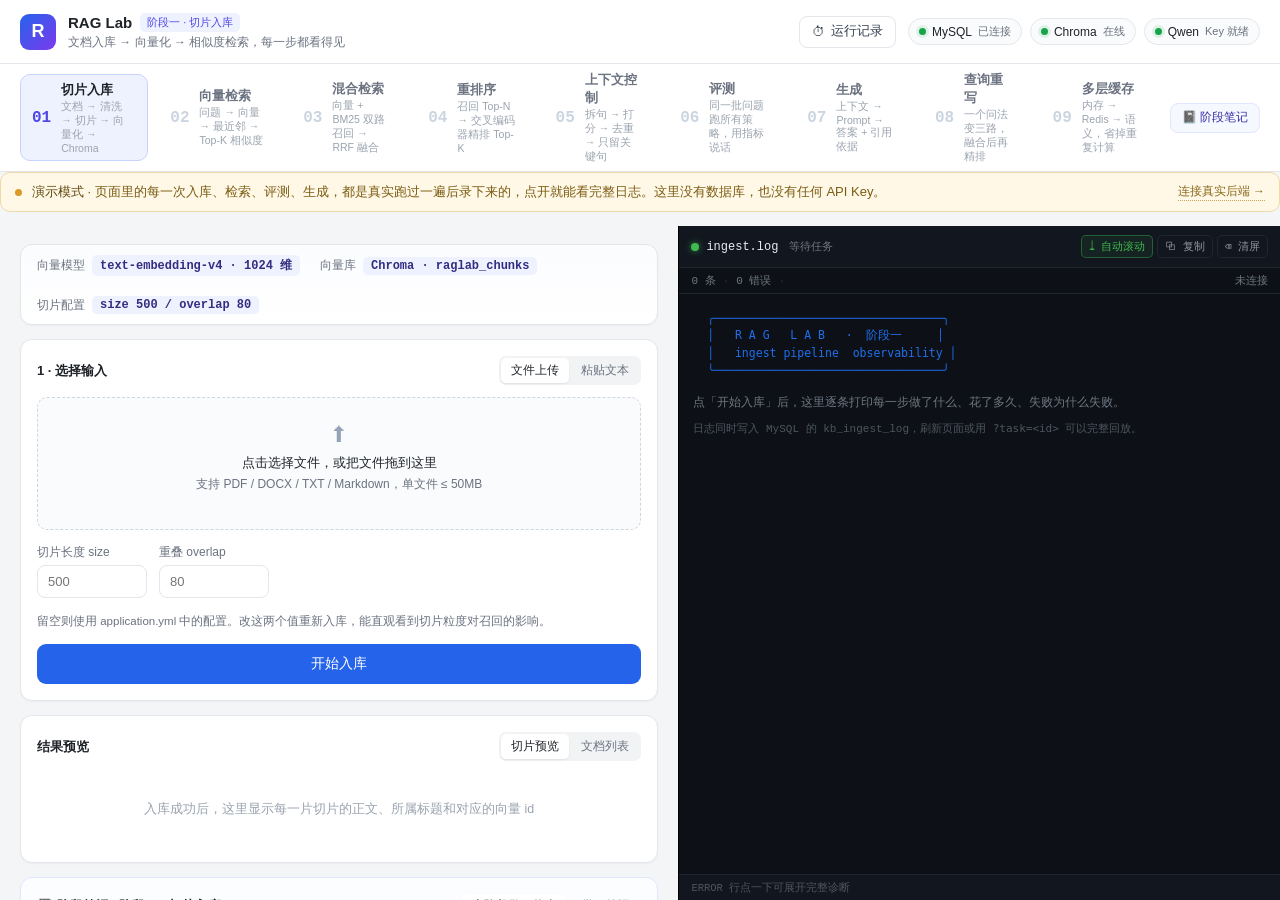
==== commit f24f7146: "发布：静态回放站 把 9 个阶段打包成纯静态站点，别人的浏览器里没有后端、没有数据库、没有 API Key。  - demo-boot.js：接管 window.fetch 与 window.Even" ====
--- a/src/main/resources/static/index.html
+++ b/src/main/resources/static/index.html
@@ -4,7 +4,7 @@
     <meta charset="UTF-8">
     <meta name="viewport" content="width=device-width, initial-scale=1.0">
     <title>RAG Lab · 阶段一 文档切片入库</title>
-    <link rel="stylesheet" href="/style.css">
+    <link rel="stylesheet" href="./style.css">
 </head>
 <body>
 <div class="app">
@@ -1047,7 +1047,8 @@
     </div>
 </aside>
 
-<script src="/notes.js"></script>
-<script src="/app.js"></script>
+<script src="./notes.js"></script>
+<script src="./demo-boot.js"></script>
+<script src="./app.js"></script>
 </body>
 </html>
--- a/src/main/resources/static/style.css
+++ b/src/main/resources/static/style.css
@@ -0,0 +1,3513 @@
+/* ============================================================
+   RAG Lab · 阶段一
+   左侧浅色操作区 + 右侧深色终端日志窗口
+   ============================================================ */
+
+:root {
+    --bg: #f4f5f7;
+    --card: #ffffff;
+    --line: #e3e6ea;
+    --text: #1f2328;
+    --muted: #6b7280;
+    --primary: #2563eb;
+    --primary-hover: #1d4ed8;
+    --ok: #16a34a;
+    --warn: #d97706;
+    --err: #dc2626;
+
+    --log-bg: #0d1117;
+    --log-bg2: #12171f;
+    --log-line: #1f2630;
+    --log-text: #c9d1d9;
+    --log-muted: #6e7681;
+    --c-info: #58a6ff;
+    --c-ok: #3fb950;
+    --c-warn: #d29922;
+    --c-err: #f85149;
+    --mono: "JetBrains Mono", "Cascadia Code", Consolas, "Courier New", monospace;
+}
+
+* {
+    box-sizing: border-box;
+}
+
+html, body {
+    margin: 0;
+    padding: 0;
+    height: 100%;
+}
+
+body {
+    font-family: -apple-system, BlinkMacSystemFont, "Segoe UI", "Microsoft YaHei", sans-serif;
+    background: var(--bg);
+    color: var(--text);
+    font-size: 14px;
+    -webkit-font-smoothing: antialiased;
+}
+
+.app {
+    height: 100vh;
+    display: flex;
+    flex-direction: column;
+    overflow: hidden;
+}
+
+/* ---------------------- 顶栏 ---------------------- */
+.topbar {
+    height: 64px;
+    flex: 0 0 64px;
+    display: flex;
+    align-items: center;
+    justify-content: space-between;
+    padding: 0 20px;
+    background: #fff;
+    border-bottom: 1px solid var(--line);
+    z-index: 10;
+}
+
+.brand {
+    display: flex;
+    align-items: center;
+    gap: 12px;
+}
+
+.logo {
+    width: 36px;
+    height: 36px;
+    border-radius: 9px;
+    background: linear-gradient(135deg, #2563eb, #7c3aed);
+    color: #fff;
+    font-weight: 700;
+    font-size: 18px;
+    display: grid;
+    place-items: center;
+}
+
+.brand-text h1 {
+    margin: 0;
+    font-size: 15px;
+    font-weight: 600;
+    display: flex;
+    align-items: center;
+    gap: 8px;
+}
+
+.brand-text .phase {
+    font-size: 11px;
+    font-weight: 500;
+    color: #4f46e5;
+    background: #eef2ff;
+    padding: 2px 7px;
+    border-radius: 5px;
+}
+
+.brand-text p {
+    margin: 2px 0 0;
+    font-size: 12px;
+    color: var(--muted);
+}
+
+.health {
+    display: flex;
+    gap: 8px;
+}
+
+.pill {
+    display: flex;
+    align-items: center;
+    gap: 6px;
+    padding: 5px 10px;
+    border: 1px solid var(--line);
+    border-radius: 999px;
+    font-size: 12px;
+    background: #fafbfc;
+}
+
+.pill i {
+    width: 7px;
+    height: 7px;
+    border-radius: 50%;
+    background: #cbd5e1;
+    flex: 0 0 7px;
+}
+
+.pill em {
+    font-style: normal;
+    color: var(--muted);
+    font-size: 11px;
+}
+
+.pill.ok i {
+    background: var(--ok);
+    box-shadow: 0 0 0 3px rgba(22, 163, 74, .12);
+}
+
+.pill.bad i {
+    background: var(--err);
+    box-shadow: 0 0 0 3px rgba(220, 38, 38, .12);
+}
+
+.pill.bad em {
+    color: var(--err);
+}
+
+/* ---------------------- 工作区 ---------------------- */
+.workspace {
+    flex: 1;
+    display: grid;
+    grid-template-columns: minmax(0, 1fr) clamp(500px, 47%, 860px);
+    min-height: 0;
+}
+
+.left {
+    overflow-y: auto;
+    padding: 18px 20px 40px;
+    display: flex;
+    flex-direction: column;
+    gap: 14px;
+}
+
+/* ---------------------- 卡片 ---------------------- */
+.card {
+    background: var(--card);
+    border: 1px solid var(--line);
+    border-radius: 12px;
+    padding: 16px;
+    box-shadow: 0 1px 2px rgba(16, 24, 40, .04);
+}
+
+.card-head {
+    display: flex;
+    align-items: center;
+    justify-content: space-between;
+    margin-bottom: 12px;
+}
+
+.card-head h2 {
+    margin: 0;
+    font-size: 13px;
+    font-weight: 600;
+    color: var(--text);
+}
+
+.tabs {
+    display: flex;
+    gap: 2px;
+    background: #f1f3f5;
+    padding: 2px;
+    border-radius: 7px;
+}
+
+.tab {
+    border: 0;
+    background: transparent;
+    padding: 4px 10px;
+    font-size: 12px;
+    color: var(--muted);
+    border-radius: 5px;
+    cursor: pointer;
+    font-family: inherit;
+}
+
+.tab.active {
+    background: #fff;
+    color: var(--text);
+    box-shadow: 0 1px 2px rgba(0, 0, 0, .08);
+}
+
+/* ---------------------- 上传 ---------------------- */
+.dropzone {
+    border: 1.5px dashed #cfd6de;
+    border-radius: 10px;
+    padding: 26px 16px;
+    text-align: center;
+    cursor: pointer;
+    transition: .15s;
+    background: #fafbfc;
+}
+
+.dropzone:hover, .dropzone.dragover {
+    border-color: var(--primary);
+    background: #f5f8ff;
+}
+
+.dz-icon {
+    font-size: 22px;
+    color: #94a3b8;
+    line-height: 1;
+    margin-bottom: 8px;
+}
+
+.dz-main {
+    font-size: 13px;
+    color: var(--text);
+    margin-bottom: 4px;
+}
+
+.dz-sub {
+    font-size: 12px;
+    color: var(--muted);
+}
+
+.dz-file {
+    margin-top: 10px;
+    font-size: 12px;
+    color: var(--primary);
+    font-family: var(--mono);
+    word-break: break-all;
+}
+
+.input, .textarea {
+    width: 100%;
+    border: 1px solid var(--line);
+    border-radius: 8px;
+    padding: 8px 10px;
+    font-size: 13px;
+    font-family: inherit;
+    color: var(--text);
+    background: #fff;
+    outline: none;
+    transition: .15s;
+}
+
+.input:focus, .textarea:focus {
+    border-color: var(--primary);
+    box-shadow: 0 0 0 3px rgba(37, 99, 235, .1);
+}
+
+.textarea {
+    margin-top: 8px;
+    resize: vertical;
+    font-family: var(--mono);
+    font-size: 12.5px;
+    line-height: 1.6;
+}
+
+.params {
+    margin-top: 14px;
+    display: flex;
+    gap: 12px;
+    flex-wrap: wrap;
+    align-items: flex-end;
+}
+
+.params label {
+    display: flex;
+    flex-direction: column;
+    gap: 4px;
+    font-size: 12px;
+    color: var(--muted);
+}
+
+.input.num {
+    width: 110px;
+}
+
+.hint {
+    flex: 1 1 100%;
+    margin: 2px 0 0;
+    font-size: 11.5px;
+    color: var(--muted);
+    line-height: 1.6;
+}
+
+.primary {
+    margin-top: 14px;
+    width: 100%;
+    height: 40px;
+    border: 0;
+    border-radius: 9px;
+    background: var(--primary);
+    color: #fff;
+    font-size: 14px;
+    font-weight: 500;
+    font-family: inherit;
+    cursor: pointer;
+    display: flex;
+    align-items: center;
+    justify-content: center;
+    gap: 8px;
+    transition: .15s;
+}
+
+.primary:hover:not(:disabled) {
+    background: var(--primary-hover);
+}
+
+.primary:disabled {
+    opacity: .6;
+    cursor: not-allowed;
+}
+
+.spinner {
+    width: 14px;
+    height: 14px;
+    border: 2px solid rgba(255, 255, 255, .35);
+    border-top-color: #fff;
+    border-radius: 50%;
+    animation: spin .7s linear infinite;
+}
+
+@keyframes spin {
+    to {
+        transform: rotate(360deg);
+    }
+}
+
+.hidden {
+    display: none !important;
+}
+
+/* ---------------------- 任务卡片 ---------------------- */
+.badge-status {
+    font-size: 11px;
+    font-weight: 600;
+    padding: 3px 9px;
+    border-radius: 999px;
+    background: #eef2ff;
+    color: #4338ca;
+    font-family: var(--mono);
+}
+
+.badge-status.success {
+    background: #ecfdf5;
+    color: var(--ok);
+}
+
+.badge-status.failed {
+    background: #fef2f2;
+    color: var(--err);
+}
+
+.task-line {
+    font-size: 12px;
+    color: var(--muted);
+    font-family: var(--mono);
+    margin-bottom: 10px;
+    word-break: break-all;
+}
+
+.progress {
+    height: 6px;
+    background: #eef1f4;
+    border-radius: 999px;
+    overflow: hidden;
+}
+
+.progress-bar {
+    height: 100%;
+    width: 0;
+    background: linear-gradient(90deg, #2563eb, #7c3aed);
+    border-radius: 999px;
+    transition: width .4s ease;
+}
+
+.task-stats {
+    display: grid;
+    grid-template-columns: repeat(4, 1fr);
+    gap: 8px;
+    margin-top: 12px;
+}
+
+.task-stats > div {
+    display: flex;
+    flex-direction: column;
+    gap: 2px;
+    padding: 8px 10px;
+    background: #f8f9fb;
+    border-radius: 8px;
+}
+
+.task-stats span {
+    font-size: 14px;
+    font-weight: 600;
+    font-family: var(--mono);
+    color: var(--text);
+}
+
+.task-stats small {
+    font-size: 11px;
+    color: var(--muted);
+}
+
+.task-error {
+    margin-top: 12px;
+    padding: 10px 12px;
+    border-radius: 8px;
+    background: #fef2f2;
+    border: 1px solid #fecaca;
+    color: #991b1b;
+    font-size: 12px;
+    font-family: var(--mono);
+    white-space: pre-wrap;
+    line-height: 1.6;
+    max-height: 180px;
+    overflow: auto;
+}
+
+/* ---------------------- 结果区 ---------------------- */
+.result-pane {
+    max-height: 420px;
+    overflow-y: auto;
+}
+
+.empty {
+    padding: 28px 12px;
+    text-align: center;
+    color: #9aa3af;
+    font-size: 12.5px;
+}
+
+.chunk-item {
+    border: 1px solid var(--line);
+    border-radius: 9px;
+    padding: 10px 12px;
+    margin-bottom: 8px;
+    background: #fcfcfd;
+}
+
+.chunk-item .ci-head {
+    display: flex;
+    align-items: center;
+    gap: 8px;
+    font-size: 11.5px;
+    color: var(--muted);
+    font-family: var(--mono);
+    margin-bottom: 6px;
+    flex-wrap: wrap;
+}
+
+.ci-idx {
+    background: #eef2ff;
+    color: #4338ca;
+    padding: 1px 6px;
+    border-radius: 4px;
+    font-weight: 600;
+}
+
+.ci-heading {
+    color: #7c3aed;
+    background: #f5f3ff;
+    padding: 1px 6px;
+    border-radius: 4px;
+    max-width: 240px;
+    overflow: hidden;
+    text-overflow: ellipsis;
+    white-space: nowrap;
+}
+
+.ci-body {
+    font-size: 12.5px;
+    line-height: 1.7;
+    color: #374151;
+    white-space: pre-wrap;
+    word-break: break-word;
+    max-height: 110px;
+    overflow: hidden;
+    position: relative;
+}
+
+.chunk-item.expanded .ci-body {
+    max-height: none;
+}
+
+.doc-item {
+    display: flex;
+    align-items: center;
+    justify-content: space-between;
+    gap: 10px;
+    padding: 9px 10px;
+    border: 1px solid var(--line);
+    border-radius: 8px;
+    margin-bottom: 6px;
+    font-size: 12.5px;
+    cursor: pointer;
+    transition: .12s;
+}
+
+.doc-item:hover {
+    border-color: var(--primary);
+    background: #f8faff;
+}
+
+.doc-name {
+    overflow: hidden;
+    text-overflow: ellipsis;
+    white-space: nowrap;
+}
+
+.doc-meta {
+    font-family: var(--mono);
+    font-size: 11px;
+    color: var(--muted);
+    flex: 0 0 auto;
+}
+
+.dot-s {
+    display: inline-block;
+    width: 6px;
+    height: 6px;
+    border-radius: 50%;
+    margin-right: 5px;
+}
+
+.dot-s.DONE {
+    background: var(--ok);
+}
+
+.dot-s.FAILED {
+    background: var(--err);
+}
+
+.dot-s.RUNNING, .dot-s.PENDING, .dot-s.PARSING, .dot-s.SPLITTING, .dot-s.EMBEDDING, .dot-s.STORING {
+    background: var(--warn);
+}
+
+/* ============================================================
+   右侧日志黑窗口
+   ============================================================ */
+.log-panel {
+    display: flex;
+    flex-direction: column;
+    min-height: 0;
+    background: var(--log-bg);
+    border-left: 1px solid #000;
+    font-family: var(--mono);
+}
+
+.log-head {
+    flex: 0 0 auto;
+    height: 42px;
+    display: flex;
+    align-items: center;
+    justify-content: space-between;
+    padding: 0 12px;
+    background: var(--log-bg2);
+    border-bottom: 1px solid var(--log-line);
+}
+
+.log-title {
+    display: flex;
+    align-items: center;
+    gap: 7px;
+    font-size: 12px;
+    color: #e6edf3;
+}
+
+.log-title .dot {
+    width: 8px;
+    height: 8px;
+    border-radius: 50%;
+    background: var(--c-ok);
+    box-shadow: 0 0 6px rgba(63, 185, 80, .7);
+}
+
+.log-task {
+    font-size: 11px;
+    color: var(--log-muted);
+    margin-left: 4px;
+    max-width: 190px;
+    overflow: hidden;
+    text-overflow: ellipsis;
+    white-space: nowrap;
+}
+
+.log-tools {
+    display: flex;
+    gap: 4px;
+}
+
+.tool {
+    background: transparent;
+    border: 1px solid var(--log-line);
+    color: #8b949e;
+    font-size: 11px;
+    padding: 3px 7px;
+    border-radius: 5px;
+    cursor: pointer;
+    font-family: inherit;
+    transition: .12s;
+}
+
+.tool:hover {
+    color: #e6edf3;
+    border-color: #30363d;
+    background: #161b22;
+}
+
+.tool.on {
+    color: var(--c-ok);
+    border-color: rgba(63, 185, 80, .4);
+    background: rgba(63, 185, 80, .08);
+}
+
+.log-stats {
+    flex: 0 0 auto;
+    padding: 5px 12px;
+    font-size: 11px;
+    color: var(--log-muted);
+    border-bottom: 1px solid var(--log-line);
+    display: flex;
+    gap: 7px;
+    align-items: center;
+}
+
+.log-stats .sep {
+    color: #30363d;
+}
+
+.err-count.has {
+    color: var(--c-err);
+}
+
+.conn {
+    margin-left: auto;
+}
+
+.conn.live {
+    color: var(--c-ok);
+}
+
+.conn.dead {
+    color: var(--c-err);
+}
+
+.log-body {
+    flex: 1 1 auto;
+    min-height: 0;
+    overflow-y: auto;
+    padding: 10px 0 24px;
+    font-size: 11.5px;
+    line-height: 1.6;
+    color: var(--log-text);
+    scrollbar-width: thin;
+    scrollbar-color: #30363d transparent;
+}
+
+.log-body::-webkit-scrollbar {
+    width: 9px;
+}
+
+.log-body::-webkit-scrollbar-thumb {
+    background: #30363d;
+    border-radius: 5px;
+}
+
+.log-body::-webkit-scrollbar-track {
+    background: transparent;
+}
+
+.log-welcome {
+    padding: 6px 14px 12px;
+    color: var(--log-muted);
+}
+
+.log-welcome pre {
+    margin: 0 0 14px;
+    font-size: 11.5px;
+    line-height: 1.5;
+    color: #1f6feb;
+    overflow: hidden;
+}
+
+.log-welcome p {
+    margin: 0 0 7px;
+    font-size: 12px;
+    line-height: 1.7;
+}
+
+.log-welcome .dim {
+    color: #4d5560;
+    font-size: 11px;
+}
+
+/* ---- 单条日志 ---- */
+.log-line {
+    display: grid;
+    grid-template-columns: 74px 42px auto 1fr auto;
+    gap: 8px;
+    align-items: baseline;
+    padding: 3px 14px 3px 12px;
+    border-left: 2px solid transparent;
+    cursor: default;
+    transition: background .1s;
+}
+
+.log-line:hover {
+    background: rgba(255, 255, 255, .025);
+}
+
+.log-line.has-detail {
+    cursor: pointer;
+}
+
+.log-line .t {
+    color: #484f58;
+    font-size: 11px;
+}
+
+.log-line .badge {
+    font-size: 10px;
+    font-weight: 700;
+    letter-spacing: .3px;
+    text-align: center;
+    border-radius: 3px;
+    padding: 0 4px;
+    line-height: 15px;
+}
+
+.log-line .stage {
+    font-size: 11px;
+    color: #7d8590;
+    padding: 0 5px;
+    border-radius: 3px;
+    background: rgba(110, 118, 129, .12);
+    white-space: nowrap;
+}
+
+.log-line .msg {
+    color: var(--log-text);
+    word-break: break-word;
+    white-space: pre-wrap;
+}
+
+.log-line .cost {
+    font-size: 10.5px;
+    color: #4d5560;
+    white-space: nowrap;
+}
+
+/* 级别配色 */
+.log-line.INFO .badge {
+    background: rgba(88, 166, 255, .13);
+    color: var(--c-info);
+}
+
+.log-line.OK .badge {
+    background: rgba(63, 185, 80, .13);
+    color: var(--c-ok);
+}
+
+.log-line.OK .msg {
+    color: #a5d6a7;
+}
+
+.log-line.WARN {
+    border-left-color: var(--c-warn);
+    background: rgba(210, 153, 34, .05);
+}
+
+.log-line.WARN .badge {
+    background: rgba(210, 153, 34, .15);
+    color: var(--c-warn);
+}
+
+.log-line.WARN .msg {
+    color: #e3b341;
+}
+
+.log-line.ERROR {
+    border-left-color: var(--c-err);
+    background: rgba(248, 81, 73, .07);
+}
+
+.log-line.ERROR .badge {
+    background: rgba(248, 81, 73, .16);
+    color: var(--c-err);
+}
+
+.log-line.ERROR .msg {
+    color: #ff9492;
+}
+
+/* 详情块 */
+.log-detail {
+    grid-column: 1 / -1;
+    margin: 6px 0 4px 0;
+    padding: 9px 11px;
+    background: #05070a;
+    border: 1px solid #21262d;
+    border-left: 2px solid #30363d;
+    border-radius: 5px;
+    color: #9aa4b2;
+    font-size: 11.5px;
+    line-height: 1.7;
+    white-space: pre-wrap;
+    word-break: break-word;
+    max-height: 460px;
+    overflow: auto;
+}
+
+.log-line.ERROR .log-detail {
+    border-left-color: var(--c-err);
+    color: #e0b0ae;
+}
+
+.log-detail::-webkit-scrollbar {
+    width: 8px;
+}
+
+.log-detail::-webkit-scrollbar-thumb {
+    background: #30363d;
+    border-radius: 4px;
+}
+
+.log-foot {
+    flex: 0 0 auto;
+    height: 26px;
+    display: flex;
+    align-items: center;
+    padding: 0 12px;
+    font-size: 10.5px;
+    color: #4d5560;
+    background: var(--log-bg2);
+    border-top: 1px solid var(--log-line);
+}
+
+/* 新日志进入动画 */
+@keyframes fadeIn {
+    from {
+        opacity: 0;
+        transform: translateY(3px);
+    }
+    to {
+        opacity: 1;
+        transform: none;
+    }
+}
+
+.log-line.new {
+    animation: fadeIn .18s ease-out;
+}
+
+/* 响应式 */
+@media (max-width: 1080px) {
+    .workspace {
+        grid-template-columns: 1fr;
+        grid-template-rows: minmax(0, 1fr) minmax(0, 42vh);
+    }
+
+    .log-panel {
+        border-left: 0;
+        border-top: 1px solid #000;
+    }
+}
+
+/* ============================================================
+   切片解剖抽屉
+   ============================================================ */
+.drawer-mask {
+    position: fixed;
+    inset: 0;
+    background: rgba(15, 23, 42, .34);
+    z-index: 90;
+    animation: fadeIn .15s ease-out;
+}
+
+.drawer {
+    position: fixed;
+    top: 0;
+    right: 0;
+    bottom: 0;
+    width: min(660px, 94vw);
+    background: #fff;
+    z-index: 91;
+    display: flex;
+    flex-direction: column;
+    box-shadow: -14px 0 44px rgba(15, 23, 42, .2);
+    animation: slideIn .22s cubic-bezier(.22, .61, .36, 1);
+}
+
+@keyframes slideIn {
+    from { transform: translateX(30px); opacity: .5; }
+    to { transform: none; opacity: 1; }
+}
+
+.drawer-head {
+    flex: 0 0 auto;
+    padding: 15px 18px 13px;
+    border-bottom: 1px solid var(--line);
+    display: flex;
+    align-items: flex-start;
+    justify-content: space-between;
+    gap: 12px;
+    background: linear-gradient(180deg, #fbfcfe, #fff);
+}
+
+.drawer-head h3 {
+    margin: 0;
+    font-size: 15px;
+    font-weight: 600;
+    font-family: var(--mono);
+    color: var(--text);
+}
+
+.drawer-head p {
+    margin: 4px 0 0;
+    font-size: 12px;
+    color: var(--muted);
+    font-family: var(--mono);
+    word-break: break-all;
+}
+
+.drawer-close {
+    flex: 0 0 auto;
+    width: 28px;
+    height: 28px;
+    border: 1px solid var(--line);
+    background: #fff;
+    border-radius: 7px;
+    cursor: pointer;
+    font-size: 13px;
+    color: var(--muted);
+    line-height: 1;
+}
+
+.drawer-close:hover {
+    background: #f3f4f6;
+    color: var(--text);
+}
+
+.drawer-body {
+    flex: 1 1 auto;
+    overflow-y: auto;
+    padding: 16px 18px 40px;
+}
+
+.dw-section {
+    margin-bottom: 20px;
+}
+
+.dw-section > h4 {
+    margin: 0 0 8px;
+    font-size: 12px;
+    font-weight: 600;
+    color: #374151;
+    display: flex;
+    align-items: center;
+    gap: 7px;
+}
+
+.dw-section > h4 .tag {
+    font-size: 10px;
+    font-weight: 500;
+    padding: 1px 6px;
+    border-radius: 4px;
+    background: #eef2ff;
+    color: #4338ca;
+    font-family: var(--mono);
+}
+
+.dw-note {
+    margin: 8px 0 0;
+    padding: 8px 11px;
+    background: #f8fafc;
+    border-left: 2px solid #cbd5e1;
+    border-radius: 0 6px 6px 0;
+    font-size: 11.5px;
+    line-height: 1.75;
+    color: #4b5563;
+}
+
+.dw-note b {
+    color: #1f2328;
+}
+
+.meta-grid {
+    display: grid;
+    grid-template-columns: repeat(auto-fit, minmax(120px, 1fr));
+    gap: 8px;
+}
+
+.meta-cell {
+    padding: 8px 10px;
+    background: #f8f9fb;
+    border-radius: 8px;
+}
+
+.meta-cell small {
+    display: block;
+    font-size: 10.5px;
+    color: var(--muted);
+    margin-bottom: 2px;
+}
+
+.meta-cell span {
+    font-size: 12.5px;
+    font-family: var(--mono);
+    color: var(--text);
+    word-break: break-all;
+}
+
+/* 正文 */
+.chunk-text {
+    padding: 12px 14px;
+    background: #fcfcfd;
+    border: 1px solid var(--line);
+    border-radius: 9px;
+    font-size: 13px;
+    line-height: 1.85;
+    color: #24292f;
+    white-space: pre-wrap;
+    word-break: break-word;
+    max-height: 340px;
+    overflow-y: auto;
+    font-family: -apple-system, "Microsoft YaHei", sans-serif;
+}
+
+.ov-hl {
+    background: linear-gradient(180deg, transparent 55%, #fde68a 55%);
+    border-radius: 2px;
+    position: relative;
+}
+
+.ov-badge {
+    display: inline-block;
+    font-size: 10px;
+    font-family: var(--mono);
+    background: #fef3c7;
+    color: #92400e;
+    border: 1px solid #fde68a;
+    padding: 1px 6px;
+    border-radius: 4px;
+    margin-bottom: 6px;
+}
+
+/* 向量 */
+.vec-stats {
+    display: flex;
+    gap: 14px;
+    flex-wrap: wrap;
+    font-family: var(--mono);
+    font-size: 11.5px;
+    color: #4b5563;
+    margin-bottom: 10px;
+}
+
+.vec-stats b {
+    color: #1f2328;
+}
+
+.vec-bars {
+    border: 1px solid var(--line);
+    border-radius: 9px;
+    padding: 10px 12px;
+    background: #fcfcfd;
+}
+
+.vb-row {
+    display: grid;
+    grid-template-columns: 30px 1fr 66px;
+    align-items: center;
+    gap: 8px;
+    height: 19px;
+}
+
+.vb-idx {
+    font-family: var(--mono);
+    font-size: 10px;
+    color: #9aa3af;
+    text-align: right;
+}
+
+.vb-track {
+    position: relative;
+    height: 9px;
+    background: #eef1f4;
+    border-radius: 3px;
+    overflow: hidden;
+}
+
+.vb-track::after {
+    content: "";
+    position: absolute;
+    left: 50%;
+    top: 0;
+    bottom: 0;
+    width: 1px;
+    background: #cbd5e1;
+}
+
+.vb-fill {
+    position: absolute;
+    top: 0;
+    bottom: 0;
+    border-radius: 2px;
+}
+
+.vb-fill.pos {
+    left: 50%;
+    background: #3b82f6;
+}
+
+.vb-fill.neg {
+    right: 50%;
+    background: #f59e0b;
+}
+
+.vb-val {
+    font-family: var(--mono);
+    font-size: 10.5px;
+    color: #4b5563;
+    text-align: right;
+}
+
+.vec-head-dump {
+    margin-top: 10px;
+    padding: 9px 11px;
+    background: #0d1117;
+    border-radius: 7px;
+    color: #8b949e;
+    font-family: var(--mono);
+    font-size: 11px;
+    line-height: 1.7;
+    word-break: break-all;
+    max-height: 120px;
+    overflow: auto;
+}
+
+.vec-head-dump b {
+    color: #58a6ff;
+}
+
+/* 分组标题（切片列表按 Markdown 标题分组） */
+.group-head {
+    display: flex;
+    align-items: center;
+    gap: 7px;
+    margin: 12px 0 7px;
+    font-size: 12px;
+    color: #7c3aed;
+    font-weight: 500;
+    font-family: var(--mono);
+}
+
+.group-head .count {
+    font-size: 10px;
+    color: #9aa3af;
+    font-family: var(--mono);
+    font-weight: 400;
+}
+
+.group-head:first-child {
+    margin-top: 0;
+}
+
+.chunk-item .ci-preview {
+    font-size: 12.5px;
+    line-height: 1.7;
+    color: #4b5563;
+    white-space: pre-wrap;
+    word-break: break-word;
+    max-height: 66px;
+    overflow: hidden;
+    position: relative;
+}
+
+.chunk-item .ci-preview::after {
+    content: "";
+    position: absolute;
+    left: 0;
+    right: 0;
+    bottom: 0;
+    height: 22px;
+    background: linear-gradient(180deg, rgba(252, 252, 253, 0), #fcfcfd);
+}
+
+.ci-open {
+    margin-top: 7px;
+    font-size: 11.5px;
+    color: var(--primary);
+    cursor: pointer;
+    display: inline-flex;
+    align-items: center;
+    gap: 3px;
+}
+
+.ci-open:hover {
+    text-decoration: underline;
+}
+
+.chunk-item.clickable {
+    cursor: pointer;
+}
+
+.chunk-item.clickable:hover {
+    border-color: #bfdbfe;
+    background: #f8faff;
+}
+
+/* 统计条 */
+.chunk-summary {
+    display: flex;
+    gap: 8px;
+    flex-wrap: wrap;
+    margin-bottom: 10px;
+    padding: 9px 11px;
+    background: #f8f9fb;
+    border-radius: 8px;
+    font-family: var(--mono);
+    font-size: 11px;
+    color: #4b5563;
+}
+
+.chunk-summary b {
+    color: #1f2328;
+}
+
+/* 顶部链路配置条 */
+.pipeline-info {
+    display: flex;
+    gap: 20px;
+    flex-wrap: wrap;
+    padding: 10px 16px;
+    background: linear-gradient(180deg, #fbfcfe, #fff);
+}
+
+.pi-row {
+    display: flex;
+    align-items: center;
+    gap: 7px;
+    font-size: 12px;
+}
+
+.pi-row span {
+    color: var(--muted);
+}
+
+.pi-row b {
+    font-family: var(--mono);
+    font-size: 12px;
+    font-weight: 600;
+    color: #312e81;
+    background: #eef2ff;
+    padding: 2px 8px;
+    border-radius: 5px;
+}
+
+/* ============================================================
+   阶段导航（阶段一 / 阶段二 切换）
+   ============================================================ */
+.stage-nav {
+    flex: 0 0 54px;
+    display: flex;
+    align-items: center;
+    gap: 10px;
+    padding: 0 20px;
+    background: #fff;
+    border-bottom: 1px solid var(--line);
+    position: relative;
+    z-index: 5;
+}
+
+.stage-tab {
+    display: flex;
+    align-items: center;
+    gap: 10px;
+    padding: 6px 15px 6px 11px;
+    border: 1px solid transparent;
+    border-radius: 10px;
+    background: transparent;
+    cursor: pointer;
+    font-family: inherit;
+    transition: .15s;
+    text-align: left;
+}
+
+.stage-tab:hover {
+    background: #f6f8fa;
+}
+
+.stage-tab.active {
+    background: #eef2ff;
+    border-color: #c7d2fe;
+}
+
+.st-num {
+    font-family: var(--mono);
+    font-size: 16px;
+    font-weight: 700;
+    color: #cbd5e1;
+    line-height: 1;
+}
+
+.stage-tab.active .st-num {
+    color: #4f46e5;
+}
+
+.st-text {
+    display: flex;
+    flex-direction: column;
+    gap: 1px;
+}
+
+.st-text b {
+    font-size: 13px;
+    font-weight: 600;
+    color: var(--muted);
+}
+
+.stage-tab.active .st-text b {
+    color: #1f2328;
+}
+
+.st-text i {
+    font-style: normal;
+    font-size: 10.5px;
+    color: #9aa3af;
+}
+
+.stage-tip {
+    margin-left: auto;
+    font-size: 11.5px;
+    color: var(--muted);
+    background: #f8f9fb;
+    padding: 5px 11px;
+    border-radius: 6px;
+    max-width: 400px;
+    overflow: hidden;
+    text-overflow: ellipsis;
+    white-space: nowrap;
+}
+
+/* 面板容器：滚动交给它，内部 .left 不再自己滚 */
+.stage-panes {
+    min-height: 0;
+    overflow-y: auto;
+}
+
+.left {
+    overflow-y: visible;
+}
+
+/* ============================================================
+   阶段二：检索
+   ============================================================ */
+.hint-inline {
+    font-size: 11.5px;
+    color: var(--muted);
+}
+
+.retrieve-bar {
+    margin-top: 10px;
+    display: flex;
+    align-items: flex-end;
+    gap: 12px;
+}
+
+.retrieve-bar label {
+    display: flex;
+    flex-direction: column;
+    gap: 4px;
+    font-size: 12px;
+    color: var(--muted);
+    flex: 0 0 auto;
+}
+
+.retrieve-bar select.input {
+    width: 92px;
+    height: 40px;
+    padding: 0 8px;
+    cursor: pointer;
+}
+
+.retrieve-bar .primary {
+    margin-top: 0;
+    flex: 1;
+}
+
+.ts-vector {
+    margin-top: 12px;
+    padding: 9px 11px;
+    background: #0d1117;
+    border-radius: 8px;
+    color: #8b949e;
+    font-family: var(--mono);
+    font-size: 11px;
+    line-height: 1.75;
+    word-break: break-all;
+    max-height: 110px;
+    overflow: auto;
+}
+
+.ts-vector b {
+    color: #58a6ff;
+}
+
+/* 命中卡片 */
+.hit-item {
+    border: 1px solid var(--line);
+    border-radius: 10px;
+    padding: 11px 13px;
+    margin-bottom: 9px;
+    background: #fcfcfd;
+    cursor: pointer;
+    transition: .15s;
+}
+
+.hit-item:hover {
+    border-color: #bfdbfe;
+    background: #f8faff;
+}
+
+.hit-head {
+    display: flex;
+    align-items: center;
+    gap: 10px;
+    margin-bottom: 6px;
+}
+
+.hit-rank {
+    font-family: var(--mono);
+    font-size: 11px;
+    font-weight: 700;
+    color: #fff;
+    background: #4f46e5;
+    padding: 2px 8px;
+    border-radius: 5px;
+    flex: 0 0 auto;
+}
+
+.hit-item:first-child .hit-rank {
+    background: #16a34a;
+}
+
+.sim-wrap {
+    display: flex;
+    align-items: center;
+    gap: 8px;
+    flex: 1;
+    min-width: 0;
+}
+
+.sim-bar {
+    flex: 1;
+    height: 6px;
+    background: #eef1f4;
+    border-radius: 3px;
+    overflow: hidden;
+    min-width: 40px;
+}
+
+.sim-fill {
+    height: 100%;
+    border-radius: 3px;
+    transition: width .3s ease;
+}
+
+.sim-val {
+    font-family: var(--mono);
+    font-size: 11.5px;
+    font-weight: 700;
+    flex: 0 0 auto;
+}
+
+.hit-meta {
+    font-family: var(--mono);
+    font-size: 10.5px;
+    color: #9aa3af;
+    flex: 0 0 auto;
+}
+
+.hit-title {
+    font-size: 11.5px;
+    color: #7c3aed;
+    font-family: var(--mono);
+    margin-bottom: 5px;
+    overflow: hidden;
+    text-overflow: ellipsis;
+    white-space: nowrap;
+}
+
+.hit-body {
+    font-size: 12.5px;
+    line-height: 1.75;
+    color: #374151;
+    white-space: pre-wrap;
+    word-break: break-word;
+    max-height: 84px;
+    overflow: hidden;
+    position: relative;
+}
+
+.hit-body::after {
+    content: "";
+    position: absolute;
+    left: 0;
+    right: 0;
+    bottom: 0;
+    height: 20px;
+    background: linear-gradient(180deg, rgba(252, 252, 253, 0), #fcfcfd);
+}
+
+.hit-item:hover .hit-body::after {
+    background: linear-gradient(180deg, rgba(248, 250, 255, 0), #f8faff);
+}
+
+.hit-foot {
+    margin-top: 6px;
+    font-size: 10.5px;
+    color: #9aa3af;
+    font-family: var(--mono);
+}
+
+/* 学习小结卡 */
+.learn-note {
+    background: linear-gradient(180deg, #fbfcff, #fff);
+    border-color: #dbeafe;
+}
+
+.learn-note h4 {
+    margin: 0 0 8px;
+    font-size: 12.5px;
+    font-weight: 600;
+    color: #1e40af;
+    display: flex;
+    align-items: center;
+    gap: 6px;
+}
+
+.learn-note p {
+    margin: 0 0 8px;
+    font-size: 12px;
+    line-height: 1.8;
+    color: #4b5563;
+}
+
+.learn-note p.dim {
+    margin-bottom: 0;
+    color: #6b7280;
+    font-size: 11.5px;
+}
+
+.learn-note ul {
+    margin: 0 0 8px;
+    padding-left: 18px;
+}
+
+.learn-note li {
+    font-size: 12px;
+    line-height: 1.8;
+    color: #4b5563;
+    margin-bottom: 4px;
+}
+
+.learn-note b {
+    color: #1f2328;
+}
+
+.learn-note code {
+    font-family: var(--mono);
+    font-size: 11px;
+    background: #f1f5f9;
+    padding: 1px 5px;
+    border-radius: 4px;
+}
+
+/* ============================================================
+   阶段三：混合检索
+   ============================================================ */
+.hybrid-params {
+    margin-top: 10px;
+    display: grid;
+    grid-template-columns: repeat(4, minmax(0, 1fr));
+    gap: 10px;
+}
+
+.hybrid-params label {
+    display: flex;
+    flex-direction: column;
+    gap: 4px;
+    font-size: 12px;
+    color: var(--muted);
+    min-width: 0;
+}
+
+.hybrid-params .input {
+    width: 100%;
+    height: 36px;
+}
+
+.hybrid-params select.input {
+    padding: 0 6px;
+    cursor: pointer;
+}
+
+.hybrid-params + .primary {
+    margin-top: 12px;
+}
+
+/* 融合结果卡片 */
+.hybrid-hit .hy-head {
+    display: flex;
+    align-items: center;
+    gap: 8px;
+    margin-bottom: 7px;
+    flex-wrap: wrap;
+}
+
+.src-badge {
+    font-size: 10.5px;
+    font-weight: 600;
+    padding: 2px 7px;
+    border-radius: 5px;
+    font-family: var(--mono);
+    flex: 0 0 auto;
+}
+
+.src-badge.both {
+    background: #dcfce7;
+    color: #15803d;
+}
+
+.src-badge.vec {
+    background: #dbeafe;
+    color: #1d4ed8;
+}
+
+.src-badge.bm25 {
+    background: #fef3c7;
+    color: #b45309;
+}
+
+.rrf-val {
+    font-family: var(--mono);
+    font-size: 11.5px;
+    font-weight: 700;
+    color: #4f46e5;
+    flex: 0 0 auto;
+}
+
+.move {
+    font-size: 10.5px;
+    font-family: var(--mono);
+    flex: 0 0 auto;
+}
+
+.move.up {
+    color: #16a34a;
+}
+
+.move.down {
+    color: #dc2626;
+}
+
+.move.same {
+    color: #9aa3af;
+}
+
+.rank-pair {
+    display: flex;
+    align-items: center;
+    gap: 6px;
+    font-family: var(--mono);
+    font-size: 10.5px;
+    color: #6b7280;
+    margin-bottom: 7px;
+    flex-wrap: wrap;
+}
+
+.rank-pair i {
+    color: #cbd5e1;
+    font-style: normal;
+}
+
+.rank-pair .rp.miss {
+    color: #cbd5e1;
+}
+
+@media (max-width: 720px) {
+    .hybrid-params {
+        grid-template-columns: repeat(2, minmax(0, 1fr));
+    }
+}
+
+/* ============================================================
+   运行记录入口 + 抽屉
+   ============================================================ */
+.top-right {
+    display: flex;
+    align-items: center;
+    gap: 12px;
+}
+
+.ghost-btn {
+    display: flex;
+    align-items: center;
+    gap: 6px;
+    height: 32px;
+    padding: 0 12px;
+    border: 1px solid var(--line);
+    border-radius: 8px;
+    background: #fff;
+    color: #374151;
+    font-size: 12.5px;
+    font-family: inherit;
+    cursor: pointer;
+    transition: .15s;
+}
+
+.ghost-btn:hover {
+    border-color: #c7d2fe;
+    background: #f5f8ff;
+    color: #3730a3;
+}
+
+.gb-icon {
+    font-size: 13px;
+}
+
+.run-drawer {
+    width: min(580px, 94vw);
+}
+
+.run-filters {
+    flex: 0 0 auto;
+    display: flex;
+    align-items: center;
+    justify-content: space-between;
+    gap: 10px;
+    padding: 9px 18px;
+    border-bottom: 1px solid var(--line);
+    background: #fbfcfe;
+    flex-wrap: wrap;
+}
+
+.rf-group {
+    display: flex;
+    gap: 3px;
+    background: #f1f3f5;
+    padding: 2px;
+    border-radius: 7px;
+}
+
+.rf {
+    border: 0;
+    background: transparent;
+    padding: 4px 10px;
+    font-size: 11.5px;
+    color: var(--muted);
+    border-radius: 5px;
+    cursor: pointer;
+    font-family: inherit;
+    white-space: nowrap;
+}
+
+.rf.active {
+    background: #fff;
+    color: #312e81;
+    font-weight: 600;
+    box-shadow: 0 1px 2px rgba(0, 0, 0, .08);
+}
+
+.rf-fail {
+    display: flex;
+    align-items: center;
+    gap: 5px;
+    font-size: 11.5px;
+    color: var(--muted);
+    cursor: pointer;
+    white-space: nowrap;
+}
+
+/* 单条运行记录 */
+.run-item {
+    border: 1px solid var(--line);
+    border-radius: 9px;
+    padding: 10px 12px;
+    margin-bottom: 8px;
+    background: #fcfcfd;
+    cursor: pointer;
+    transition: .13s;
+}
+
+.run-item:hover {
+    border-color: #bfdbfe;
+    background: #f8faff;
+}
+
+.ri-top {
+    display: flex;
+    align-items: center;
+    gap: 8px;
+    margin-bottom: 6px;
+}
+
+.ri-type {
+    flex: 0 0 auto;
+    font-size: 10px;
+    font-weight: 600;
+    padding: 2px 7px;
+    border-radius: 4px;
+    font-family: var(--mono);
+    line-height: 1.5;
+}
+
+.ri-type.ingest {
+    background: #eef2ff;
+    color: #4338ca;
+}
+
+.ri-type.retrieve {
+    background: #dbeafe;
+    color: #1d4ed8;
+}
+
+.ri-type.hybrid {
+    background: #ecfdf5;
+    color: #15803d;
+}
+
+.ri-title {
+    flex: 1;
+    font-size: 12.5px;
+    color: #1f2328;
+    overflow: hidden;
+    text-overflow: ellipsis;
+    white-space: nowrap;
+    font-family: var(--mono);
+}
+
+.ri-status {
+    flex: 0 0 auto;
+    font-size: 10px;
+    font-family: var(--mono);
+    font-weight: 600;
+    padding: 1px 6px;
+    border-radius: 4px;
+}
+
+.ri-status.ok {
+    color: #15803d;
+    background: #dcfce7;
+}
+
+.ri-status.fail {
+    color: #b91c1c;
+    background: #fee2e2;
+}
+
+.ri-status.run {
+    color: #b45309;
+    background: #fef3c7;
+}
+
+.ri-meta {
+    display: flex;
+    align-items: center;
+    gap: 8px;
+    font-size: 10.5px;
+    color: #9aa3af;
+    font-family: var(--mono);
+    flex-wrap: wrap;
+}
+
+.ri-meta > span::after {
+    content: "·";
+    margin-left: 8px;
+    color: #d1d5db;
+}
+
+.ri-meta > span:last-child::after {
+    content: "";
+}
+
+.ri-err {
+    color: #dc2626 !important;
+    font-weight: 600;
+}
+
+.ri-summary {
+    color: #7c3aed;
+}
+
+.ri-msg {
+    margin-top: 6px;
+    padding: 6px 9px;
+    background: #fef2f2;
+    border-radius: 6px;
+    font-size: 11px;
+    color: #991b1b;
+    font-family: var(--mono);
+    line-height: 1.6;
+    word-break: break-word;
+}
+
+/* ============================================================
+   阶段四：重排序
+   ============================================================ */
+.hybrid-params.two {
+    grid-template-columns: repeat(2, minmax(0, 1fr));
+    max-width: 360px;
+}
+
+.rk-item {
+    border: 1px solid var(--line);
+    border-radius: 10px;
+    padding: 11px 13px;
+    margin-bottom: 9px;
+    background: #fcfcfd;
+    cursor: pointer;
+    transition: .15s;
+}
+
+.rk-item:hover {
+    border-color: #bfdbfe;
+    background: #f8faff;
+}
+
+.rk-head {
+    display: flex;
+    align-items: center;
+    gap: 8px;
+    margin-bottom: 6px;
+    flex-wrap: wrap;
+}
+
+.rk-score {
+    font-family: var(--mono);
+    font-size: 11.5px;
+    font-weight: 700;
+    color: #0f766e;
+    flex: 0 0 auto;
+}
+
+.rk-delta {
+    font-family: var(--mono);
+    font-size: 11px;
+    font-weight: 700;
+    padding: 1px 7px;
+    border-radius: 4px;
+    flex: 0 0 auto;
+}
+
+.rk-delta.up {
+    background: #dcfce7;
+    color: #15803d;
+}
+
+.rk-delta.down {
+    background: #fee2e2;
+    color: #b91c1c;
+}
+
+.rk-delta.same {
+    background: #f1f5f9;
+    color: #64748b;
+}
+
+.rk-recall {
+    font-family: var(--mono);
+    font-size: 10.5px;
+    color: #9aa3af;
+    flex: 0 0 auto;
+}
+
+.rk-item.rk-dropped {
+    background: #fffbf5;
+    border-color: #fde8c8;
+}
+
+.rk-item.rk-dropped:hover {
+    background: #fff7ed;
+    border-color: #fdba74;
+}
+
+.rk-item.rk-dropped .rk-score {
+    color: #b45309;
+}
+
+.rk-item.rk-dropped .hit-body::after {
+    background: linear-gradient(180deg, rgba(255, 251, 245, 0), #fffbf5);
+}
+
+.rk-reason {
+    margin-top: 6px;
+    font-size: 10.5px;
+    color: #9aa3af;
+    font-family: var(--mono);
+}
+
+/* 运行记录：阶段四类型徽章 */
+.ri-type.rerank {
+    background: #f3e8ff;
+    color: #7e22ce;
+}
+
+/* ============================================================
+   阶段五：上下文控制
+   ============================================================ */
+.compress-visual {
+    display: flex;
+    align-items: center;
+    gap: 16px;
+    padding: 14px 16px;
+    background: linear-gradient(135deg, #f8fafc, #eef2ff);
+    border: 1px solid #e0e7ff;
+    border-radius: 10px;
+    margin-bottom: 12px;
+    flex-wrap: wrap;
+}
+
+.cv-side {
+    display: flex;
+    flex-direction: column;
+    gap: 2px;
+}
+
+.cv-side span {
+    font-family: var(--mono);
+    font-size: 22px;
+    font-weight: 700;
+    color: #475569;
+    line-height: 1.1;
+}
+
+.cv-side.final span {
+    color: #16a34a;
+}
+
+.cv-side small {
+    font-size: 10.5px;
+    color: var(--muted);
+}
+
+.cv-arrow {
+    font-size: 20px;
+    color: #94a3b8;
+}
+
+.cv-ratio {
+    margin-left: auto;
+    text-align: right;
+}
+
+.cv-ratio b {
+    font-family: var(--mono);
+    font-size: 24px;
+    color: #4f46e5;
+    line-height: 1.1;
+}
+
+.cv-ratio small {
+    display: block;
+    font-size: 10.5px;
+    color: var(--muted);
+}
+
+.ctx-preview {
+    margin: 0;
+    padding: 12px 14px;
+    background: #0d1117;
+    border-radius: 9px;
+    color: #c9d1d9;
+    font-family: var(--mono);
+    font-size: 11.5px;
+    line-height: 1.85;
+    white-space: pre-wrap;
+    word-break: break-word;
+    max-height: 340px;
+    overflow: auto;
+}
+
+.mini-btn {
+    border: 1px solid var(--line);
+    background: #fff;
+    border-radius: 6px;
+    font-size: 11px;
+    padding: 3px 9px;
+    cursor: pointer;
+    font-family: inherit;
+    color: var(--muted);
+    transition: .13s;
+}
+
+.mini-btn:hover {
+    border-color: #bfdbfe;
+    color: #1d4ed8;
+    background: #f8faff;
+}
+
+/* 选中的句子 */
+.sen-item {
+    display: flex;
+    gap: 9px;
+    padding: 8px 10px;
+    border: 1px solid var(--line);
+    border-radius: 8px;
+    margin-bottom: 6px;
+    background: #fcfcfd;
+    cursor: pointer;
+    transition: .13s;
+}
+
+.sen-item:hover {
+    border-color: #bfdbfe;
+    background: #f8faff;
+}
+
+.sen-order {
+    flex: 0 0 auto;
+    font-family: var(--mono);
+    font-size: 10.5px;
+    color: #fff;
+    background: #6366f1;
+    padding: 1px 6px;
+    border-radius: 4px;
+    height: fit-content;
+    line-height: 1.6;
+}
+
+.sen-body {
+    flex: 1;
+    min-width: 0;
+}
+
+.sen-text {
+    font-size: 12.5px;
+    line-height: 1.7;
+    color: #374151;
+    word-break: break-word;
+}
+
+.sen-meta {
+    margin-top: 3px;
+    font-family: var(--mono);
+    font-size: 10px;
+    color: #9aa3af;
+}
+
+.sen-score {
+    flex: 0 0 auto;
+    font-family: var(--mono);
+    font-size: 10.5px;
+    font-weight: 700;
+    color: #0f766e;
+    align-self: flex-start;
+    padding-top: 2px;
+}
+
+/* 源切片贡献 */
+.src-row {
+    display: flex;
+    align-items: center;
+    gap: 8px;
+    padding: 7px 4px;
+    border-bottom: 1px solid #f1f5f9;
+    font-size: 11.5px;
+}
+
+.src-row:last-child {
+    border-bottom: 0;
+}
+
+.src-idx {
+    flex: 0 0 auto;
+    font-family: var(--mono);
+    font-size: 10px;
+    color: #fff;
+    background: #94a3b8;
+    padding: 1px 6px;
+    border-radius: 4px;
+}
+
+.src-name {
+    flex: 1;
+    min-width: 0;
+    overflow: hidden;
+    text-overflow: ellipsis;
+    white-space: nowrap;
+    font-family: var(--mono);
+    color: #4b5563;
+}
+
+.src-bar {
+    flex: 0 0 70px;
+    height: 6px;
+    background: #eef1f4;
+    border-radius: 3px;
+    overflow: hidden;
+}
+
+.src-bar > div {
+    height: 100%;
+    background: #6366f1;
+    border-radius: 3px;
+}
+
+.src-cnt {
+    flex: 0 0 auto;
+    font-family: var(--mono);
+    font-size: 10.5px;
+    color: #7c3aed;
+    width: 64px;
+    text-align: right;
+}
+
+/* 运行记录：阶段五类型徽章 */
+.ri-type.context {
+    background: #ccfbf1;
+    color: #0f766e;
+}
+
+/* ============================================================
+   阶段六：评测
+   ============================================================ */
+.eval-config {
+    display: flex;
+    align-items: flex-end;
+    justify-content: space-between;
+    gap: 18px;
+    flex-wrap: wrap;
+    margin-bottom: 12px;
+}
+
+.ec-block {
+    display: flex;
+    flex-direction: column;
+    gap: 5px;
+}
+
+.ec-label {
+    font-size: 12px;
+    color: var(--muted);
+}
+
+.chk-group {
+    display: flex;
+    gap: 6px;
+    flex-wrap: wrap;
+}
+
+.chk {
+    display: inline-flex;
+    align-items: center;
+    gap: 5px;
+    padding: 5px 10px;
+    border: 1px solid var(--line);
+    border-radius: 7px;
+    background: #fff;
+    font-size: 11.5px;
+    font-family: var(--mono);
+    cursor: pointer;
+    transition: .13s;
+    user-select: none;
+}
+
+.chk:hover {
+    border-color: #c7d2fe;
+    background: #f8faff;
+}
+
+.chk:has(input:checked) {
+    border-color: #a5b4fc;
+    background: #eef2ff;
+    color: #312e81;
+    font-weight: 600;
+}
+
+.chk input {
+    margin: 0;
+    accent-color: #4f46e5;
+}
+
+.ec-nums {
+    display: flex;
+    gap: 10px;
+}
+
+.ec-nums label {
+    display: flex;
+    flex-direction: column;
+    gap: 4px;
+    font-size: 12px;
+    color: var(--muted);
+}
+
+.ec-nums .input {
+    width: 84px;
+    height: 36px;
+}
+
+/* 汇总表 */
+.ev-table {
+    width: 100%;
+    border-collapse: collapse;
+    font-size: 12px;
+}
+
+.ev-table th {
+    text-align: right;
+    font-weight: 600;
+    font-size: 11px;
+    color: var(--muted);
+    padding: 6px 8px;
+    border-bottom: 1px solid var(--line);
+    white-space: nowrap;
+}
+
+.ev-table th:first-child {
+    text-align: left;
+}
+
+.ev-table td {
+    padding: 8px 8px;
+    border-bottom: 1px solid #f1f5f9;
+    text-align: right;
+    font-family: var(--mono);
+    color: #374151;
+    white-space: nowrap;
+}
+
+.ev-table td:first-child {
+    text-align: left;
+}
+
+.ev-table tr:last-child td {
+    border-bottom: 0;
+}
+
+.ev-table .ev-best {
+    color: #15803d;
+    font-weight: 700;
+}
+
+.ev-table .ev-worst {
+    color: #b91c1c;
+}
+
+.ev-name {
+    display: inline-flex;
+    align-items: center;
+    gap: 6px;
+    font-family: var(--mono);
+    font-weight: 600;
+    color: #1f2328;
+}
+
+.ev-badge {
+    font-size: 9.5px;
+    font-weight: 600;
+    padding: 1px 6px;
+    border-radius: 4px;
+    background: #eef2ff;
+    color: #4338ca;
+    letter-spacing: .3px;
+}
+
+.ev-badge.hybrid {
+    background: #ecfdf5;
+    color: #15803d;
+}
+
+.ev-badge.rerank {
+    background: #f3e8ff;
+    color: #7e22ce;
+}
+
+.ev-badge.context {
+    background: #ccfbf1;
+    color: #0f766e;
+}
+
+.compress-note {
+    margin-top: 10px;
+    padding: 9px 12px;
+    background: linear-gradient(135deg, #f0fdfa, #eef2ff);
+    border: 1px solid #ccfbf1;
+    border-radius: 8px;
+    font-size: 11.5px;
+    line-height: 1.8;
+    color: #0f766e;
+    font-family: var(--mono);
+}
+
+.eval-legend {
+    margin-top: 10px;
+    padding-top: 9px;
+    border-top: 1px dashed var(--line);
+    font-size: 11px;
+    line-height: 1.9;
+    color: #6b7280;
+}
+
+.eval-legend b {
+    color: #374151;
+    font-family: var(--mono);
+}
+
+/* 逐用例矩阵 */
+.mx-table {
+    width: 100%;
+    border-collapse: collapse;
+    font-size: 11.5px;
+}
+
+.mx-table th {
+    font-size: 10.5px;
+    font-weight: 600;
+    color: var(--muted);
+    padding: 5px 6px;
+    border-bottom: 1px solid var(--line);
+    text-align: center;
+    font-family: var(--mono);
+}
+
+.mx-table th:first-child {
+    text-align: left;
+}
+
+.mx-table td {
+    padding: 6px 6px;
+    border-bottom: 1px solid #f6f8fa;
+    text-align: center;
+    font-family: var(--mono);
+}
+
+.mx-table td:first-child {
+    text-align: left;
+    color: #374151;
+    max-width: 150px;
+    overflow: hidden;
+    text-overflow: ellipsis;
+    white-space: nowrap;
+}
+
+.mx-case {
+    cursor: pointer;
+}
+
+.mx-case:hover {
+    background: #f8faff;
+}
+
+.mx-cell {
+    display: inline-block;
+    min-width: 34px;
+    padding: 1px 5px;
+    border-radius: 4px;
+    font-size: 10.5px;
+    font-weight: 600;
+}
+
+.mx-cell.ok {
+    background: #dcfce7;
+    color: #15803d;
+}
+
+.mx-cell.mid {
+    background: #fef3c7;
+    color: #b45309;
+}
+
+.mx-cell.miss {
+    background: #f1f5f9;
+    color: #94a3b8;
+}
+
+.mx-cell.err {
+    background: #fee2e2;
+    color: #b91c1c;
+}
+
+.mx-diff {
+    font-size: 9.5px;
+    padding: 1px 5px;
+    border-radius: 4px;
+    background: #f1f5f9;
+    color: #64748b;
+    margin-left: 5px;
+}
+
+.mx-diff.HARD {
+    background: #fee2e2;
+    color: #b91c1c;
+}
+
+.mx-diff.EASY {
+    background: #dcfce7;
+    color: #15803d;
+}
+
+.mx-detail td {
+    background: #fbfcfe;
+    padding: 10px 12px;
+    text-align: left;
+}
+
+.mx-detail-row {
+    display: flex;
+    gap: 8px;
+    padding: 4px 0;
+    font-size: 11px;
+    line-height: 1.7;
+    align-items: flex-start;
+}
+
+.mx-detail-row .k {
+    flex: 0 0 72px;
+    font-family: var(--mono);
+    font-weight: 600;
+    color: #4338ca;
+    font-size: 10.5px;
+}
+
+.mx-detail-row .v {
+    flex: 1;
+    min-width: 0;
+    color: #4b5563;
+    word-break: break-word;
+}
+
+.mx-detail-row .v code {
+    background: #f1f5f9;
+    padding: 1px 4px;
+    border-radius: 3px;
+    font-size: 10.5px;
+    color: #0f766e;
+}
+
+/* 测试集列表 */
+.case-item {
+    display: flex;
+    align-items: flex-start;
+    gap: 9px;
+    padding: 8px 10px;
+    border: 1px solid var(--line);
+    border-radius: 8px;
+    margin-bottom: 6px;
+    background: #fcfcfd;
+}
+
+.case-item.disabled {
+    opacity: .5;
+}
+
+.ci-name {
+    flex: 0 0 auto;
+    font-family: var(--mono);
+    font-size: 11.5px;
+    font-weight: 600;
+    color: #1f2328;
+    max-width: 110px;
+    overflow: hidden;
+    text-overflow: ellipsis;
+    white-space: nowrap;
+}
+
+.case-body {
+    flex: 1;
+    min-width: 0;
+}
+
+.case-query {
+    font-size: 12px;
+    color: #374151;
+    line-height: 1.6;
+    word-break: break-word;
+}
+
+.case-expect {
+    margin-top: 3px;
+    font-family: var(--mono);
+    font-size: 10px;
+    color: #0f766e;
+    word-break: break-all;
+}
+
+.case-del {
+    flex: 0 0 auto;
+    border: 0;
+    background: transparent;
+    color: #cbd5e1;
+    cursor: pointer;
+    font-size: 13px;
+    line-height: 1;
+    padding: 2px 4px;
+}
+
+.case-del:hover {
+    color: #dc2626;
+}
+
+.case-form {
+    padding: 10px 12px;
+    margin-bottom: 10px;
+    background: #f8fafc;
+    border: 1px solid var(--line);
+    border-radius: 9px;
+}
+
+.case-form label {
+    display: flex;
+    flex-direction: column;
+    gap: 4px;
+    font-size: 11.5px;
+    color: var(--muted);
+    margin-bottom: 8px;
+}
+
+.cf-row {
+    display: flex;
+    gap: 10px;
+}
+
+.cf-row label:first-child {
+    flex: 1;
+}
+
+.cf-row label:last-child {
+    flex: 0 0 100px;
+}
+
+.case-form .input {
+    height: 34px;
+}
+
+.cf-actions {
+    display: flex;
+    justify-content: flex-end;
+}
+
+.primary-mini {
+    background: #4f46e5;
+    color: #fff;
+    border-color: #4f46e5;
+    padding: 5px 14px;
+    font-size: 11.5px;
+}
+
+.primary-mini:hover {
+    background: #4338ca;
+    color: #fff;
+}
+
+/* 运行记录：评测类型 */
+.ri-type.eval {
+    background: #fef9c3;
+    color: #a16207;
+}
+
+/* ============================================================
+   阶段七：生成
+   ============================================================ */
+#genQuery {
+    height: auto;
+    min-height: 62px;
+    padding: 9px 11px;
+    line-height: 1.7;
+    resize: vertical;
+    font-family: inherit;
+}
+
+.gen-head-right {
+    display: flex;
+    align-items: center;
+    gap: 8px;
+}
+
+.gen-meta {
+    display: flex;
+    gap: 14px;
+    flex-wrap: wrap;
+    padding: 8px 11px;
+    margin-bottom: 10px;
+    background: #f8f9fb;
+    border-radius: 8px;
+    font-family: var(--mono);
+    font-size: 11px;
+    color: #4b5563;
+}
+
+.gen-meta b {
+    color: #1f2328;
+}
+
+.gen-answer {
+    font-size: 13.5px;
+    line-height: 1.95;
+    color: #1f2328;
+    white-space: pre-wrap;
+    word-break: break-word;
+    padding: 12px 14px;
+    border: 1px solid var(--line);
+    border-radius: 9px;
+    background: #fcfcfd;
+}
+
+.gen-answer .empty {
+    padding: 10px 0;
+}
+
+.cite-chip {
+    display: inline-block;
+    min-width: 15px;
+    padding: 0 4px;
+    margin: 0 1px;
+    border-radius: 4px;
+    background: #eef2ff;
+    color: #4338ca;
+    font-family: var(--mono);
+    font-size: 10px;
+    font-weight: 700;
+    line-height: 1.55;
+    text-align: center;
+    vertical-align: 1px;
+    cursor: pointer;
+}
+
+.cite-chip:hover {
+    background: #c7d2fe;
+}
+
+.cite-chip.orphan {
+    background: #fee2e2;
+    color: #b91c1c;
+}
+
+/* 依据列表 */
+.cite-item {
+    display: flex;
+    gap: 9px;
+    padding: 9px 11px;
+    border: 1px solid var(--line);
+    border-radius: 9px;
+    margin-bottom: 7px;
+    background: #fcfcfd;
+    cursor: pointer;
+    transition: .13s;
+}
+
+.cite-item:hover {
+    border-color: #bfdbfe;
+    background: #f8faff;
+}
+
+.cite-item.unused {
+    opacity: .55;
+    background: #fafafa;
+}
+
+.cite-item.hl {
+    border-color: #a5b4fc;
+    background: #eef2ff;
+}
+
+.cite-no {
+    flex: 0 0 auto;
+    min-width: 22px;
+    height: 20px;
+    padding: 0 5px;
+    border-radius: 5px;
+    background: #4f46e5;
+    color: #fff;
+    font-family: var(--mono);
+    font-size: 10.5px;
+    font-weight: 700;
+    text-align: center;
+    line-height: 20px;
+}
+
+.cite-item.unused .cite-no {
+    background: #cbd5e1;
+}
+
+.cite-body {
+    flex: 1;
+    min-width: 0;
+}
+
+.cite-text {
+    font-size: 12.5px;
+    line-height: 1.75;
+    color: #374151;
+    word-break: break-word;
+}
+
+.cite-src {
+    margin-top: 4px;
+    font-family: var(--mono);
+    font-size: 10px;
+    color: #9aa3af;
+    overflow: hidden;
+    text-overflow: ellipsis;
+    white-space: nowrap;
+}
+
+.cite-score {
+    flex: 0 0 auto;
+    font-family: var(--mono);
+    font-size: 10.5px;
+    font-weight: 700;
+    color: #0f766e;
+    align-self: flex-start;
+    padding-top: 2px;
+}
+
+.gen-tabs {
+    display: flex;
+    gap: 4px;
+    margin-bottom: 8px;
+}
+
+.gen-tabs .tab {
+    font-size: 11.5px;
+    padding: 4px 10px;
+}
+
+.gen-prompt {
+    margin: 0;
+    padding: 12px 14px;
+    background: #0d1117;
+    border-radius: 9px;
+    color: #c9d1d9;
+    font-family: var(--mono);
+    font-size: 11.5px;
+    line-height: 1.8;
+    white-space: pre-wrap;
+    word-break: break-word;
+    max-height: 420px;
+    overflow: auto;
+}
+
+/* 运行记录：生成类型 */
+.ri-type.generate {
+    background: #e0f2fe;
+    color: #0369a1;
+}
+
+/* ============================================================
+   阶段八：查询重写
+   ============================================================ */
+#rwQuery {
+    height: auto;
+    min-height: 60px;
+    padding: 9px 11px;
+    line-height: 1.7;
+    resize: vertical;
+    font-family: inherit;
+}
+
+.rw-chk {
+    height: 38px;
+    align-self: flex-end;
+}
+
+.rw-variant {
+    display: flex;
+    align-items: flex-start;
+    gap: 9px;
+    padding: 8px 11px;
+    border: 1px solid var(--line);
+    border-radius: 8px;
+    margin-bottom: 6px;
+    background: #fcfcfd;
+}
+
+.rw-variant.original {
+    background: #f5f8ff;
+    border-color: #c7d2fe;
+}
+
+.rw-vno {
+    flex: 0 0 auto;
+    min-width: 46px;
+    font-family: var(--mono);
+    font-size: 10px;
+    font-weight: 700;
+    color: #fff;
+    background: #94a3b8;
+    border-radius: 5px;
+    text-align: center;
+    padding: 2px 5px;
+    line-height: 1.5;
+}
+
+.rw-variant.original .rw-vno {
+    background: #4f46e5;
+}
+
+.rw-vtext {
+    flex: 1;
+    min-width: 0;
+    font-size: 12.5px;
+    color: #1f2328;
+    line-height: 1.65;
+    word-break: break-word;
+}
+
+.rw-vstat {
+    flex: 0 0 auto;
+    font-family: var(--mono);
+    font-size: 10.5px;
+    color: #6b7280;
+    text-align: right;
+    line-height: 1.7;
+}
+
+.rw-vstat b {
+    color: #15803d;
+}
+
+.rw-vstat b.zero {
+    color: #b91c1c;
+}
+
+/* 前后对比两列 */
+.rw-cmp {
+    display: grid;
+    grid-template-columns: 1fr 1fr;
+    gap: 12px;
+}
+
+.rw-cmp-col h5 {
+    margin: 0 0 7px;
+    font-size: 11.5px;
+    font-weight: 600;
+    color: var(--muted);
+    display: flex;
+    align-items: center;
+    gap: 6px;
+}
+
+.rw-cmp-item {
+    padding: 7px 9px;
+    border: 1px solid var(--line);
+    border-radius: 7px;
+    margin-bottom: 6px;
+    background: #fcfcfd;
+    font-size: 11.5px;
+    line-height: 1.65;
+    color: #374151;
+    word-break: break-word;
+    max-height: 62px;
+    overflow: hidden;
+    position: relative;
+}
+
+.rw-cmp-item.gained {
+    border-color: #bbf7d0;
+    background: #f0fdf4;
+}
+
+.rw-cmp-item.lost {
+    border-color: #fecaca;
+    background: #fef2f2;
+    opacity: .75;
+}
+
+.rw-cmp-item .rk2 {
+    font-family: var(--mono);
+    font-size: 10px;
+    color: #9aa3af;
+    margin-right: 4px;
+}
+
+/* 多路来源徽章 */
+.from-badge {
+    display: inline-block;
+    font-family: var(--mono);
+    font-size: 9.5px;
+    padding: 1px 5px;
+    border-radius: 4px;
+    background: #eef2ff;
+    color: #4338ca;
+    margin-right: 3px;
+}
+
+.from-badge.orig {
+    background: #4f46e5;
+    color: #fff;
+}
+
+.hit-count {
+    font-family: var(--mono);
+    font-size: 10px;
+    font-weight: 700;
+    padding: 1px 6px;
+    border-radius: 4px;
+    flex: 0 0 auto;
+}
+
+.hit-count.multi {
+    background: #dcfce7;
+    color: #15803d;
+}
+
+.hit-count.single {
+    background: #f1f5f9;
+    color: #64748b;
+}
+
+/* 运行记录：重写类型 */
+.ri-type.rewrite {
+    background: #ede9fe;
+    color: #6d28d9;
+}
+
+/* ============================================================
+   阶段笔记（每阶段底部的「开发总结 + 学习笔记」）
+   ============================================================ */
+.note-btn {
+    flex: 0 0 auto;
+    margin-left: auto;
+    height: 30px;
+    padding: 0 11px;
+    border: 1px solid #e0e7ff;
+    border-radius: 8px;
+    background: #f5f8ff;
+    color: #3730a3;
+    font-size: 12px;
+    font-family: inherit;
+    cursor: pointer;
+    transition: .15s;
+    white-space: nowrap;
+}
+
+.note-btn:hover {
+    background: #eef2ff;
+    border-color: #c7d2fe;
+}
+
+.notes-card {
+    border-color: #e0e7ff;
+    background: linear-gradient(180deg, #fcfdff, #fff);
+}
+
+.notes-card.flash {
+    animation: notesFlash 1.2s ease-out;
+}
+
+@keyframes notesFlash {
+    0% { box-shadow: 0 0 0 3px rgba(99, 102, 241, .35); }
+    100% { box-shadow: 0 0 0 0 rgba(99, 102, 241, 0); }
+}
+
+.notes-tabs {
+    display: flex;
+    gap: 4px;
+}
+
+.notes-tabs .tab {
+    font-size: 11.5px;
+    padding: 4px 11px;
+}
+
+.notes-body {
+    padding: 2px 0 6px;
+}
+
+.nt-summary {
+    margin: 0 0 14px;
+    padding: 10px 12px;
+    background: #f5f8ff;
+    border-left: 3px solid #818cf8;
+    border-radius: 0 8px 8px 0;
+    font-size: 12.5px;
+    line-height: 1.85;
+    color: #374151;
+}
+
+.nt-section {
+    margin-bottom: 16px;
+}
+
+.nt-section:last-child {
+    margin-bottom: 2px;
+}
+
+.nt-h {
+    margin: 0 0 8px;
+    font-size: 12px;
+    font-weight: 700;
+    color: #4338ca;
+    display: flex;
+    align-items: center;
+    gap: 6px;
+}
+
+.nt-h::before {
+    content: "";
+    width: 3px;
+    height: 12px;
+    background: #6366f1;
+    border-radius: 2px;
+}
+
+.nt-h small {
+    font-weight: 400;
+    color: #9aa3af;
+    font-size: 10.5px;
+}
+
+.nt-flow {
+    margin: 0;
+    padding: 0;
+    list-style: none;
+    counter-reset: nt;
+}
+
+.nt-flow li {
+    position: relative;
+    padding: 5px 0 5px 30px;
+    font-size: 12px;
+    line-height: 1.75;
+    color: #374151;
+    border-bottom: 1px dashed #f1f5f9;
+}
+
+.nt-flow li:last-child {
+    border-bottom: 0;
+}
+
+.nt-flow li::before {
+    counter-increment: nt;
+    content: counter(nt);
+    position: absolute;
+    left: 0;
+    top: 6px;
+    width: 19px;
+    height: 19px;
+    border-radius: 50%;
+    background: #eef2ff;
+    color: #4338ca;
+    font-family: var(--mono);
+    font-size: 10px;
+    font-weight: 700;
+    text-align: center;
+    line-height: 19px;
+}
+
+.nt-files {
+    display: grid;
+    grid-template-columns: minmax(140px, 200px) 1fr;
+    gap: 1px;
+    background: #eef1f5;
+    border: 1px solid #eef1f5;
+    border-radius: 8px;
+    overflow: hidden;
+}
+
+.nt-files > div {
+    background: #fff;
+    padding: 7px 10px;
+    font-size: 11.5px;
+    line-height: 1.65;
+}
+
+.nt-files .fname {
+    font-family: var(--mono);
+    font-size: 11px;
+    font-weight: 600;
+    color: #1f2328;
+    word-break: break-all;
+}
+
+.nt-files .fdesc {
+    color: #4b5563;
+}
+
+.nt-metrics {
+    display: grid;
+    grid-template-columns: repeat(auto-fit, minmax(150px, 1fr));
+    gap: 8px;
+}
+
+.nt-metric {
+    padding: 8px 10px;
+    background: #f8f9fb;
+    border-radius: 8px;
+}
+
+.nt-metric small {
+    display: block;
+    font-size: 10.5px;
+    color: var(--muted);
+    margin-bottom: 2px;
+}
+
+.nt-metric span {
+    font-family: var(--mono);
+    font-size: 12px;
+    color: #0f766e;
+    line-height: 1.6;
+    word-break: break-word;
+}
+
+.nt-list {
+    margin: 0;
+    padding-left: 17px;
+}
+
+.nt-list li {
+    font-size: 12px;
+    line-height: 1.8;
+    color: #374151;
+    margin-bottom: 5px;
+}
+
+.nt-list li::marker {
+    color: #a5b4fc;
+}
+
+.nt-list.pitfall li::marker {
+    color: #fca5a5;
+}
+
+.nt-list.lab li::marker {
+    color: #6ee7b7;
+}
+
+.nt-concept {
+    padding: 9px 11px;
+    border: 1px solid var(--line);
+    border-radius: 8px;
+    margin-bottom: 7px;
+    background: #fff;
+}
+
+.nt-concept b {
+    display: block;
+    font-size: 12px;
+    color: #1f2328;
+    margin-bottom: 3px;
+}
+
+.nt-concept p {
+    margin: 0;
+    font-size: 12px;
+    line-height: 1.8;
+    color: #4b5563;
+}
+
+.nt-terms {
+    display: grid;
+    grid-template-columns: minmax(110px, 170px) 1fr;
+    gap: 1px;
+    background: #eef1f5;
+    border: 1px solid #eef1f5;
+    border-radius: 8px;
+    overflow: hidden;
+}
+
+.nt-terms > div {
+    background: #fff;
+    padding: 6px 10px;
+    font-size: 11.5px;
+    line-height: 1.7;
+}
+
+.nt-terms .tname {
+    font-family: var(--mono);
+    font-size: 11px;
+    font-weight: 600;
+    color: #4338ca;
+    word-break: break-word;
+}
+
+.nt-terms .tdef {
+    color: #4b5563;
+}
+
+@media (max-width: 720px) {
+    .nt-files, .nt-terms {
+        grid-template-columns: 1fr;
+    }
+
+    .nt-files .fname, .nt-terms .tname {
+        background: #f8f9fb;
+        padding-bottom: 2px;
+    }
+}
+
+/* ============================================================
+   阶段九：多层缓存
+   ============================================================ */
+.cache-actions {
+    display: flex;
+    gap: 6px;
+}
+
+.danger-mini {
+    color: #b91c1c;
+    border-color: #fecaca;
+}
+
+.danger-mini:hover {
+    background: #fef2f2;
+    border-color: #fca5a5;
+    color: #b91c1c;
+}
+
+.cache-grid {
+    display: grid;
+    grid-template-columns: repeat(4, minmax(0, 1fr));
+    gap: 10px;
+    margin-bottom: 12px;
+}
+
+.cache-layer {
+    padding: 11px 12px;
+    border: 1px solid var(--line);
+    border-radius: 10px;
+    background: #fcfcfd;
+}
+
+.cache-layer.total {
+    background: #f5f8ff;
+    border-color: #c7d2fe;
+}
+
+.cl-head {
+    display: flex;
+    align-items: baseline;
+    gap: 6px;
+    margin-bottom: 6px;
+}
+
+.cl-head b {
+    font-family: var(--mono);
+    font-size: 14px;
+    color: #312e81;
+}
+
+.cl-head span {
+    font-size: 10.5px;
+    color: var(--muted);
+}
+
+.cl-main {
+    font-family: var(--mono);
+    font-size: 22px;
+    font-weight: 700;
+    color: #1f2328;
+    line-height: 1.2;
+}
+
+.cache-layer.total .cl-main {
+    color: #16a34a;
+}
+
+.cl-sub {
+    margin-top: 3px;
+    font-size: 11px;
+    color: #4b5563;
+    font-family: var(--mono);
+}
+
+.cl-sub span {
+    font-weight: 700;
+    color: #4338ca;
+}
+
+.cl-note {
+    margin-top: 5px;
+    font-size: 10px;
+    color: #9aa3af;
+    font-family: var(--mono);
+    overflow: hidden;
+    text-overflow: ellipsis;
+    white-space: nowrap;
+}
+
+/* 演示表格 */
+.cache-table {
+    width: 100%;
+    border-collapse: collapse;
+    font-size: 12px;
+}
+
+.cache-table th {
+    text-align: left;
+    font-size: 10.5px;
+    font-weight: 600;
+    color: var(--muted);
+    padding: 6px 8px;
+    border-bottom: 1px solid var(--line);
+    white-space: nowrap;
+}
+
+.cache-table td {
+    padding: 7px 8px;
+    border-bottom: 1px solid #f6f8fa;
+    color: #374151;
+}
+
+.cache-table td.mono {
+    font-family: var(--mono);
+}
+
+.layer-pill {
+    display: inline-block;
+    min-width: 42px;
+    padding: 1px 7px;
+    border-radius: 4px;
+    font-family: var(--mono);
+    font-size: 10.5px;
+    font-weight: 700;
+    text-align: center;
+}
+
+.layer-pill.L1 {
+    background: #dcfce7;
+    color: #15803d;
+}
+
+.layer-pill.L2 {
+    background: #dbeafe;
+    color: #1d4ed8;
+}
+
+.layer-pill.L3 {
+    background: #f3e8ff;
+    color: #7e22ce;
+}
+
+.layer-pill.MISS {
+    background: #f1f5f9;
+    color: #64748b;
+}
+
+.cache-probe {
+    display: flex;
+    gap: 14px;
+    flex-wrap: wrap;
+    padding: 10px 12px;
+    border-radius: 9px;
+    background: #f8f9fb;
+    font-family: var(--mono);
+    font-size: 11.5px;
+    color: #4b5563;
+}
+
+.cache-probe b {
+    color: #1f2328;
+}
+
+.cache-probe .hit {
+    color: #15803d;
+}
+
+.cache-probe .miss {
+    color: #b45309;
+}
+
+@media (max-width: 900px) {
+    .cache-grid {
+        grid-template-columns: repeat(2, minmax(0, 1fr));
+    }
+}
+
+.cache-preview {
+    margin-top: 8px;
+    padding: 9px 11px;
+    background: #fcfcfd;
+    border: 1px solid var(--line);
+    border-radius: 8px;
+    font-size: 12px;
+    line-height: 1.8;
+    color: #374151;
+    max-height: 96px;
+    overflow: hidden;
+    position: relative;
+}
